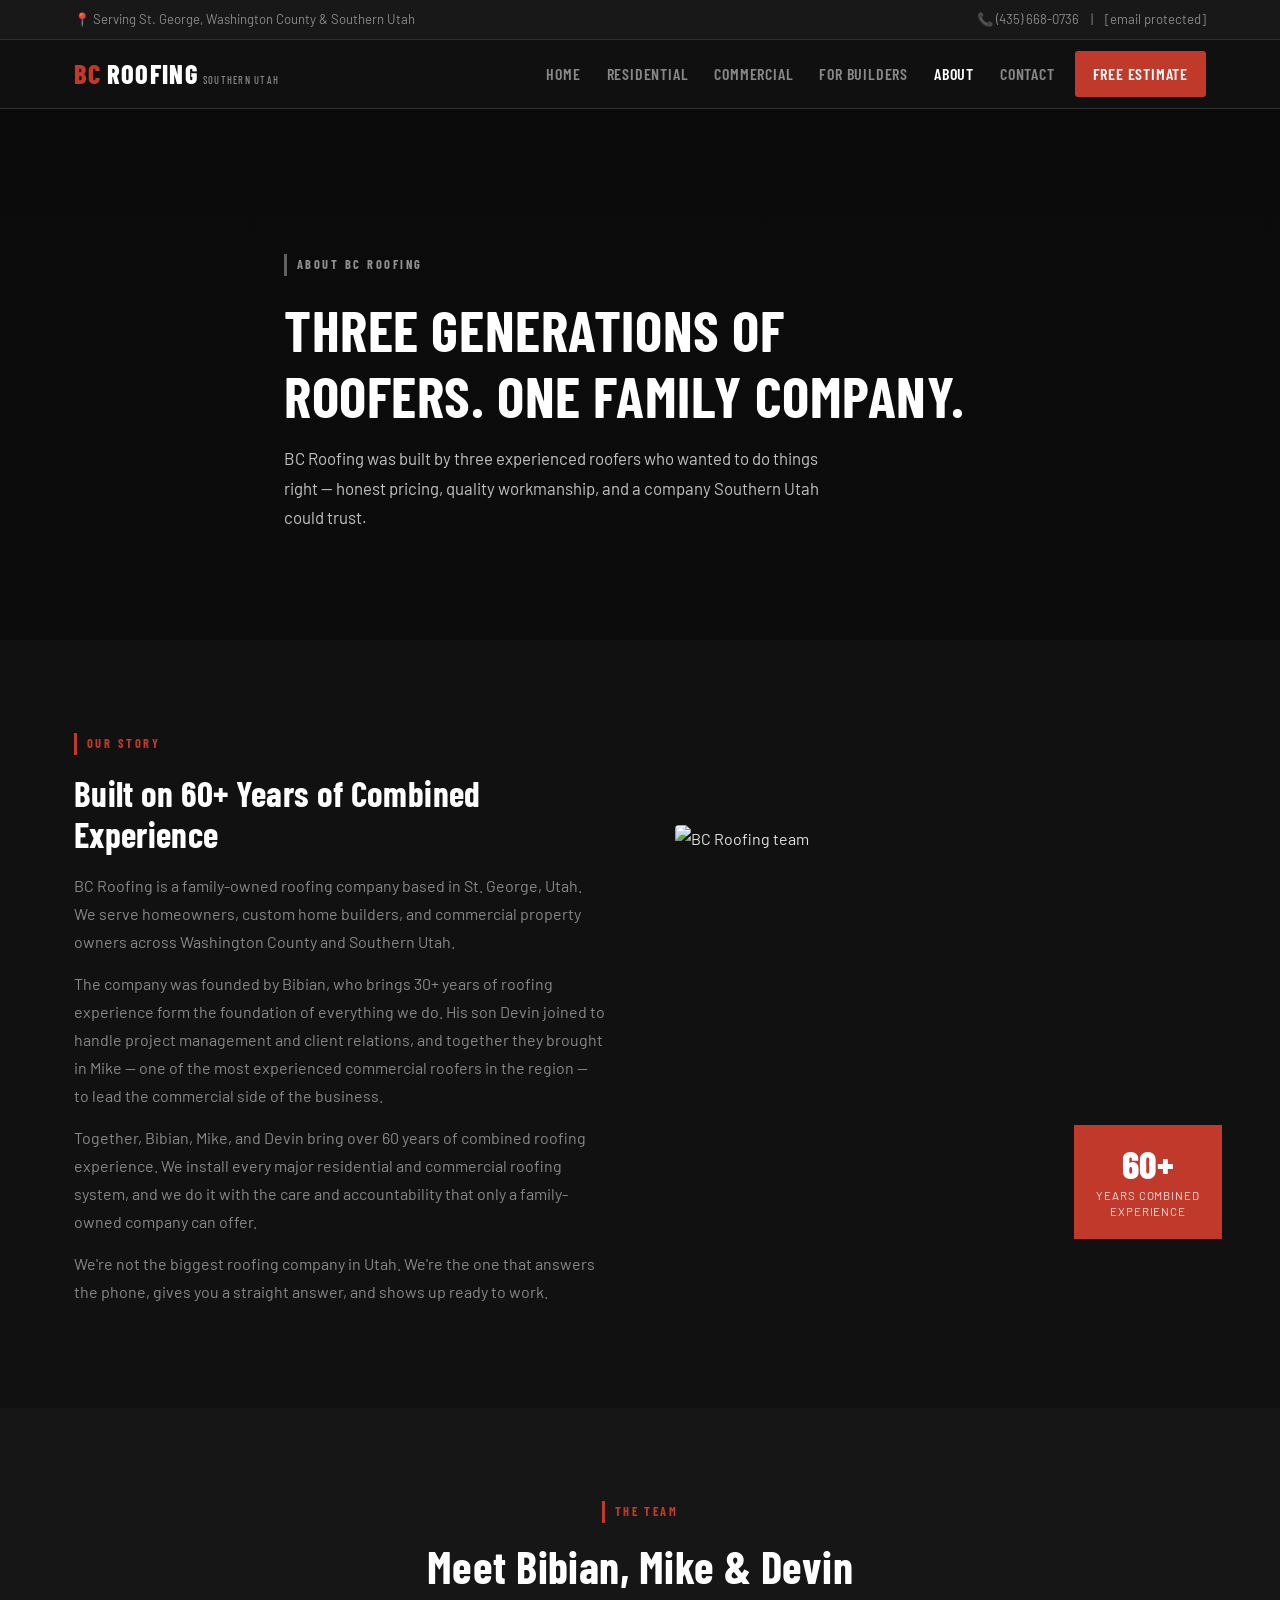
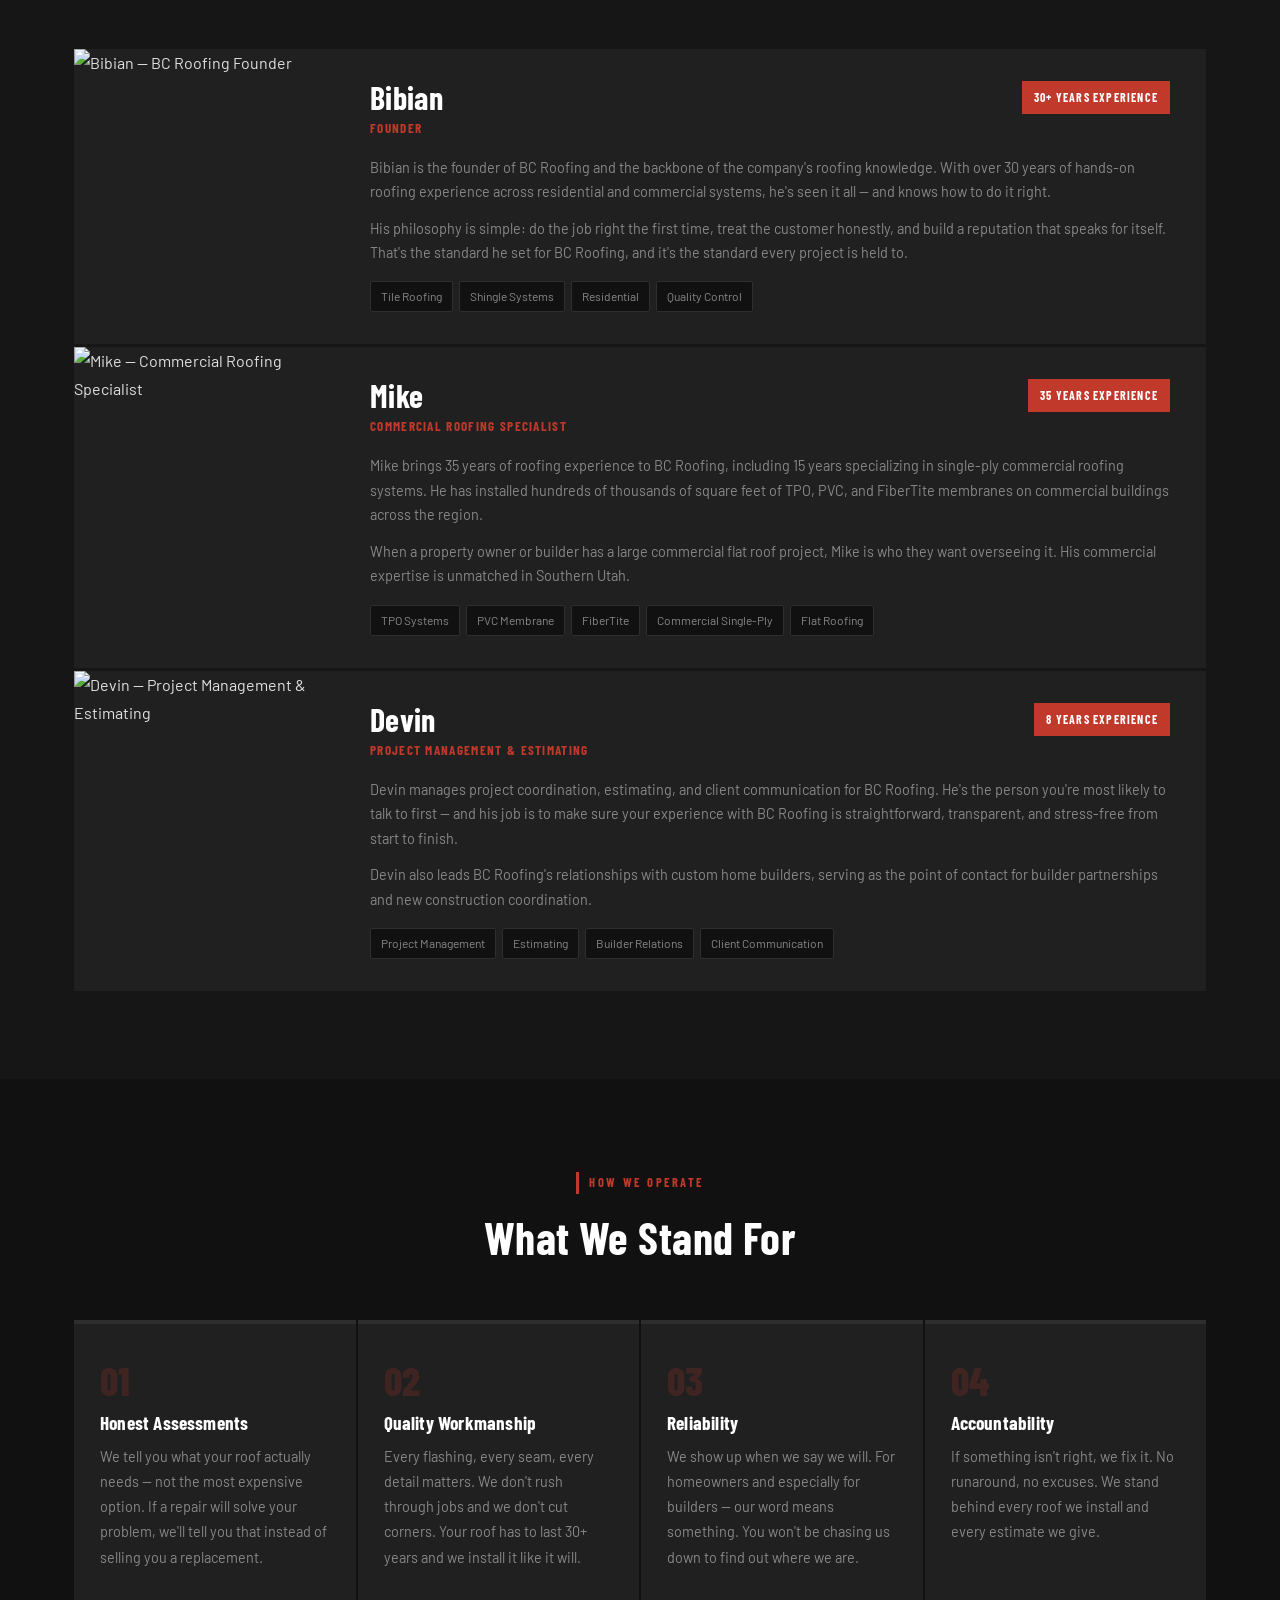
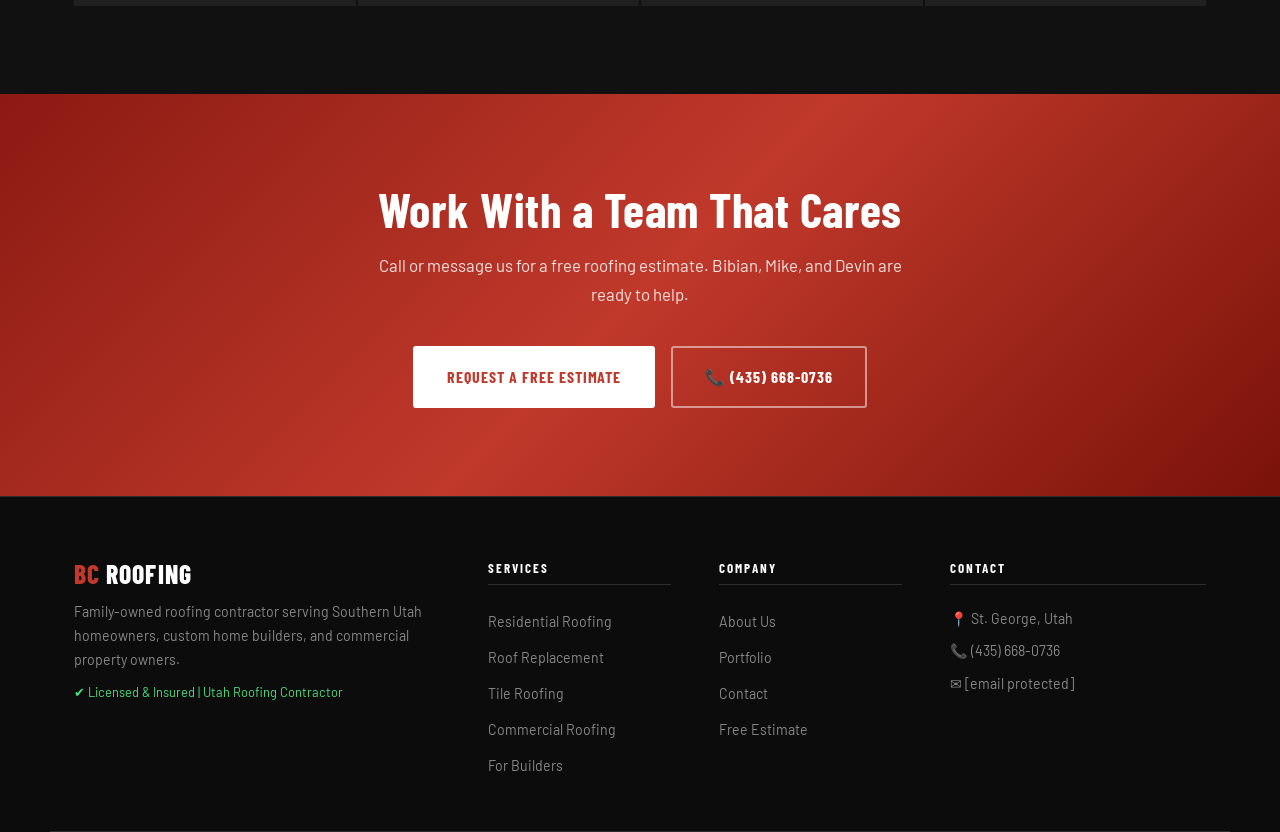
==== about.html @ 7a7248cd "Add files via upload" ====
<!DOCTYPE html>
<html lang="en">
<head>
  <meta charset="UTF-8"/>
  <meta name="viewport" content="width=device-width, initial-scale=1.0"/>
  <title>About BC Roofing | Family-Owned — Southern Utah</title>
  <meta name="description" content="Meet Bibian, Mike, and Devin — the family behind BC Roofing. 60+ years combined roofing experience in Southern Utah."/>
  <link rel="stylesheet" href="style.css"/>
  <link rel="preconnect" href="https://fonts.googleapis.com"/>
  <link href="https://fonts.googleapis.com/css2?family=Barlow+Condensed:wght@500;600;700;800&family=Barlow:wght@300;400;500;600&display=swap" rel="stylesheet"/>
</head>
<body>

<div class="topbar">
  <div class="topbar-inner">
    <span>📍 Serving St. George, Washington County & Southern Utah</span>
    <div class="topbar-right">
      <a href="tel:+14356680736">📞 (435) 668-0736</a>
      <span class="divider">|</span>
      <a href="/cdn-cgi/l/email-protection#fb92959d94bb99988994949d92959c8e8f9a93d5989496"><span class="__cf_email__" data-cfemail="d6bfb8b0b996b4b5a4b9b9b0bfb8b1a3a2b7bef8b5b9bb">[email&#160;protected]</span></a>
    </div>
  </div>
</div>

<nav class="navbar" id="navbar">
  <div class="nav-container">
    <a href="index.html" class="logo">
      <span class="logo-bc">BC</span><span class="logo-roofing">ROOFING</span>
      <span class="logo-sub">Southern Utah</span>
    </a>
    <button class="hamburger" id="hamburger" aria-label="Toggle menu">
      <span></span><span></span><span></span>
    </button>
    <ul class="nav-links" id="nav-links">
      <li><a href="index.html">Home</a></li>
      <li><a href="residential.html">Residential</a></li>
      <li><a href="commercial.html">Commercial</a></li>
      <li><a href="builders.html">For Builders</a></li>
      <li><a href="about.html" class="active">About</a></li>
      <li><a href="contact.html">Contact</a></li>
      <li><a href="contact.html" class="nav-cta">Free Estimate</a></li>
    </ul>
  </div>
</nav>

<section class="page-hero">
  <div class="page-hero-bg" style="background-image:url('https://images.unsplash.com/photo-1600585154340-be6161a56a0c?w=1600&q=80')"></div>
  <div class="page-hero-overlay"></div>
  <div class="container page-hero-content">
    <div class="section-tag light">About BC Roofing</div>
    <h1>Three Generations of Roofers. One Family Company.</h1>
    <p>BC Roofing was built by three experienced roofers who wanted to do things right — honest pricing, quality workmanship, and a company Southern Utah could trust.</p>
  </div>
</section>

<!-- STORY -->
<section class="section">
  <div class="container">
    <div class="about-story-inner">
      <div class="about-story-text">
        <div class="section-tag">Our Story</div>
        <h2>Built on 60+ Years of Combined Experience</h2>
        <p>BC Roofing is a family-owned roofing company based in St. George, Utah. We serve homeowners, custom home builders, and commercial property owners across Washington County and Southern Utah.</p>
        <p>The company was founded by Bibian, who brings 30+ years of roofing experience form the foundation of everything we do. His son Devin joined to handle project management and client relations, and together they brought in Mike — one of the most experienced commercial roofers in the region — to lead the commercial side of the business.</p>
        <p>Together, Bibian, Mike, and Devin bring over 60 years of combined roofing experience. We install every major residential and commercial roofing system, and we do it with the care and accountability that only a family-owned company can offer.</p>
        <p>We're not the biggest roofing company in Utah. We're the one that answers the phone, gives you a straight answer, and shows up ready to work.</p>
      </div>
      <div class="about-story-img">
        <img src="https://images.unsplash.com/photo-1504307651254-35680f356dfd?w=700&q=80" alt="BC Roofing team"/>
        <div class="story-badge">
          <span class="sb-num">60+</span>
          <span class="sb-label">Years Combined<br>Experience</span>
        </div>
      </div>
    </div>
  </div>
</section>

<!-- TEAM -->
<section class="section alt-bg">
  <div class="container">
    <div class="section-header">
      <div class="section-tag">The Team</div>
      <h2>Meet Bibian, Mike & Devin</h2>
    </div>
    <div class="team-cards">

      <div class="team-card-v2">
        <div class="tc2-img">
          <img src="https://images.unsplash.com/photo-1560250097-0b93528c311a?w=500&q=80" alt="Bibian — BC Roofing Founder"/>
        </div>
        <div class="tc2-text">
          <div class="tc2-name-row">
            <div>
              <h3>Bibian</h3>
              <span class="tc2-title">Founder</span>
            </div>
            <div class="tc2-exp-badge">30+ Years Experience</div>
          </div>
          <p>Bibian is the founder of BC Roofing and the backbone of the company's roofing knowledge. With over 30 years of hands-on roofing experience across residential and commercial systems, he's seen it all — and knows how to do it right.</p>
          <p>His philosophy is simple: do the job right the first time, treat the customer honestly, and build a reputation that speaks for itself. That's the standard he set for BC Roofing, and it's the standard every project is held to.</p>
          <div class="tc2-skills">
            <span>Tile Roofing</span>
            <span>Shingle Systems</span>
            <span>Residential</span>
            <span>Quality Control</span>
          </div>
        </div>
      </div>

      <div class="team-card-v2">
        <div class="tc2-img">
          <img src="https://images.unsplash.com/photo-1472099645785-5658abf4ff4e?w=500&q=80" alt="Mike — Commercial Roofing Specialist"/>
        </div>
        <div class="tc2-text">
          <div class="tc2-name-row">
            <div>
              <h3>Mike</h3>
              <span class="tc2-title">Commercial Roofing Specialist</span>
            </div>
            <div class="tc2-exp-badge">35 Years Experience</div>
          </div>
          <p>Mike brings 35 years of roofing experience to BC Roofing, including 15 years specializing in single-ply commercial roofing systems. He has installed hundreds of thousands of square feet of TPO, PVC, and FiberTite membranes on commercial buildings across the region.</p>
          <p>When a property owner or builder has a large commercial flat roof project, Mike is who they want overseeing it. His commercial expertise is unmatched in Southern Utah.</p>
          <div class="tc2-skills">
            <span>TPO Systems</span>
            <span>PVC Membrane</span>
            <span>FiberTite</span>
            <span>Commercial Single-Ply</span>
            <span>Flat Roofing</span>
          </div>
        </div>
      </div>

      <div class="team-card-v2">
        <div class="tc2-img">
          <img src="https://images.unsplash.com/photo-1507003211169-0a1dd7228f2d?w=500&q=80" alt="Devin — Project Management & Estimating"/>
        </div>
        <div class="tc2-text">
          <div class="tc2-name-row">
            <div>
              <h3>Devin</h3>
              <span class="tc2-title">Project Management & Estimating</span>
            </div>
            <div class="tc2-exp-badge">8 Years Experience</div>
          </div>
          <p>Devin manages project coordination, estimating, and client communication for BC Roofing. He's the person you're most likely to talk to first — and his job is to make sure your experience with BC Roofing is straightforward, transparent, and stress-free from start to finish.</p>
          <p>Devin also leads BC Roofing's relationships with custom home builders, serving as the point of contact for builder partnerships and new construction coordination.</p>
          <div class="tc2-skills">
            <span>Project Management</span>
            <span>Estimating</span>
            <span>Builder Relations</span>
            <span>Client Communication</span>
          </div>
        </div>
      </div>

    </div>
  </div>
</section>

<!-- VALUES -->
<section class="section">
  <div class="container">
    <div class="section-header">
      <div class="section-tag">How We Operate</div>
      <h2>What We Stand For</h2>
    </div>
    <div class="values-grid-v2">
      <div class="val-item">
        <div class="val-num">01</div>
        <h3>Honest Assessments</h3>
        <p>We tell you what your roof actually needs — not the most expensive option. If a repair will solve your problem, we'll tell you that instead of selling you a replacement.</p>
      </div>
      <div class="val-item">
        <div class="val-num">02</div>
        <h3>Quality Workmanship</h3>
        <p>Every flashing, every seam, every detail matters. We don't rush through jobs and we don't cut corners. Your roof has to last 30+ years and we install it like it will.</p>
      </div>
      <div class="val-item">
        <div class="val-num">03</div>
        <h3>Reliability</h3>
        <p>We show up when we say we will. For homeowners and especially for builders — our word means something. You won't be chasing us down to find out where we are.</p>
      </div>
      <div class="val-item">
        <div class="val-num">04</div>
        <h3>Accountability</h3>
        <p>If something isn't right, we fix it. No runaround, no excuses. We stand behind every roof we install and every estimate we give.</p>
      </div>
    </div>
  </div>
</section>

<section class="bottom-cta">
  <div class="bottom-cta-bg"></div>
  <div class="container bottom-cta-inner">
    <div class="bcta-text">
      <h2>Work With a Team That Cares</h2>
      <p>Call or message us for a free roofing estimate. Bibian, Mike, and Devin are ready to help.</p>
      <div class="bcta-actions">
        <a href="contact.html" class="cta-white">Request a Free Estimate</a>
        <a href="tel:+14356680736" class="cta-outline-white">📞 (435) 668-0736</a>
      </div>
    </div>
  </div>
</section>

<footer class="footer">
  <div class="container footer-inner">
    <div class="footer-brand">
      <div class="logo"><span class="logo-bc">BC</span><span class="logo-roofing">ROOFING</span></div>
      <p>Family-owned roofing contractor serving Southern Utah homeowners, custom home builders, and commercial property owners.</p>
      <p class="lic-tag">✔ Licensed &amp; Insured | Utah Roofing Contractor</p>
    </div>
    <div class="footer-col">
      <h4>Services</h4>
      <ul>
        <li><a href="residential.html">Residential Roofing</a></li>
        <li><a href="residential.html#replacement">Roof Replacement</a></li>
        <li><a href="residential.html#tile">Tile Roofing</a></li>
        <li><a href="commercial.html">Commercial Roofing</a></li>
        <li><a href="builders.html">For Builders</a></li>
      </ul>
    </div>
    <div class="footer-col">
      <h4>Company</h4>
      <ul>
        <li><a href="about.html">About Us</a></li>
        <li><a href="portfolio.html">Portfolio</a></li>
        <li><a href="contact.html">Contact</a></li>
        <li><a href="contact.html">Free Estimate</a></li>
      </ul>
    </div>
    <div class="footer-col footer-contact-col">
      <h4>Contact</h4>
      <p>📍 St. George, Utah</p>
      <p><a href="tel:+14356680736">📞 (435) 668-0736</a></p>
      <p><a href="/cdn-cgi/l/email-protection#ff96919990bf9d9c8d9090999691988a8b9e97d19c9092">✉ <span class="__cf_email__" data-cfemail="0e676068614e6c6d7c6161686760697b7a6f66206d6163">[email&#160;protected]</span></a></p>
      <a href="con
---- style.css ----
/* =========================================
   BC ROOFING — STYLE.CSS v2
   Lead-conversion focused contractor design
   ========================================= */

:root {
  --red: #C0392B;
  --red-dark: #a93226;
  --red-light: #e74c3c;
  --dark: #111111;
  --dark2: #181818;
  --dark3: #202020;
  --mid: #2a2a2a;
  --border: #2e2e2e;
  --text: #e0e0e0;
  --text-muted: #888;
  --white: #ffffff;
  --alt-bg: #161616;
}

* { margin: 0; padding: 0; box-sizing: border-box; }
html { scroll-behavior: smooth; }
body {
  font-family: 'Barlow', sans-serif;
  background: var(--dark);
  color: var(--text);
  font-size: 16px;
  line-height: 1.75;
}
h1, h2, h3, h4 {
  font-family: 'Barlow Condensed', sans-serif;
  font-weight: 700;
  line-height: 1.15;
  letter-spacing: 0.01em;
}
a { text-decoration: none; color: inherit; }
img { max-width: 100%; height: auto; display: block; }

.container { max-width: 1180px; margin: 0 auto; padding: 0 24px; }
.section { padding: 88px 0; }
.alt-bg { background: var(--alt-bg); }

/* =========================================
   TOPBAR
   ========================================= */
.topbar {
  background: var(--dark2);
  border-bottom: 1px solid var(--border);
  font-size: 0.82rem;
  padding: 8px 0;
}
.topbar-inner {
  max-width: 1180px;
  margin: 0 auto;
  padding: 0 24px;
  display: flex;
  justify-content: space-between;
  align-items: center;
  gap: 16px;
}
.topbar span, .topbar a { color: var(--text-muted); }
.topbar a:hover { color: var(--red); }
.topbar-right { display: flex; align-items: center; gap: 12px; }
.divider { color: var(--border); }

/* =========================================
   NAVBAR
   ========================================= */
.navbar {
  position: sticky;
  top: 0;
  z-index: 1000;
  background: rgba(17,17,17,0.97);
  backdrop-filter: blur(10px);
  border-bottom: 1px solid var(--border);
  transition: all 0.3s;
}
.navbar.scrolled { box-shadow: 0 4px 24px rgba(0,0,0,0.5); }
.nav-container {
  max-width: 1180px;
  margin: 0 auto;
  padding: 0 24px;
  display: flex;
  align-items: center;
  justify-content: space-between;
  height: 68px;
}
.logo {
  display: flex;
  align-items: baseline;
  gap: 5px;
  font-family: 'Barlow Condensed', sans-serif;
  font-weight: 800;
  font-size: 1.65rem;
  letter-spacing: 0.05em;
  line-height: 1;
}
.logo-bc { color: var(--red); }
.logo-roofing { color: var(--white); }
.logo-sub {
  font-size: 0.65rem;
  color: var(--text-muted);
  font-weight: 500;
  letter-spacing: 0.12em;
  text-transform: uppercase;
  align-self: flex-end;
  margin-bottom: 2px;
}
.nav-links {
  display: flex;
  align-items: center;
  gap: 2px;
  list-style: none;
}
.nav-links > li { position: relative; }
.nav-links a {
  font-family: 'Barlow Condensed', sans-serif;
  font-size: 1rem;
  font-weight: 600;
  letter-spacing: 0.05em;
  text-transform: uppercase;
  color: var(--text-muted);
  padding: 8px 12px;
  display: block;
  transition: color 0.2s;
}
.nav-links a:hover, .nav-links a.active { color: var(--white); }
.nav-cta {
  background: var(--red) !important;
  color: var(--white) !important;
  padding: 9px 18px !important;
  border-radius: 3px;
  margin-left: 6px;
  transition: background 0.2s !important;
}
.nav-cta:hover { background: var(--red-dark) !important; }

/* DROPDOWN */
.has-dropdown:hover .dropdown { display: block; }
.dropdown {
  display: none;
  position: absolute;
  top: 100%;
  left: 0;
  background: var(--dark2);
  border: 1px solid var(--border);
  min-width: 220px;
  z-index: 100;
  padding: 8px 0;
  box-shadow: 0 8px 32px rgba(0,0,0,0.5);
}
.dropdown li { list-style: none; }
.dropdown a {
  font-size: 0.9rem !important;
  text-transform: none !important;
  letter-spacing: 0 !important;
  padding: 9px 18px !important;
  color: var(--text-muted) !important;
  border-left: 3px solid transparent;
}
.dropdown a:hover {
  color: var(--white) !important;
  background: var(--dark3);
  border-left-color: var(--red);
}

/* HAMBURGER */
.hamburger {
  display: none;
  flex-direction: column;
  gap: 5px;
  background: none;
  border: none;
  cursor: pointer;
  padding: 6px;
}
.hamburger span {
  display: block;
  width: 22px;
  height: 2px;
  background: var(--white);
  transition: all 0.3s;
}

/* =========================================
   BUTTONS / CTAs
   ========================================= */
.cta-red {
  display: inline-block;
  background: var(--red);
  color: var(--white);
  font-family: 'Barlow Condensed', sans-serif;
  font-weight: 700;
  font-size: 1rem;
  letter-spacing: 0.06em;
  text-transform: uppercase;
  padding: 15px 32px;
  border-radius: 3px;
  transition: all 0.2s;
  border: 2px solid var(--red);
}
.cta-red:hover {
  background: var(--red-dark);
  border-color: var(--red-dark);
  transform: translateY(-2px);
  box-shadow: 0 8px 24px rgba(192,57,43,0.4);
}
.cta-outline {
  display: inline-block;
  background: transparent;
  color: var(--white);
  font-family: 'Barlow Condensed', sans-serif;
  font-weight: 700;
  font-size: 1rem;
  letter-spacing: 0.06em;
  text-transform: uppercase;
  padding: 15px 32px;
  border-radius: 3px;
  border: 2px solid rgba(255,255,255,0.35);
  transition: all 0.2s;
}
.cta-outline:hover {
  border-color: var(--white);
  background: rgba(255,255,255,0.08);
  transform: translateY(-2px);
}
.cta-white {
  display: inline-block;
  background: var(--white);
  color: var(--red);
  font-family: 'Barlow Condensed', sans-serif;
  font-weight: 700;
  font-size: 1rem;
  letter-spacing: 0.06em;
  text-transform: uppercase;
  padding: 15px 32px;
  border-radius: 3px;
  border: 2px solid var(--white);
  transition: all 0.2s;
}
.cta-white:hover {
  background: var(--dark);
  color: var(--white);
  border-color: var(--dark);
  transform: translateY(-2px);
}
.cta-outline-white {
  display: inline-block;
  background: transparent;
  color: var(--white);
  font-family: 'Barlow Condensed', sans-serif;
  font-weight: 700;
  font-size: 1rem;
  letter-spacing: 0.06em;
  text-transform: uppercase;
  padding: 15px 32px;
  border-radius: 3px;
  border: 2px solid rgba(255,255,255,0.5);
  transition: all 0.2s;
}
.cta-outline-white:hover {
  border-color: var(--white);
  background: rgba(255,255,255,0.1);
}
.btn-outline-red {
  display: inline-block;
  background: transparent;
  color: var(--red);
  font-family: 'Barlow Condensed', sans-serif;
  font-weight: 700;
  font-size: 1rem;
  letter-spacing: 0.06em;
  text-transform: uppercase;
  padding: 14px 30px;
  border-radius: 3px;
  border: 2px solid var(--red);
  transition: all 0.2s;
}
.btn-outline-red:hover {
  background: var(--red);
  color: var(--white);
  transform: translateY(-2px);
}
.btn-outline-dark {
  display: inline-block;
  background: transparent;
  color: var(--white);
  font-family: 'Barlow Condensed', sans-serif;
  font-weight: 700;
  font-size: 1rem;
  letter-spacing: 0.06em;
  text-transform: uppercase;
  padding: 14px 30px;
  border-radius: 3px;
  border: 2px solid var(--border);
  transition: all 0.2s;
}
.btn-outline-dark:hover {
  border-color: var(--white);
  transform: translateY(-2px);
}
.link-arrow {
  color: var(--red);
  font-family: 'Barlow Condensed', sans-serif;
  font-weight: 700;
  font-size: 1rem;
  letter-spacing: 0.06em;
  text-transform: uppercase;
  transition: letter-spacing 0.2s;
}
.link-arrow:hover { letter-spacing: 0.1em; }
.link-arrow.light { color: rgba(255,255,255,0.6); }
.link-arrow.light:hover { color: var(--white); }

/* =========================================
   SECTION LABELS
   ========================================= */
.section-tag {
  display: inline-block;
  font-family: 'Barlow Condensed', sans-serif;
  font-size: 0.78rem;
  font-weight: 700;
  letter-spacing: 0.2em;
  text-transform: uppercase;
  color: var(--red);
  border-left: 3px solid var(--red);
  padding-left: 10px;
  margin-bottom: 10px;
}
.section-tag.light { color: rgba(255,255,255,0.55); border-color: rgba(255,255,255,0.35); }
.section-header { text-align: center; margin-bottom: 56px; }
.section-header h2 {
  font-size: clamp(2rem, 4vw, 2.8rem);
  color: var(--white);
  margin: 8px 0 14px;
}
.section-header p { color: var(--text-muted); max-width: 560px; margin: 0 auto; }
.light-header .section-header h2 { color: var(--white); }

/* =========================================
   HERO
   ========================================= */
.hero {
  position: relative;
  min-height: 100vh;
  display: flex;
  align-items: center;
  overflow: hidden;
}
.hero-bg-img {
  position: absolute;
  inset: 0;
  background-image: url('https://images.unsplash.com/photo-1504307651254-35680f356dfd?w=1800&q=80');
  background-size: cover;
  background-position: center top;
  transform: scale(1.03);
}
.hero-overlay {
  position: absolute;
  inset: 0;
  background: linear-gradient(100deg, rgba(10,10,10,0.95) 45%, rgba(10,10,10,0.65) 100%);
}
.hero-content {
  position: relative;
  z-index: 2;
  max-width: 1180px;
  margin: 0 auto;
  padding: 100px 24px 80px;
  display: grid;
  grid-template-columns: 1fr 420px;
  gap: 60px;
  align-items: center;
  width: 100%;
}
.hero-eyebrow {
  display: inline-block;
  background: var(--red);
  color: var(--white);
  font-family: 'Barlow Condensed', sans-serif;
  font-size: 0.8rem;
  font-weight: 700;
  letter-spacing: 0.15em;
  text-transform: uppercase;
  padding: 6px 14px;
  margin-bottom: 20px;
}
.hero-h1 {
  font-size: clamp(3.5rem, 7vw, 6.5rem);
  font-weight: 800;
  color: var(--white);
  line-height: 0.95;
  text-transform: uppercase;
  margin-bottom: 22px;
  letter-spacing: -0.01em;
}
.hero-sub {
  font-size: 1.1rem;
  color: rgba(255,255,255,0.75);
  max-width: 520px;
  margin-bottom: 36px;
  font-weight: 300;
  line-height: 1.8;
}
.hero-ctas { display: flex; gap: 14px; flex-wrap: wrap; margin-bottom: 36px; }
.hero-trust-row { display: flex; flex-wrap: wrap; gap: 10px; }
.trust-pill {
  background: rgba(255,255,255,0.07);
  border: 1px solid rgba(255,255,255,0.12);
  color: rgba(255,255,255,0.65);
  font-size: 0.78rem;
  padding: 5px 12px;
  border-radius: 2px;
  font-family: 'Barlow Condensed', sans-serif;
  letter-spacing: 0.08em;
  text-transform: uppercase;
}

/* HERO FORM BOX */
.hero-form-box {
  background: rgba(20,20,20,0.95);
  border: 1px solid var(--border);
  border-top: 4px solid var(--red);
  padding: 0;
  border-radius: 4px;
  overflow: hidden;
}
.form-box-header {
  background: var(--red);
  padding: 16px 24px;
  display: flex;
  flex-direction: column;
}
.form-box-header strong {
  font-family: 'Barlow Condensed', sans-serif;
  font-size: 1.3rem;
  color: var(--white);
  font-weight: 700;
  letter-spacing: 0.05em;
}
.form-box-header span { color: rgba(255,255,255,0.8); font-size: 0.85rem; margin-top: 2px; }
.quick-form { padding: 20px 24px 24px; display: flex; flex-direction: column; gap: 10px; }
.quick-form input,
.quick-form select {
  background: var(--dark3);
  border: 1px solid var(--border);
  color: var(--text);
  font-family: 'Barlow', sans-serif;
  font-size: 0.95rem;
  padding: 11px 14px;
  border-radius: 3px;
  outline: none;
  transition: border-color 0.2s;
  -webkit-appearance: none;
  width: 100%;
}
.quick-form input:focus,
.quick-form select:focus { border-color: var(--red); }
.quick-form select option { background: var(--dark3); }
.form-submit-btn {
  background: var(--red);
  color: var(--white);
  font-family: 'Barlow Condensed', sans-serif;
  font-weight: 700;
  font-size: 1.05rem;
  letter-spacing: 0.08em;
  text-transform: uppercase;
  padding: 13px;
  border: none;
  border-radius: 3px;
  cursor: pointer;
  transition: background 0.2s;
  width: 100%;
}
.form-submit-btn:hover { background: var(--red-dark); }
.hf-success {
  background: rgba(39,174,96,0.15);
  border: 1px solid #27ae60;
  color: #2ecc71;
  text-align: center;
  padding: 12px;
  border-radius: 3px;
  font-size: 0.9rem;
}
.form-fine { color: var(--text-muted); font-size: 0.75rem; text-align: center; line-height: 1.5; }

/* =========================================
   STATS BAR
   ========================================= */
.stats-bar {
  background: var(--red);
  padding: 24px 0;
}
.stats-container {
  max-width: 1180px;
  margin: 0 auto;
  padding: 0 24px;
  display: flex;
  align-items: center;
  justify-content: center;
  gap: 0;
}
.stat-item {
  display: flex;
  flex-direction: column;
  align-items: center;
  padding: 0 48px;
}
.sn {
  font-family: 'Barlow Condensed', sans-serif;
  font-size: 2.4rem;
  font-weight: 800;
  color: var(--white);
  line-height: 1;
}
.sn-suffix {
  font-family: 'Barlow Condensed', sans-serif;
  font-size: 1.8rem;
  font-weight: 800;
  color: rgba(255,255,255,0.8);
}
.sl {
  font-size: 0.78rem;
  color: rgba(255,255,255,0.8);
  text-transform: uppercase;
  letter-spacing: 0.1em;
  margin-top: 4px;
  font-family: 'Barlow Condensed', sans-serif;
}
.stat-sep {
  width: 1px;
  height: 40px;
  background: rgba(255,255,255,0.25);
}

/* =========================================
   WHO WE ARE STRIP
   ========================================= */
.who-strip { background: var(--alt-bg); padding: 72px 0; }
.who-inner {
  display: grid;
  grid-template-columns: 1fr 1fr;
  gap: 70px;
  align-items: center;
}
.who-text h2 {
  font-size: 2.4rem;
  color: var(--white);
  margin: 8px 0 18px;
}
.who-text p { color: var(--text-muted); margin-bottom: 14px; }
.who-text .link-arrow { margin-top: 8px; display: inline-block; }
.who-cards { display: flex; flex-direction: column; gap: 12px; }
.who-card {
  background: var(--dark3);
  border: 1px solid var(--border);
  border-left: 4px solid var(--border);
  padding: 18px 20px;
  display: flex;
  align-items: center;
  gap: 16px;
  transition: border-left-color 0.3s;
}
.who-card:hover { border-left-color: var(--red); }
.featured-who { border-left-color: var(--red); }
.who-card-icon { font-size: 1.6rem; flex-shrink: 0; }
.who-card strong {
  display: block;
  font-family: 'Barlow Condensed', sans-serif;
  font-size: 1.2rem;
  color: var(--white);
  letter-spacing: 0.05em;
}
.who-card span { font-size: 0.85rem; color: var(--text-muted); line-height: 1.4; }

/* =========================================
   RESIDENTIAL SERVICES
   ========================================= */
.res-services-section { background: var(--dark); }
.services-grid-home {
  display: grid;
  grid-template-columns: repeat(3, 1fr);
  gap: 2px;
  margin-bottom: 40px;
}
.svc-card {
  background: var(--dark3);
  padding: 36px 28px;
  border-top: 4px solid var(--border);
  display: block;
  transition: all 0.25s;
}
.svc-card:hover {
  background: var(--mid);
  border-top-color: var(--red);
  transform: translateY(-3px);
}
.primary-svc { border-top-color: var(--red); background: var(--mid); }
.svc-number {
  font-family: 'Barlow Condensed', sans-serif;
  font-size: 2rem;
  font-weight: 800;
  color: rgba(192,57,43,0.25);
  line-height: 1;
  margin-bottom: 10px;
}
.svc-card h3 {
  font-size: 1.35rem;
  color: var(--white);
  margin-bottom: 10px;
}
.svc-card p { color: var(--text-muted); font-size: 0.9rem; margin-bottom: 18px; line-height: 1.7; }
.svc-link {
  color: var(--red);
  font-family: 'Barlow Condensed', sans-serif;
  font-size: 0.85rem;
  font-weight: 700;
  letter-spacing: 0.1em;
  text-transform: uppercase;
  transition: letter-spacing 0.2s;
}
.svc-card:hover .svc-link { letter-spacing: 0.15em; }
.section-cta-row {
  display: flex;
  gap: 16px;
  justify-content: center;
  flex-wrap: wrap;
}

/* =========================================
   GALLERY STRIP
   ========================================= */
.gallery-strip {
  background: var(--dark2);
  padding: 72px 0;
}
.gallery-label {
  max-width: 1180px;
  margin: 0 auto 32px;
  padding: 0 24px;
  display: flex;
  align-items: flex-end;
  justify-content: space-between;
  gap: 20px;
}
.gallery-label h2 {
  font-size: 2rem;
  color: var(--white);
  margin-top: 8px;
}
.gallery-scroll {
  display: flex;
  gap: 3px;
  overflow-x: auto;
  padding: 0 24px;
  scrollbar-width: none;
  max-width: 1180px;
  margin: 0 auto;
}
.gallery-scroll::-webkit-scrollbar { display: none; }
.g-item {
  position: relative;
  flex: 0 0 300px;
  height: 220px;
  overflow: hidden;
  border-radius: 2px;
}
.g-item img {
  width: 100%;
  height: 100%;
  object-fit: cover;
  transition: transform 0.5s;
}
.g-item:hover img { transform: scale(1.07); }
.g-caption {
  position: absolute;
  bottom: 0; left: 0; right: 0;
  background: linear-gradient(transparent, rgba(0,0,0,0.85));
  color: rgba(255,255,255,0.85);
  font-size: 0.78rem;
  font-family: 'Barlow Condensed', sans-serif;
  letter-spacing: 0.08em;
  text-transform: uppercase;
  padding: 20px 12px 10px;
}

/* =========================================
   BUILDER SECTION
   ========================================= */
.builder-section { background: var(--dark); }
.builder-inner {
  display: grid;
  grid-template-columns: 1fr 1.3fr;
  gap: 70px;
  align-items: center;
}
.builder-img-col { position: relative; }
.builder-img-col img {
  width: 100%;
  aspect-ratio: 4/3;
  object-fit: cover;
  border-radius: 4px;
}
.builder-badge {
  position: absolute;
  bottom: -16px;
  right: -16px;
  background: var(--red);
  padding: 16px 20px;
  text-align: center;
  color: var(--white);
}
.builder-badge span {
  display: block;
  font-size: 0.7rem;
  text-transform: uppercase;
  letter-spacing: 0.15em;
  opacity: 0.85;
  margin-bottom: 2px;
}
.builder-badge strong {
  display: block;
  font-family: 'Barlow Condensed', sans-serif;
  font-size: 1rem;
  font-weight: 700;
  letter-spacing: 0.08em;
}
.builder-text-col h2 {
  font-size: 2.2rem;
  color: var(--white);
  margin: 8px 0 16px;
}
.builder-text-col > p { color: var(--text-muted); margin-bottom: 28px; }
.builder-features { display: flex; flex-direction: column; gap: 16px; margin-bottom: 32px; }
.bf-item {
  display: flex;
  gap: 14px;
  align-items: flex-start;
  background: var(--dark3);
  padding: 16px;
  border-radius: 3px;
  border-left: 3px solid var(--border);
  transition: border-left-color 0.25s;
}
.bf-item:hover { border-left-color: var(--red); }
.bf-icon { font-size: 1.4rem; flex-shrink: 0; margin-top: 1px; }
.bf-item strong { display: block; color: var(--white); font-size: 1rem; margin-bottom: 3px; }
.bf-item p { color: var(--text-muted); font-size: 0.88rem; margin: 0; }
.builder-ctas { display: flex; gap: 14px; flex-wrap: wrap; }

/* =========================================
   COMMERCIAL SECTION
   ========================================= */
.commercial-section { background: var(--alt-bg); }
.commercial-inner {
  display: grid;
  grid-template-columns: 1.2fr 1fr;
  gap: 70px;
  align-items: center;
}
.commercial-text h2 {
  font-size: 2.2rem;
  color: var(--white);
  margin: 8px 0 16px;
}
.commercial-text > p { color: var(--text-muted); margin-bottom: 28px; }
.comm-systems {
  display: grid;
  grid-template-columns: 1fr 1fr;
  gap: 10px;
  margin-bottom: 32px;
}
.cs-item {
  display: flex;
  align-items: center;
  gap: 10px;
  font-size: 0.9rem;
  color: var(--text);
}
.cs-dot {
  width: 8px;
  height: 8px;
  background: var(--red);
  border-radius: 50%;
  flex-shrink: 0;
}
.comm-ctas { display: flex; gap: 14px; flex-wrap: wrap; }
.commercial-img-col { position: relative; }
.commercial-img-col img {
  width: 100%;
  aspect-ratio: 4/3;
  object-fit: cover;
  border-radius: 4px;
}
.comm-highlight {
  position: absolute;
  top: -16px;
  left: -16px;
  background: var(--dark);
  border: 2px solid var(--red);
  padding: 18px 20px;
  text-align: center;
}
.ch-num {
  display: block;
  font-family: 'Barlow Condensed', sans-serif;
  font-size: 2.4rem;
  font-weight: 800;
  color: var(--red);
  line-height: 1;
}
.ch-label {
  display: block;
  font-size: 0.72rem;
  color: var(--text-muted);
  text-transform: uppercase;
  letter-spacing: 0.08em;
  margin-top: 4px;
  line-height: 1.4;
}

/* =========================================
   TRUST SECTION
   ========================================= */
.trust-section { background: var(--dark); }
.trust-grid {
  display: grid;
  grid-template-columns: repeat(3, 1fr);
  gap: 2px;
}
.trust-card {
  background: var(--dark3);
  padding: 36px 26px;
  border-top: 4px solid var(--border);
  transition: all 0.25s;
}
.trust-card:hover { border-top-color: var(--red); background: var(--mid); }
.tc-icon { font-size: 2rem; margin-bottom: 14px; }
.trust-card h3 { font-size: 1.2rem; color: var(--white); margin-bottom: 10px; }
.trust-card p { color: var(--text-muted); font-size: 0.9rem; }

/* =========================================
   TESTIMONIALS
   ========================================= */
.testimonial-section { background: var(--alt-bg); padding: 88px 0; }
.testimonial-grid {
  display: grid;
  grid-template-columns: repeat(3, 1fr);
  gap: 20px;
}
.tcard {
  background: var(--dark3);
  padding: 32px 28px;
  border-radius: 4px;
  border-top: 4px solid var(--red);
}
.tcard-stars {
  color: #f39c12;
  font-size: 1rem;
  margin-bottom: 16px;
  letter-spacing: 2px;
}
.tcard p {
  color: var(--text);
  font-style: italic;
  font-size: 0.95rem;
  line-height: 1.8;
  margin-bottom: 24px;
}
.tcard-author { display: flex; align-items: center; gap: 14px; }
.tcard-initials {
  width: 44px;
  height: 44px;
  background: var(--red);
  border-radius: 50%;
  display: flex;
  align-items: center;
  justify-content: center;
  font-family: 'Barlow Condensed', sans-serif;
  font-weight: 800;
  font-size: 1rem;
  color: var(--white);
  flex-shrink: 0;
}
.tcard-author strong { display: block; color: var(--white); font-size: 0.95rem; }
.tcard-author span { display: block; color: var(--text-muted); font-size: 0.8rem; }

/* =========================================
   BOTTOM CTA
   ========================================= */
.bottom-cta { position: relative; padding: 88px 0; overflow: hidden; }
.bottom-cta-bg {
  position: absolute;
  inset: 0;
  background: linear-gradient(135deg, #8b1a12 0%, var(--red) 50%, #7a1209 100%);
}
.bottom-cta-inner {
  position: relative;
  z-index: 2;
  text-align: center;
}
.bcta-text h2 {
  font-size: clamp(2rem, 4vw, 3rem);
  color: var(--white);
  margin-bottom: 14px;
}
.bcta-text p {
  color: rgba(255,255,255,0.85);
  max-width: 540px;
  margin: 0 auto 36px;
  font-size: 1.05rem;
}
.bcta-actions { display: flex; gap: 16px; justify-content: center; flex-wrap: wrap; }

/* =========================================
   FOOTER
   ========================================= */
.footer {
  background: #0c0c0c;
  padding: 64px 0 0;
  border-top: 1px solid var(--border);
}
.footer-inner {
  display: grid;
  grid-template-columns: 2fr 1fr 1fr 1.4fr;
  gap: 48px;
  padding-bottom: 48px;
  border-bottom: 1px solid var(--border);
}
.footer-brand .logo { font-size: 1.6rem; margin-bottom: 14px; }
.footer-brand p { color: var(--text-muted); font-size: 0.88rem; line-height: 1.7; }
.lic-tag { color: #4ade80 !important; font-size: 0.8rem !important; margin-top: 10px; }
.footer-col h4 {
  font-family: 'Barlow Condensed', sans-serif;
  font-size: 0.82rem;
  letter-spacing: 0.15em;
  text-transform: uppercase;
  color: var(--white);
  margin-bottom: 18px;
  padding-bottom: 8px;
  border-bottom: 1px solid var(--border);
}
.footer-col ul { list-style: none; }
.footer-col li { padding: 4px 0; }
.footer-col a { color: var(--text-muted); font-size: 0.88rem; transition: color 0.2s; }
.footer-col a:hover { color: var(--white); }
.footer-contact-col p { color: var(--text-muted); font-size: 0.88rem; padding: 4px 0; }
.footer-contact-col a { color: var(--text-muted); transition: color 0.2s; }
.footer-contact-col a:hover { color: var(--red); }
.footer-cta-btn {
  display: inline-block;
  background: var(--red);
  color: var(--white);
  font-family: 'Barlow Condensed', sans-serif;
  font-weight: 700;
  font-size: 0.88rem;
  letter-spacing: 0.1em;
  text-transform: uppercase;
  padding: 10px 20px;
  border-radius: 3px;
  margin-top: 14px;
  transition: background 0.2s;
}
.footer-cta-btn:hover { background: var(--red-dark); }
.footer-bottom {
  padding: 18px 0;
  text-align: center;
}
.footer-bottom p { color: var(--text-muted); font-size: 0.8rem; }

/* =========================================
   PAGE HERO
   ========================================= */
.page-hero {
  position: relative;
  padding: 140px 0 80px;
  overflow: hidden;
}
.page-hero-bg {
  position: absolute;
  inset: 0;
  background-size: cover;
  background-position: center;
}
.page-hero-overlay {
  position: absolute;
  inset: 0;
  background: linear-gradient(rgba(10,10,10,0.86), rgba(10,10,10,0.72));
}
.page-hero-content {
  position: relative;
  z-index: 2;
  max-width: 760px;
}
.page-hero-content h1 {
  font-size: clamp(2.2rem, 5vw, 3.6rem);
  color: var(--white);
  margin: 10px 0 16px;
  text-transform: uppercase;
}
.page-hero-content p {
  color: rgba(255,255,255,0.75);
  font-size: 1.05rem;
  max-width: 560px;
  margin-bottom: 28px;
}
.page-hero-ctas { display: flex; gap: 14px; flex-wrap: wrap; }
.contact-page-hero .page-hero-content { max-width: 680px; }

/* =========================================
   JUMP NAV
   ========================================= */
.jump-nav {
  background: var(--dark2);
  border-bottom: 1px solid var(--border);
  position: sticky;
  top: 68px;
  z-index: 100;
}
.jump-nav .container {
  display: flex;
  gap: 0;
  overflow-x: auto;
  scrollbar-width: none;
}
.jump-nav .container::-webkit-scrollbar { display: none; }
.jump-nav a {
  font-family: 'Barlow Condensed', sans-serif;
  font-size: 0.82rem;
  font-weight: 700;
  letter-spacing: 0.1em;
  text-transform: uppercase;
  color: var(--text-muted);
  padding: 12px 18px;
  border-bottom: 3px solid transparent;
  white-space: nowrap;
  transition: all 0.2s;
  flex-shrink: 0;
}
.jump-nav a:hover { color: var(--white); border-bottom-color: var(--red); }

/* =========================================
   SERVICE SECTIONS (RESIDENTIAL / COMMERCIAL)
   ========================================= */
.service-section { background: var(--dark); }
.service-section.alt-bg { background: var(--alt-bg); }
.ss-inner {
  display: grid;
  grid-template-columns: 1fr 1fr;
  gap: 64px;
  align-items: center;
}
.ss-inner.reverse { direction: rtl; }
.ss-inner.reverse > * { direction: ltr; }
.ss-img {
  overflow: hidden;
  border-radius: 4px;
  aspect-ratio: 4/3;
}
.ss-img img {
  width: 100%;
  height: 100%;
  object-fit: cover;
  transition: transform 0.5s;
}
.ss-img:hover img { transform: scale(1.04); }
.ss-text h2 { font-size: 2.2rem; color: var(--white); margin: 8px 0 14px; }
.ss-lead {
  font-size: 1.05rem;
  color: var(--text);
  margin-bottom: 14px;
  font-weight: 400;
  line-height: 1.7;
}
.ss-text > p { color: var(--text-muted); margin-bottom: 16px; }
.ss-includes { margin-bottom: 28px; }
.ss-includes h4 {
  font-family: 'Barlow Condensed', sans-serif;
  font-size: 0.82rem;
  font-weight: 700;
  letter-spacing: 0.15em;
  text-transform: uppercase;
  color: var(--text-muted);
  margin-bottom: 12px;
}
.ss-includes ul { list-style: none; }
.ss-includes li {
  padding: 7px 0;
  border-bottom: 1px solid var(--border);
  font-size: 0.92rem;
  color: var(--text);
  display: flex;
  align-items: center;
  gap: 8px;
}
.ss-includes li::before {
  content: '';
  width: 6px;
  height: 6px;
  background: var(--red);
  border-radius: 50%;
  flex-shrink: 0;
}

/* =========================================
   EXPERT CALLOUT (COMMERCIAL PAGE)
   ========================================= */
.expert-callout {
  background: var(--mid);
  border-left: 5px solid var(--red);
  padding: 28px 0;
}
.expert-callout-inner {
  display: flex;
  align-items: center;
  gap: 24px;
  flex-wrap: wrap;
}
.ec-icon { font-size: 2.5rem; flex-shrink: 0; }
.ec-text { flex: 1; }
.ec-text strong {
  display: block;
  font-family: 'Barlow Condensed', sans-serif;
  font-size: 1.2rem;
  color: var(--white);
  letter-spacing: 0.04em;
  margin-bottom: 4px;
}
.ec-text p { color: var(--text-muted); font-size: 0.9rem; margin: 0; }

/* =========================================
   BUILDERS PAGE
   ========================================= */
.builder-vp-grid {
  display: grid;
  grid-template-columns: repeat(3, 1fr);
  gap: 2px;
}
.vp-card {
  background: var(--dark3);
  padding: 36px 28px;
  border-top: 4px solid var(--border);
  transition: all 0.25s;
}
.vp-card:hover { border-top-color: var(--red); background: var(--mid); }
.highlight-vp { border-top-color: var(--red); background: var(--mid); }
.vp-icon { font-size: 2rem; margin-bottom: 14px; }
.vp-card h3 { font-size: 1.2rem; color: var(--white); margin-bottom: 10px; }
.vp-card p { color: var(--text-muted); font-size: 0.9rem; }

.systems-builder-grid {
  display: grid;
  grid-template-columns: repeat(4, 1fr);
  gap: 3px;
}
.sbg-item {
  position: relative;
  aspect-ratio: 3/4;
  overflow: hidden;
}
.sbg-item img { width: 100%; height: 100%; object-fit: cover; transition: transform 0.5s; }
.sbg-item:hover img { transform: scale(1.07); }
.sbg-overlay {
  position: absolute;
  bottom: 0; left: 0; right: 0;
  background: linear-gradient(transparent, rgba(0,0,0,0.9));
  padding: 40px 16px 16px;
}
.sbg-overlay h4 { color: var(--white); font-size: 1.1rem; }
.sbg-overlay p { color: rgba(255,255,255,0.65); font-size: 0.8rem; margin-top: 4px; }

.builder-process-inner {
  display: grid;
  grid-template-columns: 1fr 1fr;
  gap: 64px;
  align-items: start;
}
.bp-text h2 { font-size: 2.2rem; color: var(--white); margin: 8px 0 28px; }
.bp-steps { display: flex; flex-direction: column; gap: 0; }
.bp-step {
  display: flex;
  gap: 20px;
  padding: 20px 0;
  border-bottom: 1px solid var(--border);
}
.bps-num {
  font-family: 'Barlow Condensed', sans-serif;
  font-size: 2rem;
  font-weight: 800;
  color: var(--red);
  line-height: 1;
  flex-shrink: 0;
  width: 40px;
}
.bp-step h4 { color: var(--white); font-size: 1.1rem; margin-bottom: 6px; }
.bp-step p { color: var(--text-muted); font-size: 0.9rem; }
.bp-img { position: relative; }
.bp-img img { width: 100%; border-radius: 4px; aspect-ratio: 3/4; object-fit: cover; }
.bp-quote {
  position: absolute;
  bottom: -20px;
  left: -20px;
  right: 40px;
  background: var(--dark);
  border-left: 4px solid var(--red);
  padding: 20px;
  box-shadow: 0 8px 32px rgba(0,0,0,0.5);
}
.bp-quote p {
  color: var(--text);
  font-style: italic;
  font-size: 0.9rem;
  line-height: 1.7;
  margin-bottom: 8px;
}
.bp-quote cite { color: var(--text-muted); font-size: 0.78rem; font-style: normal; }

/* =========================================
   ABOUT PAGE
   ========================================= */
.about-story-inner {
  display: grid;
  grid-template-columns: 1fr 1fr;
  gap: 70px;
  align-items: center;
}
.about-story-text h2 { font-size: 2.2rem; color: var(--white); margin: 8px 0 18px; }
.about-story-text p { color: var(--text-muted); margin-bottom: 14px; }
.about-story-img { position: relative; }
.about-story-img img { width: 100%; border-radius: 4px; aspect-ratio: 4/3; object-fit: cover; }
.story-badge {
  position: absolute;
  bottom: -16px;
  right: -16px;
  background: var(--red);
  padding: 20px 22px;
  text-align: center;
}
.sb-num {
  display: block;
  font-family: 'Barlow Condensed', sans-serif;
  font-size: 2.4rem;
  font-weight: 800;
  color: var(--white);
  line-height: 1;
}
.sb-label {
  display: block;
  font-size: 0.72rem;
  color: rgba(255,255,255,0.85);
  text-transform: uppercase;
  letter-spacing: 0.08em;
  margin-top: 4px;
  line-height: 1.4;
}

.team-cards { display: flex; flex-direction: column; gap: 3px; }
.team-card-v2 {
  display: grid;
  grid-template-columns: 260px 1fr;
  gap: 0;
  background: var(--dark3);
  overflow: hidden;
  transition: transform 0.3s;
}
.team-card-v2:hover { transform: translateY(-3px); }
.tc2-img { overflow: hidden; }
.tc2-img img { width: 100%; height: 100%; object-fit: cover; object-position: top; transition: transform 0.5s; }
.team-card-v2:hover .tc2-img img { transform: scale(1.04); }
.tc2-text { padding: 32px 36px; }
.tc2-name-row {
  display: flex;
  align-items: flex-start;
  justify-content: space-between;
  gap: 16px;
  margin-bottom: 16px;
  flex-wrap: wrap;
}
.tc2-text h3 { font-size: 2rem; color: var(--white); line-height: 1; }
.tc2-title { display: block; color: var(--red); font-size: 0.82rem; font-family: 'Barlow Condensed', sans-serif; font-weight: 700; letter-spacing: 0.1em; text-transform: uppercase; margin-top: 4px; }
.tc2-exp-badge {
  background: var(--red);
  color: var(--white);
  font-family: 'Barlow Condensed', sans-serif;
  font-size: 0.75rem;
  font-weight: 700;
  letter-spacing: 0.1em;
  text-transform: uppercase;
  padding: 6px 12px;
  white-space: nowrap;
  align-self: flex-start;
}
.tc2-text p { color: var(--text-muted); font-size: 0.9rem; margin-bottom: 12px; line-height: 1.7; }
.tc2-skills { display: flex; flex-wrap: wrap; gap: 6px; margin-top: 16px; }
.tc2-skills span {
  background: var(--dark);
  border: 1px solid var(--border);
  color: var(--text-muted);
  font-size: 0.75rem;
  padding: 4px 10px;
  border-radius: 2px;
}

.values-grid-v2 {
  display: grid;
  grid-template-columns: repeat(4, 1fr);
  gap: 2px;
}
.val-item {
  background: var(--dark3);
  padding: 36px 26px;
  border-top: 4px solid var(--border);
  transition: border-color 0.25s;
}
.val-item:hover { border-top-color: var(--red); }
.val-num {
  font-family: 'Barlow Condensed', sans-serif;
  font-size: 2.5rem;
  font-weight: 800;
  color: rgba(192,57,43,0.2);
  line-height: 1;
  margin-bottom: 12px;
}
.val-item h3 { font-size: 1.2rem; color: var(--white); margin-bottom: 10px; }
.val-item p { color: var(--text-muted); font-size: 0.9rem; }

/* =========================================
   CONTACT PAGE
   ========================================= */
.contact-section { background: var(--section-bg); }
.contact-inner {
  display: grid;
  grid-template-columns: 1.2fr 1fr;
  gap: 60px;
  align-items: start;
}
.contact-form-wrap {
  background: var(--dark2);
  border: 1px solid var(--border);
  border-top: 4px solid var(--red);
  padding: 40px;
  border-radius: 0 0 4px 4px;
}
.contact-form-wrap h2 { font-size: 2rem; color: var(--white); margin-bottom: 6px; }
.contact-form-wrap > p { color: var(--text-muted); font-size: 0.9rem; margin-bottom: 28px; }
.form-row { display: grid; grid-template-columns: 1fr 1fr; gap: 14px; }
.fg { margin-bottom: 16px; }
.fg label {
  display: block;
  font-family: 'Barlow Condensed', sans-serif;
  font-size: 0.78rem;
  font-weight: 700;
  letter-spacing: 0.15em;
  text-transform: uppercase;
  color: var(--text-muted);
  margin-bottom: 6px;
}
.fg input,
.fg select,
.fg textarea {
  width: 100%;
  background: var(--dark3);
  border: 1px solid var(--border);
  color: var(--text);
  font-family: 'Barlow', sans-serif;
  font-size: 0.95rem;
  padding: 11px 14px;
  border-radius: 3px;
  outline: none;
  transition: border-color 0.2s;
  -webkit-appearance: none;
}
.fg input:focus, .fg select:focus, .fg textarea:focus { border-color: var(--red); }
.fg textarea { resize: vertical; min-height: 100px; }
.form-disclaimer {
  font-size: 0.75rem;
  color: var(--text-muted);
  margin-bottom: 14px;
  line-height: 1.5;
}
.form-submit-full {
  width: 100%;
  background: var(--red);
  color: var(--white);
  font-family: 'Barlow Condensed', sans-serif;
  font-weight: 700;
  font-size: 1.1rem;
  letter-spacing: 0.08em;
  text-transform: uppercase;
  padding: 16px;
  border: none;
  border-radius: 3px;
  cursor: pointer;
  transition: background 0.2s;
}
.form-submit-full:hover { background: var(--red-dark); }
.form-success-msg {
  background: rgba(39,174,96,0.1);
  border: 1px solid #27ae60;
  padding: 32px;
  border-radius: 4px;
  text-align: center;
}
.fsm-icon { font-size: 2.5rem; margin-bottom: 12px; }
.form-success-msg h3 { color: #2ecc71; font-size: 1.6rem; margin-bottom: 10px; }
.form-success-msg p { color: var(--text-muted); font-size: 0.9rem; }
.form-success-msg a { color: var(--red); }

.contact-info-col { display: flex; flex-direction: column; gap: 28px; }
.ci-block {
  background: var(--dark2);
  border: 1px solid var(--border);
  padding: 28px;
  border-radius: 4px;
}
.ci-block h2 { font-size: 1.8rem; color: var(--white); margin: 8px 0 20px; }
.ci-block h3 {
  font-family: 'Barlow Condensed', sans-serif;
  font-size: 1rem;
  font-weight: 700;
  letter-spacing: 0.12em;
  text-transform: uppercase;
  color: var(--text-muted);
  margin-bottom: 14px;
}
.ci-items { display: flex; flex-direction: column; gap: 16px; }
.ci-item {
  display: flex;
  gap: 14px;
  align-items: flex-start;
}
.ci-icon { font-size: 1.3rem; flex-shrink: 0; margin-top: 2px; }
.ci-item strong { display: block; font-size: 0.8rem; text-transform: uppercase; letter-spacing: 0.1em; color: var(--text-muted); margin-bottom: 3px; }
.ci-item a, .ci-item span { color: var(--text); font-size: 0.95rem; display: block; }
.ci-item a:hover { color: var(--red); }
.service-area-block p { color: var(--text-muted); font-size: 0.88rem; margin-bottom: 12px; }
.area-chips { display: flex; flex-wrap: wrap; gap: 6px; }
.area-chips span {
  background: var(--dark3);
  border: 1px solid var(--border);
  color: var(--text-muted);
  font-size: 0.78rem;
  padding: 4px 10px;
  border-radius: 2px;
}
.wte-step {
  display: flex;
  gap: 14px;
  align-items: flex-start;
  padding: 12px 0;
  border-bottom: 1px solid var(--border);
}
.wte-num {
  width: 28px;
  height: 28px;
  background: var(--red);
  border-radius: 50%;
  display: flex;
  align-items: center;
  justify-content: center;
  font-family: 'Barlow Condensed', sans-serif;
  font-weight: 800;
  font-size: 0.9rem;
  color: var(--white);
  flex-shrink: 0;
}
.wte-step p { color: var(--text-muted); font-size: 0.88rem; margin: 0; line-height: 1.6; }

/* =========================================
   PORTFOLIO PAGE
   ========================================= */
.portfolio-page-section { background: var(--dark); }
.filter-tabs { display: flex; gap: 6px; flex-wrap: wrap; margin-bottom: 40px; }
.filter-btn {
  font-family: 'Barlow Condensed', sans-serif;
  font-weight: 700;
  font-size: 0.82rem;
  letter-spacing: 0.12em;
  text-transform: uppercase;
  padding: 9px 20px;
  background: var(--dark3);
  color: var(--text-muted);
  border: 1px solid var(--border);
  cursor: pointer;
  border-radius: 2px;
  transition: all 0.2s;
}
.filter-btn:hover, .filter-btn.active {
  background: var(--red);
  color: var(--white);
  border-color: var(--red);
}
.portfolio-masonry {
  display: grid;
  grid-template-columns: repeat(4, 1fr);
  gap: 3px;
}
.pm-item {
  position: relative;
  aspect-ratio: 4/3;
  overflow: hidden;
}
.pm-item img { width: 100%; height: 100%; object-fit: cover; transition: transform 0.5s; }
.pm-item:hover img { transform: scale(1.07); }
.pm-overlay {
  position: absolute;
  bottom: 0; left: 0; right: 0;
  background: linear-gradient(transparent, rgba(0,0,0,0.92));
  padding: 40px 14px 14px;
  opacity: 0;
  transition: opacity 0.3s;
}
.pm-item:hover .pm-overlay { opacity: 1; }
.pm-tag {
  font-family: 'Barlow Condensed', sans-serif;
  font-size: 0.7rem;
  font-weight: 700;
  letter-spacing: 0.1em;
  text-transform: uppercase;
  color: var(--red);
  border: 1px solid var(--red);
  background: rgba(192,57,43,0.15);
  padding: 2px 8px;
  display: inline-block;
  margin-bottom: 6px;
}
.pm-overlay h4 { color: var(--white); font-size: 1rem; }
.pm-overlay p { color: rgba(255,255,255,0.65); font-size: 0.78rem; margin-top: 3px; }

/* =========================================
   RESPONSIVE
   ========================================= */
@media (max-width: 1024px) {
  .hero-content { grid-template-columns: 1fr; }
  .hero-form-box { max-width: 480px; }
  .who-inner { grid-template-columns: 1fr; gap: 40px; }
  .services-grid-home { grid-template-columns: repeat(2, 1fr); }
  .trust-grid { grid-template-columns: repeat(2, 1fr); }
  .testimonial-grid { grid-template-columns: 1fr 1fr; }
  .builder-inner { grid-template-columns: 1fr; gap: 40px; }
  .builder-img-col { max-width: 480px; }
  .commercial-inner { grid-template-columns: 1fr; gap: 40px; }
  .footer-inner { grid-template-columns: 1fr 1fr; gap: 32px; }
  .values-grid-v2 { grid-template-columns: 1fr 1fr; }
  .portfolio-masonry { grid-template-columns: repeat(3, 1fr); }
  .systems-builder-grid { grid-template-columns: repeat(2, 1fr); }
  .builder-vp-grid { grid-template-columns: 1fr 1fr; }
  .team-card-v2 { grid-template-columns: 200px 1fr; }
}

@media (max-width: 768px) {
  .topbar { display: none; }
  .section { padding: 56px 0; }
  .hamburger { display: flex; }
  .nav-links {
    display: none;
    position: fixed;
    top: 68px; left: 0; right: 0; bottom: 0;
    background: rgba(10,10,10,0.98);
    flex-direction: column;
    justify-content: center;
    align-items: center;
    gap: 8px;
    z-index: 999;
    overflow-y: auto;
  }
  .nav-links.open { display: flex; }
  .nav-links a { font-size: 1.4rem; color: var(--white); text-align: center; }
  .has-dropdown .dropdown { display: none; }
  .nav-cta { background: var(--red) !important; padding: 12px 32px !important; border-radius: 3px; }

  .hero { min-height: auto; }
  .hero-content { padding: 80px 24px 60px; grid-template-columns: 1fr; gap: 40px; }
  .hero-h1 { font-size: 3.2rem; }
  .hero-ctas { flex-direction: column; }
  .hero-form-box { max-width: 100%; }

  .stats-container { flex-wrap: wrap; justify-content: center; gap: 20px; }
  .stat-sep { display: none; }
  .stat-item { padding: 0 20px; }

  .who-inner { grid-template-columns: 1fr; }
  .services-grid-home { grid-template-columns: 1fr; }
  .trust-grid { grid-template-columns: 1fr; }
  .testimonial-grid { grid-template-columns: 1fr; }
  .builder-inner { grid-template-columns: 1fr; }
  .commercial-inner { grid-template-columns: 1fr; }
  .footer-inner { grid-template-columns: 1fr; gap: 24px; }
  .values-grid-v2 { grid-template-columns: 1fr; }
  .portfolio-masonry { grid-template-columns: repeat(2, 1fr); }
  .systems-builder-grid { grid-template-columns: 1fr 1fr; }
  .builder-vp-grid { grid-template-columns: 1fr; }
  .team-card-v2 { grid-template-columns: 1fr; }
  .tc2-img { aspect-ratio: 3/2; }
  .tc2-text { padding: 24px; }
  .ss-inner, .ss-inner.reverse { grid-template-columns: 1fr; direction: ltr; gap: 32px; }
  .builder-process-inner { grid-template-columns: 1fr; }
  .bp-quote { position: static; margin-top: 16px; }
  .about-story-inner { grid-template-columns: 1fr; gap: 40px; }
  .contact-inner { grid-template-columns: 1fr; }
  .form-row { grid-template-columns: 1fr; }
  .page-hero { padding: 110px 0 56px; }
  .comm-highlight, .story-badge, .builder-badge { position: static; display: inline-block; margin-top: 16px; }
  .expert-callout-inner { flex-direction: column; }
  .section-cta-row { flex-direction: column; align-items: center; }
  .bcta-actions { flex-direction: column; align-items: center; }
  .jump-nav { top: 68px; }
}

@media (max-width: 480px) {
  .hero-h1 { font-size: 2.6rem; }
  .portfolio-masonry { grid-template-columns: 1fr; }
  .systems-builder-grid { grid-template-columns: 1fr; }
  .comm-systems { grid-template-columns: 1fr; }
  .hero-trust-row { gap: 6px; }
}
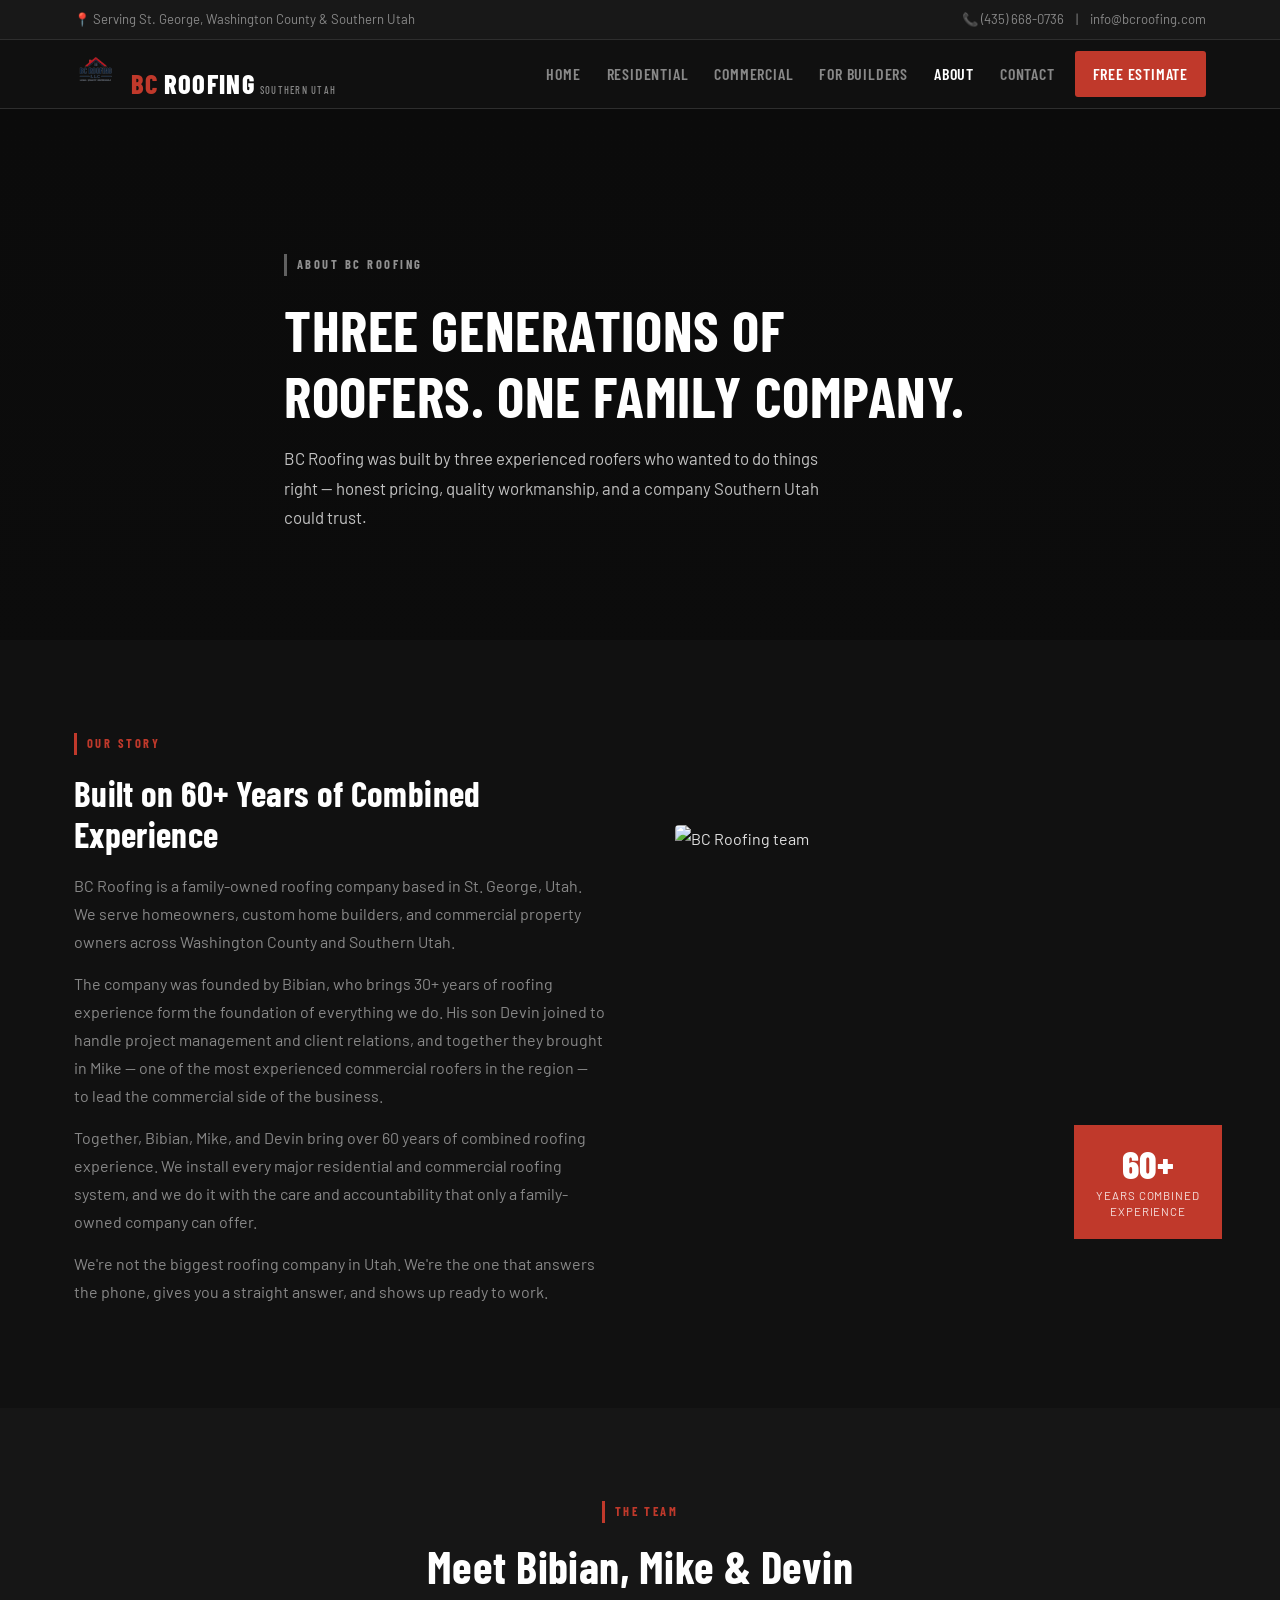
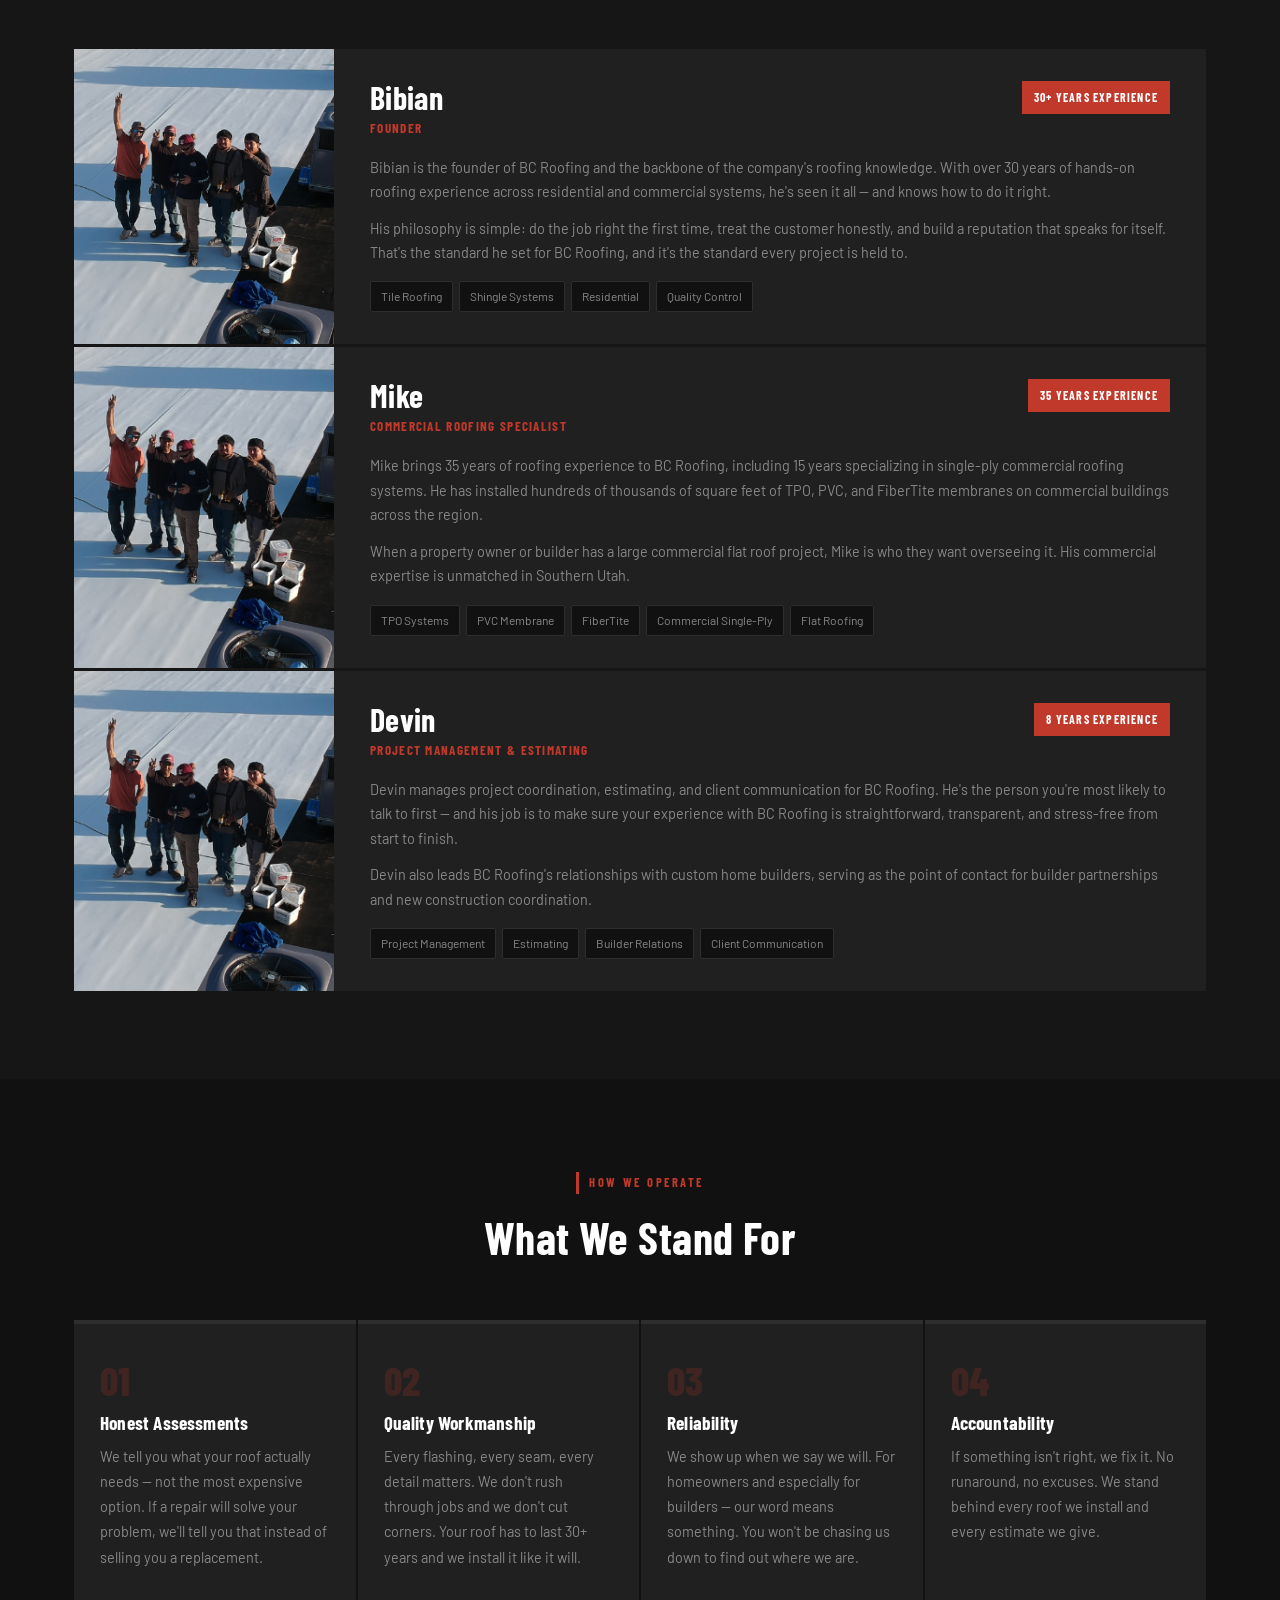
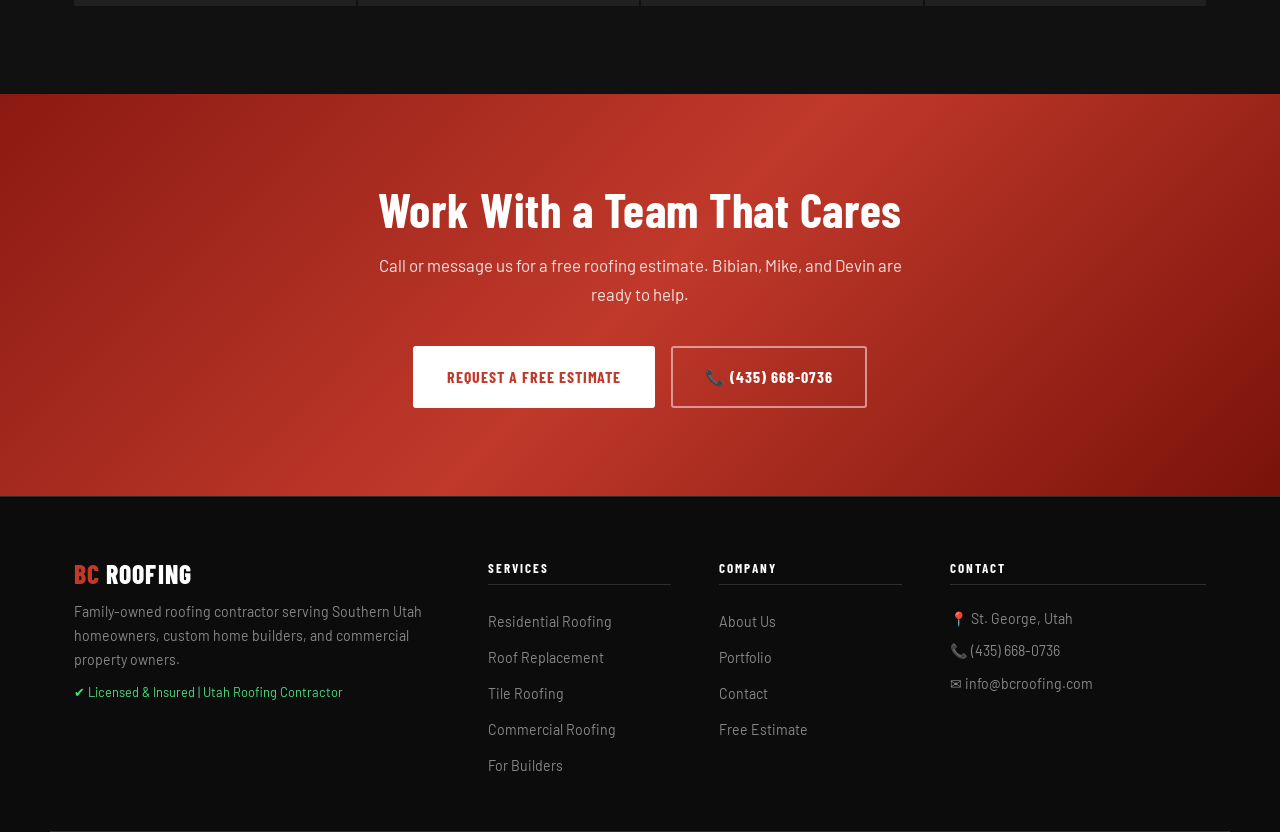
==== commit 01de4255: "Add files via upload" ====
--- a/about.html
+++ b/about.html
@@ -17,14 +17,14 @@
     <div class="topbar-right">
       <a href="tel:+14356680736">📞 (435) 668-0736</a>
       <span class="divider">|</span>
-      <a href="/cdn-cgi/l/email-protection#fb92959d94bb99988994949d92959c8e8f9a93d5989496"><span class="__cf_email__" data-cfemail="d6bfb8b0b996b4b5a4b9b9b0bfb8b1a3a2b7bef8b5b9bb">[email&#160;protected]</span></a>
+      <a href="mailto:info@bcroofing.com">info@bcroofing.com</a>
     </div>
   </div>
 </div>
 
 <nav class="navbar" id="navbar">
   <div class="nav-container">
-    <a href="index.html" class="logo">
+    <a href="index.html" class="logo"><img src="logo.png" alt="BC Roofing Logo" class="nav-logo">
       <span class="logo-bc">BC</span><span class="logo-roofing">ROOFING</span>
       <span class="logo-sub">Southern Utah</span>
     </a>
@@ -44,7 +44,7 @@
 </nav>
 
 <section class="page-hero">
-  <div class="page-hero-bg" style="background-image:url('https://images.unsplash.com/photo-1600585154340-be6161a56a0c?w=1600&q=80')"></div>
+  <div class="page-hero-bg" style="background-image:url('hero-bg.png')"></div>
   <div class="page-hero-overlay"></div>
   <div class="container page-hero-content">
     <div class="section-tag light">About BC Roofing</div>
@@ -66,7 +66,7 @@
         <p>We're not the biggest roofing company in Utah. We're the one that answers the phone, gives you a straight answer, and shows up ready to work.</p>
       </div>
       <div class="about-story-img">
-        <img src="https://images.unsplash.com/photo-1504307651254-35680f356dfd?w=700&q=80" alt="BC Roofing team"/>
+        <img src="project-1-after.jpg" alt="BC Roofing team"/>
         <div class="story-badge">
           <span class="sb-num">60+</span>
           <span class="sb-label">Years Combined<br>Experience</span>
@@ -87,7 +87,7 @@
 
       <div class="team-card-v2">
         <div class="tc2-img">
-          <img src="https://images.unsplash.com/photo-1560250097-0b93528c311a?w=500&q=80" alt="Bibian — BC Roofing Founder"/>
+          <img src="team.png" alt="Bibian — BC Roofing Founder"/>
         </div>
         <div class="tc2-text">
           <div class="tc2-name-row">
@@ -110,7 +110,7 @@
 
       <div class="team-card-v2">
         <div class="tc2-img">
-          <img src="https://images.unsplash.com/photo-1472099645785-5658abf4ff4e?w=500&q=80" alt="Mike — Commercial Roofing Specialist"/>
+          <img src="team.png" alt="Mike — Commercial Roofing Specialist"/>
         </div>
         <div class="tc2-text">
           <div class="tc2-name-row">
@@ -134,7 +134,7 @@
 
       <div class="team-card-v2">
         <div class="tc2-img">
-          <img src="https://images.unsplash.com/photo-1507003211169-0a1dd7228f2d?w=500&q=80" alt="Devin — Project Management & Estimating"/>
+          <img src="team.png" alt="Devin — Project Management & Estimating"/>
         </div>
         <div class="tc2-text">
           <div class="tc2-name-row">
@@ -235,5 +235,5 @@
       <h4>Contact</h4>
       <p>📍 St. George, Utah</p>
       <p><a href="tel:+14356680736">📞 (435) 668-0736</a></p>
-      <p><a href="/cdn-cgi/l/email-protection#ff96919990bf9d9c8d9090999691988a8b9e97d19c9092">✉ <span class="__cf_email__" data-cfemail="0e676068614e6c6d7c6161686760697b7a6f66206d6163">[email&#160;protected]</span></a></p>
+      <p><a href="mailto:info@bcroofing.com">✉ info@bcroofing.com</a></p>
       <a href="con
--- a/style.css
+++ b/style.css
@@ -1613,3 +1613,11 @@
   .comm-systems { grid-template-columns: 1fr; }
   .hero-trust-row { gap: 6px; }
 }
+
+/* LOGO IMAGE */
+.nav-logo {
+  height: 44px;
+  width: auto;
+  object-fit: contain;
+  margin-right: 8px;
+}
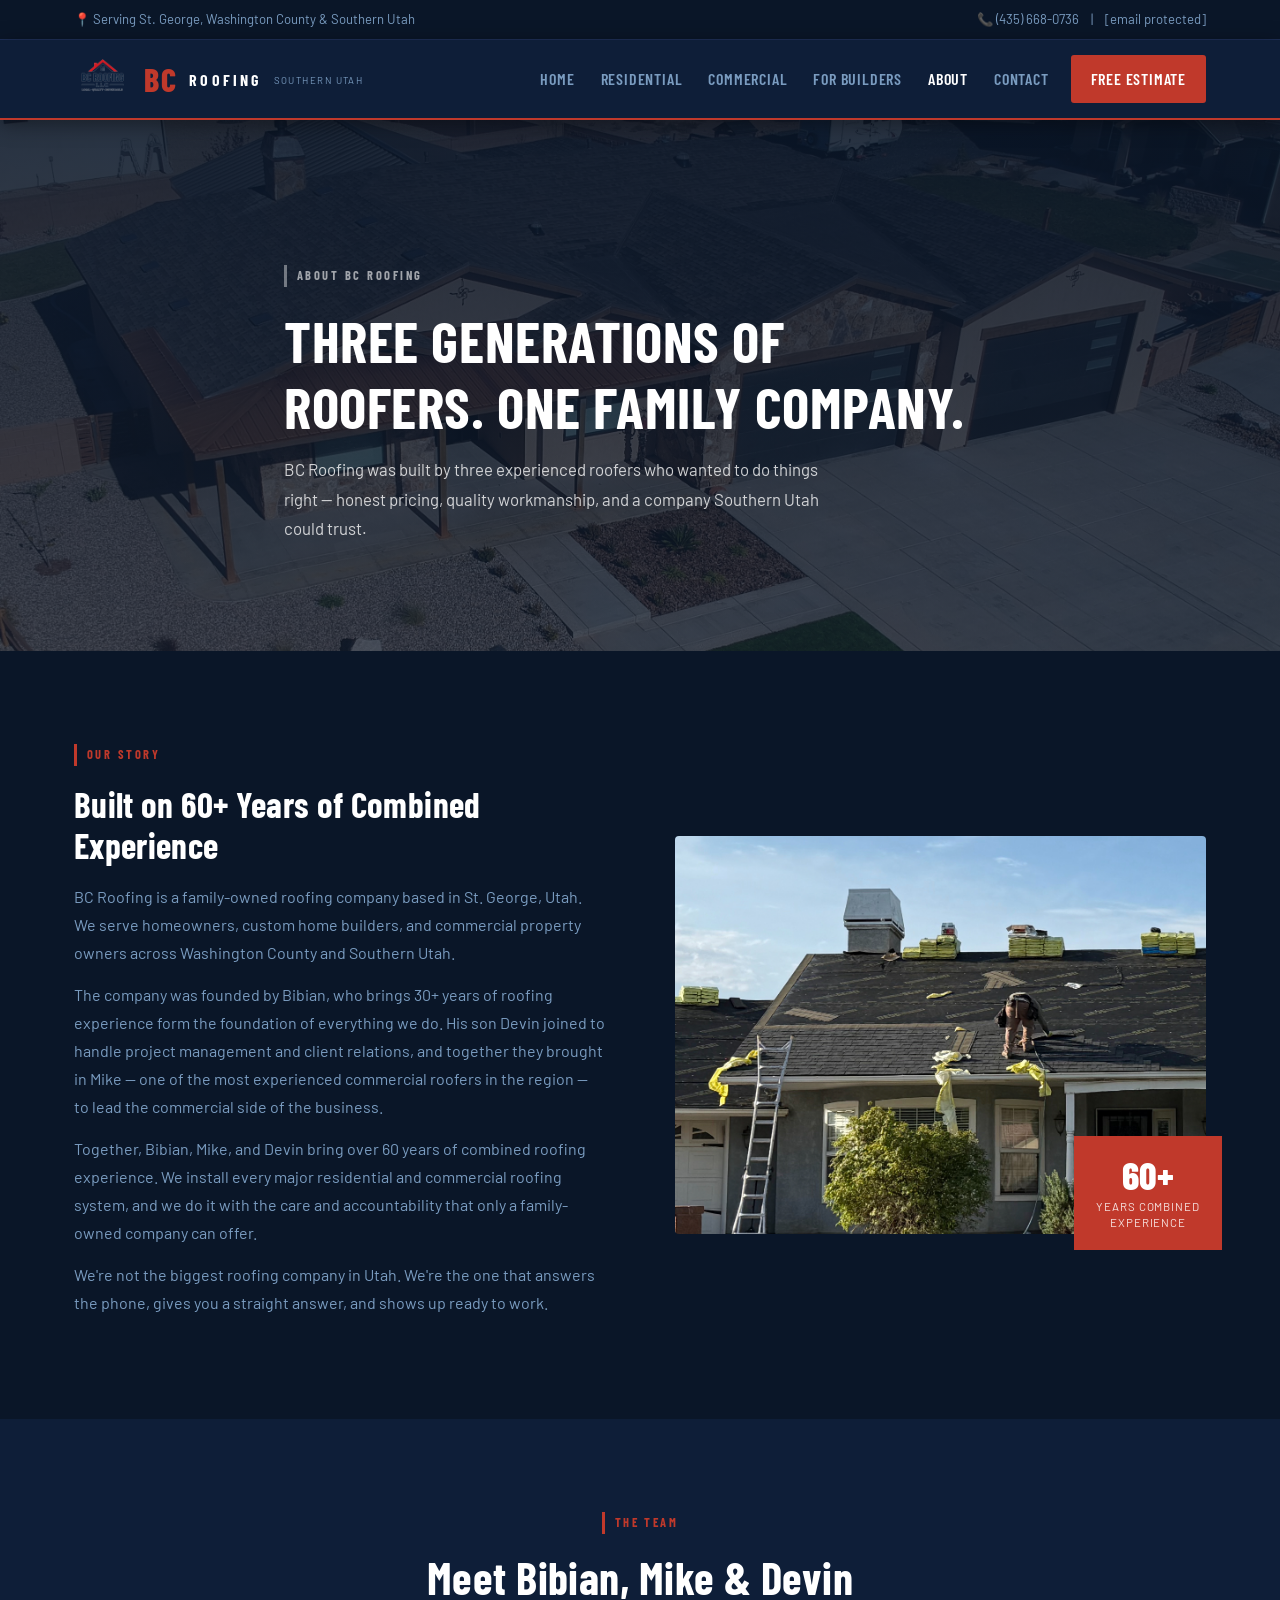
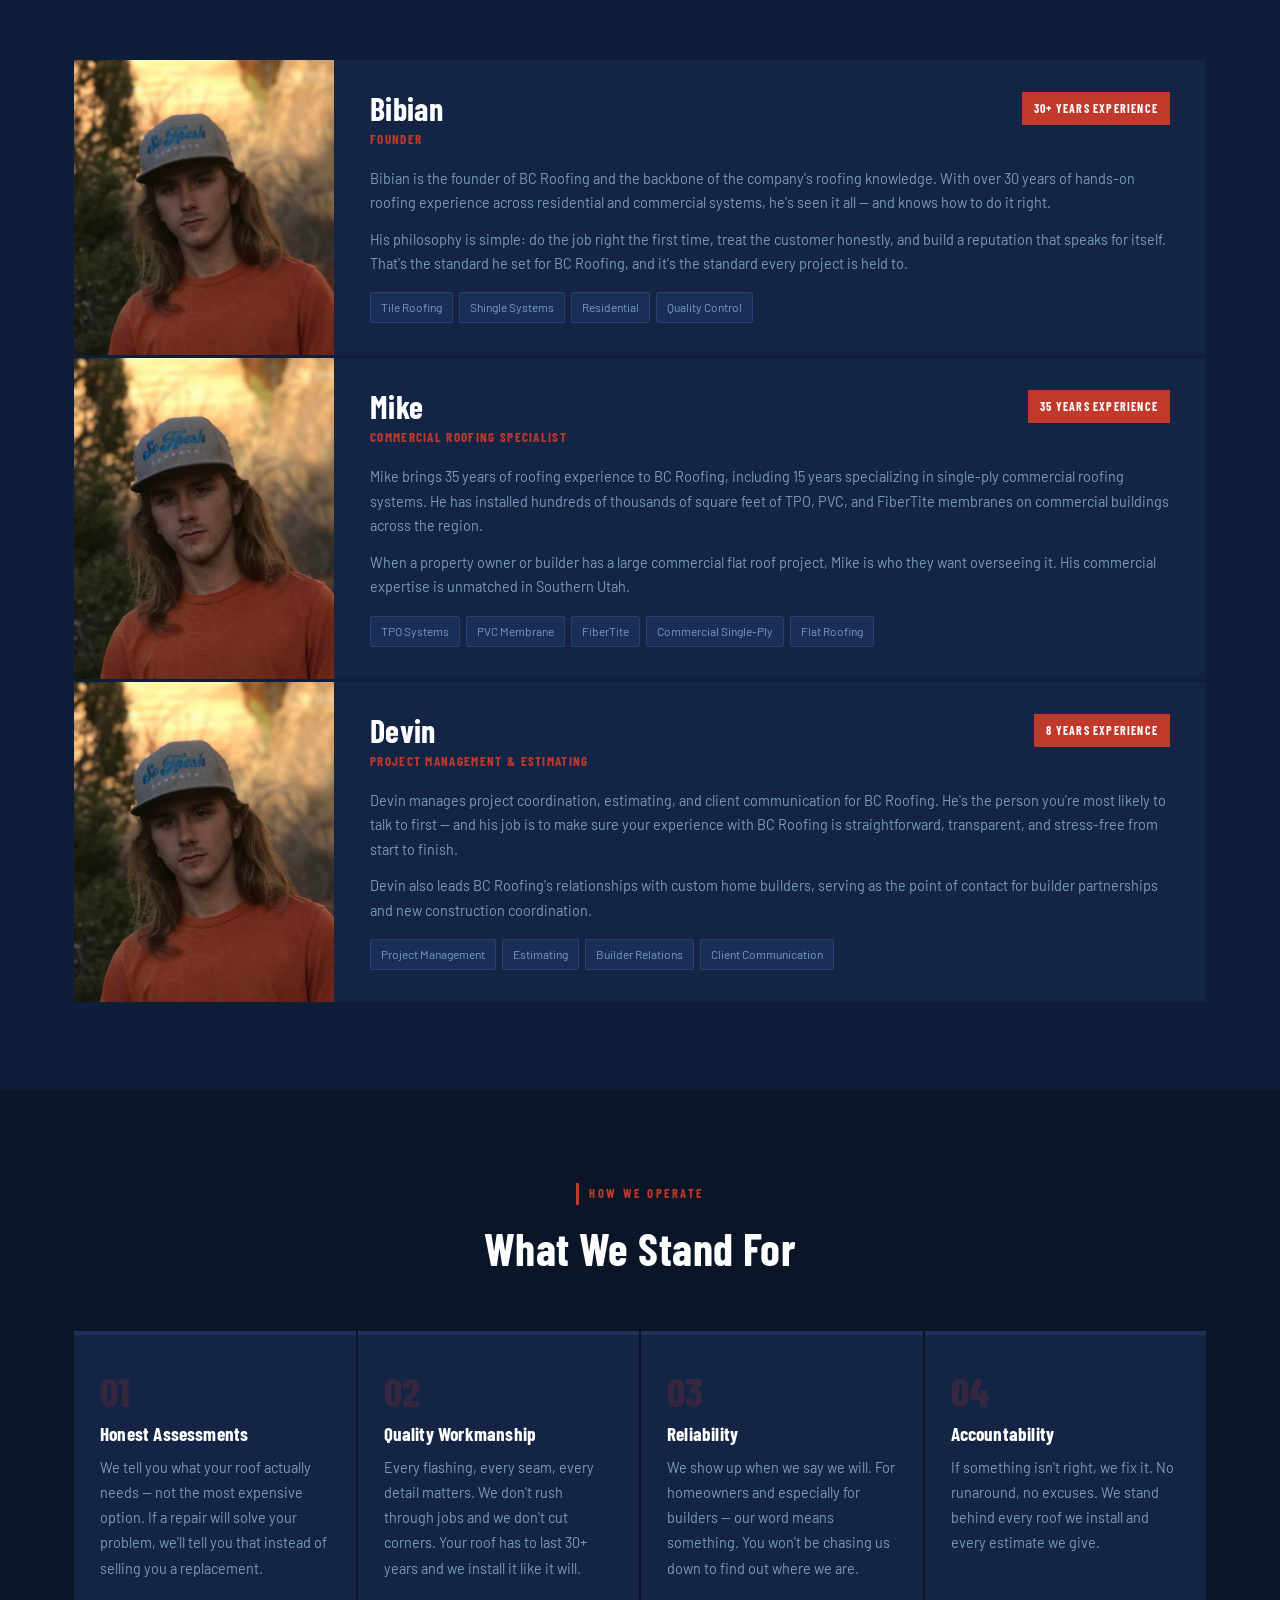
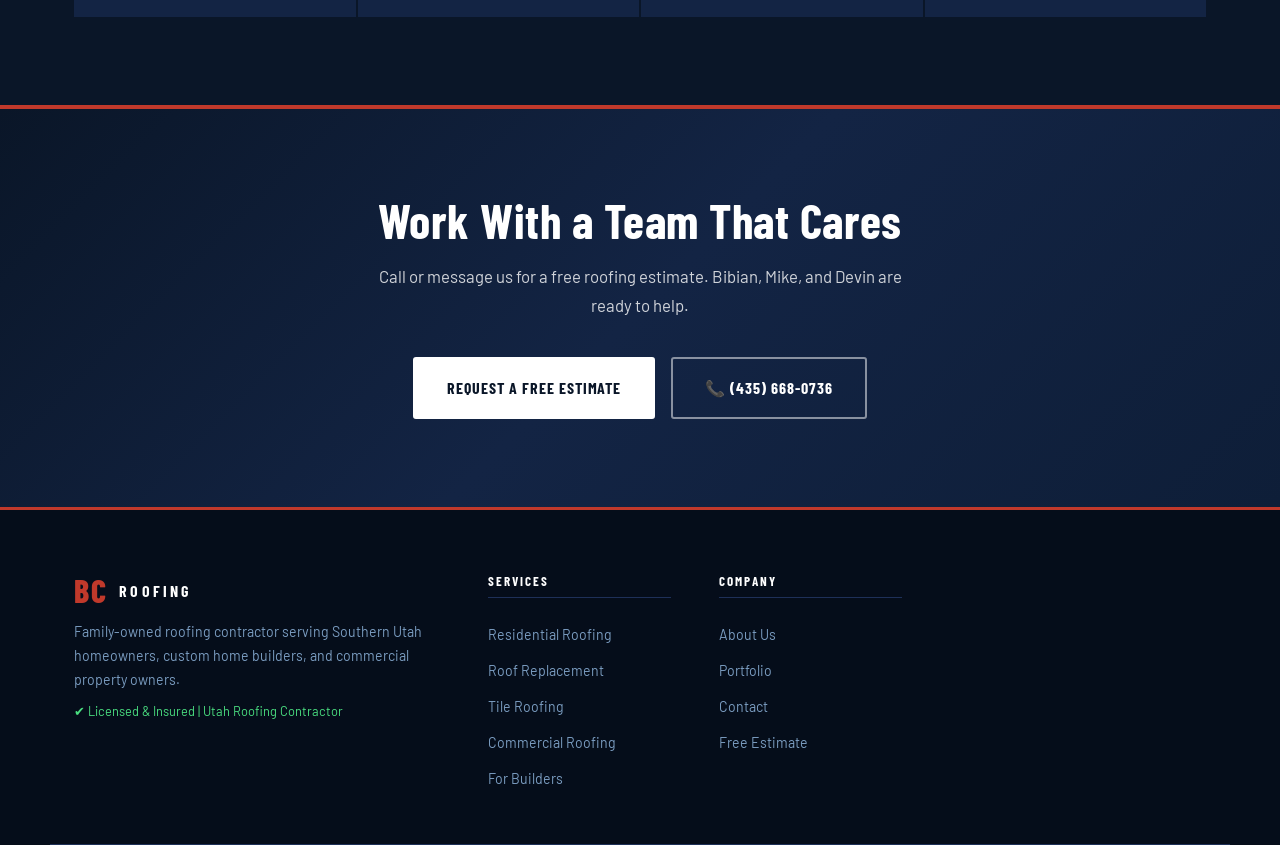
==== commit afa14c0a: "Add files via upload" ====
--- a/about.html
+++ b/about.html
@@ -17,7 +17,7 @@
     <div class="topbar-right">
       <a href="tel:+14356680736">📞 (435) 668-0736</a>
       <span class="divider">|</span>
-      <a href="mailto:info@bcroofing.com">info@bcroofing.com</a>
+      <a href="/cdn-cgi/l/email-protection#caa8a9b8a5a5aca3a4ada6a6a9e4b9aba6afb98aada7aba3a6e4a9a5a7"><span class="__cf_email__" data-cfemail="96f4f5e4f9f9f0fff8f1fafaf5b8e5f7faf3e5d6f1fbf7fffab8f5f9fb">[email&#160;protected]</span></a>
     </div>
   </div>
 </div>
@@ -44,7 +44,7 @@
 </nav>
 
 <section class="page-hero">
-  <div class="page-hero-bg" style="background-image:url('hero-bg.png')"></div>
+  <div class="page-hero-bg" style="background-image:url('hero-about.jpg')"></div>
   <div class="page-hero-overlay"></div>
   <div class="container page-hero-content">
     <div class="section-tag light">About BC Roofing</div>
@@ -66,7 +66,7 @@
         <p>We're not the biggest roofing company in Utah. We're the one that answers the phone, gives you a straight answer, and shows up ready to work.</p>
       </div>
       <div class="about-story-img">
-        <img src="project-1-after.jpg" alt="BC Roofing team"/>
+        <img src="about-story.png" alt="BC Roofing team"/>
         <div class="story-badge">
           <span class="sb-num">60+</span>
           <span class="sb-label">Years Combined<br>Experience</span>
@@ -87,7 +87,7 @@
 
       <div class="team-card-v2">
         <div class="tc2-img">
-          <img src="team.png" alt="Bibian — BC Roofing Founder"/>
+          <img src="devin.jpg" alt="Bibian — BC Roofing Founder"/>
         </div>
         <div class="tc2-text">
           <div class="tc2-name-row">
@@ -110,7 +110,7 @@
 
       <div class="team-card-v2">
         <div class="tc2-img">
-          <img src="team.png" alt="Mike — Commercial Roofing Specialist"/>
+          <img src="devin.jpg" alt="Mike — Commercial Roofing Specialist"/>
         </div>
         <div class="tc2-text">
           <div class="tc2-name-row">
@@ -134,7 +134,7 @@
 
       <div class="team-card-v2">
         <div class="tc2-img">
-          <img src="team.png" alt="Devin — Project Management & Estimating"/>
+          <img src="devin.jpg" alt="Devin — Project Management & Estimating"/>
         </div>
         <div class="tc2-text">
           <div class="tc2-name-row">
@@ -229,11 +229,4 @@
         <li><a href="portfolio.html">Portfolio</a></li>
         <li><a href="contact.html">Contact</a></li>
         <li><a href="contact.html">Free Estimate</a></li>
-      </ul>
-    </div>
-    <div class="footer-col footer-contact-col">
-      <h4>Contact</h4>
-      <p>📍 St. George, Utah</p>
-      <p><a href="tel:+14356680736">📞 (435) 668-0736</a></p>
-      <p><a href="mailto:info@bcroofing.com">✉ info@bcroofing.com</a></p>
-      <a href="con+ 
--- a/style.css
+++ b/style.css
@@ -1,28 +1,30 @@
 /* =========================================
-   BC ROOFING — STYLE.CSS v2
-   Lead-conversion focused contractor design
+   BC ROOFING — STYLE.CSS v3
+   Navy dominant, red accent, lead conversion
    ========================================= */
 
 :root {
+  --navy: #0a1628;
+  --navy2: #0e1e38;
+  --navy3: #132444;
+  --navy4: #1a2f55;
+  --navy5: #1e3560;
   --red: #C0392B;
   --red-dark: #a93226;
   --red-light: #e74c3c;
-  --dark: #111111;
-  --dark2: #181818;
-  --dark3: #202020;
-  --mid: #2a2a2a;
-  --border: #2e2e2e;
-  --text: #e0e0e0;
-  --text-muted: #888;
+  --border: #1e3058;
+  --border-light: #2a4070;
+  --text: #d8e4f0;
+  --text-muted: #7a9cc0;
   --white: #ffffff;
-  --alt-bg: #161616;
+  --gold: #f0a500;
 }
 
 * { margin: 0; padding: 0; box-sizing: border-box; }
 html { scroll-behavior: smooth; }
 body {
   font-family: 'Barlow', sans-serif;
-  background: var(--dark);
+  background: var(--navy);
   color: var(--text);
   font-size: 16px;
   line-height: 1.75;
@@ -35,16 +37,13 @@
 }
 a { text-decoration: none; color: inherit; }
 img { max-width: 100%; height: auto; display: block; }
-
 .container { max-width: 1180px; margin: 0 auto; padding: 0 24px; }
 .section { padding: 88px 0; }
-.alt-bg { background: var(--alt-bg); }
-
-/* =========================================
-   TOPBAR
-   ========================================= */
+.alt-bg { background: var(--navy2); }
+
+/* TOPBAR */
 .topbar {
-  background: var(--dark2);
+  background: var(--navy);
   border-bottom: 1px solid var(--border);
   font-size: 0.82rem;
   padding: 8px 0;
@@ -61,21 +60,19 @@
 .topbar span, .topbar a { color: var(--text-muted); }
 .topbar a:hover { color: var(--red); }
 .topbar-right { display: flex; align-items: center; gap: 12px; }
-.divider { color: var(--border); }
-
-/* =========================================
-   NAVBAR
-   ========================================= */
+.divider { color: var(--border-light); }
+
+/* NAVBAR */
 .navbar {
   position: sticky;
   top: 0;
   z-index: 1000;
-  background: rgba(17,17,17,0.97);
-  backdrop-filter: blur(10px);
-  border-bottom: 1px solid var(--border);
+  background: var(--navy2);
+  border-bottom: 2px solid var(--red);
   transition: all 0.3s;
-}
-.navbar.scrolled { box-shadow: 0 4px 24px rgba(0,0,0,0.5); }
+  box-shadow: 0 4px 20px rgba(0,0,0,0.4);
+}
+.navbar.scrolled { box-shadow: 0 4px 30px rgba(0,0,0,0.6); }
 .nav-container {
   max-width: 1180px;
   margin: 0 auto;
@@ -83,29 +80,53 @@
   display: flex;
   align-items: center;
   justify-content: space-between;
-  height: 68px;
-}
+  height: 78px;
+}
+
+/* LOGO */
 .logo {
   display: flex;
-  align-items: baseline;
-  gap: 5px;
+  align-items: center;
+  gap: 12px;
+  text-decoration: none;
+}
+.nav-logo {
+  height: 58px;
+  width: auto;
+  object-fit: contain;
+  filter: brightness(1.1);
+}
+.logo-text-wrap {
+  display: flex;
+  flex-direction: column;
+  line-height: 1;
+}
+.logo-bc {
   font-family: 'Barlow Condensed', sans-serif;
   font-weight: 800;
-  font-size: 1.65rem;
+  font-size: 2rem;
+  color: var(--red);
   letter-spacing: 0.05em;
   line-height: 1;
 }
-.logo-bc { color: var(--red); }
-.logo-roofing { color: var(--white); }
+.logo-roofing {
+  font-family: 'Barlow Condensed', sans-serif;
+  font-weight: 700;
+  font-size: 1rem;
+  color: var(--white);
+  letter-spacing: 0.2em;
+  text-transform: uppercase;
+  line-height: 1;
+  margin-top: 2px;
+}
 .logo-sub {
-  font-size: 0.65rem;
+  font-size: 0.6rem;
   color: var(--text-muted);
-  font-weight: 500;
-  letter-spacing: 0.12em;
-  text-transform: uppercase;
-  align-self: flex-end;
-  margin-bottom: 2px;
-}
+  letter-spacing: 0.15em;
+  text-transform: uppercase;
+  margin-top: 3px;
+}
+
 .nav-links {
   display: flex;
   align-items: center;
@@ -128,9 +149,9 @@
 .nav-cta {
   background: var(--red) !important;
   color: var(--white) !important;
-  padding: 9px 18px !important;
-  border-radius: 3px;
-  margin-left: 6px;
+  padding: 10px 20px !important;
+  border-radius: 3px;
+  margin-left: 8px;
   transition: background 0.2s !important;
 }
 .nav-cta:hover { background: var(--red-dark) !important; }
@@ -142,8 +163,9 @@
   position: absolute;
   top: 100%;
   left: 0;
-  background: var(--dark2);
+  background: var(--navy3);
   border: 1px solid var(--border);
+  border-top: 2px solid var(--red);
   min-width: 220px;
   z-index: 100;
   padding: 8px 0;
@@ -160,7 +182,7 @@
 }
 .dropdown a:hover {
   color: var(--white) !important;
-  background: var(--dark3);
+  background: var(--navy4);
   border-left-color: var(--red);
 }
 
@@ -176,15 +198,13 @@
 }
 .hamburger span {
   display: block;
-  width: 22px;
+  width: 24px;
   height: 2px;
   background: var(--white);
   transition: all 0.3s;
 }
 
-/* =========================================
-   BUTTONS / CTAs
-   ========================================= */
+/* BUTTONS */
 .cta-red {
   display: inline-block;
   background: var(--red);
@@ -216,7 +236,7 @@
   text-transform: uppercase;
   padding: 15px 32px;
   border-radius: 3px;
-  border: 2px solid rgba(255,255,255,0.35);
+  border: 2px solid rgba(255,255,255,0.4);
   transition: all 0.2s;
 }
 .cta-outline:hover {
@@ -227,7 +247,7 @@
 .cta-white {
   display: inline-block;
   background: var(--white);
-  color: var(--red);
+  color: var(--navy);
   font-family: 'Barlow Condensed', sans-serif;
   font-weight: 700;
   font-size: 1rem;
@@ -239,9 +259,8 @@
   transition: all 0.2s;
 }
 .cta-white:hover {
-  background: var(--dark);
-  color: var(--white);
-  border-color: var(--dark);
+  background: var(--navy);
+  color: var(--white);
   transform: translateY(-2px);
 }
 .cta-outline-white {
@@ -258,10 +277,7 @@
   border: 2px solid rgba(255,255,255,0.5);
   transition: all 0.2s;
 }
-.cta-outline-white:hover {
-  border-color: var(--white);
-  background: rgba(255,255,255,0.1);
-}
+.cta-outline-white:hover { border-color: var(--white); background: rgba(255,255,255,0.1); }
 .btn-outline-red {
   display: inline-block;
   background: transparent;
@@ -276,11 +292,7 @@
   border: 2px solid var(--red);
   transition: all 0.2s;
 }
-.btn-outline-red:hover {
-  background: var(--red);
-  color: var(--white);
-  transform: translateY(-2px);
-}
+.btn-outline-red:hover { background: var(--red); color: var(--white); transform: translateY(-2px); }
 .btn-outline-dark {
   display: inline-block;
   background: transparent;
@@ -292,13 +304,10 @@
   text-transform: uppercase;
   padding: 14px 30px;
   border-radius: 3px;
-  border: 2px solid var(--border);
+  border: 2px solid var(--border-light);
   transition: all 0.2s;
 }
-.btn-outline-dark:hover {
-  border-color: var(--white);
-  transform: translateY(-2px);
-}
+.btn-outline-dark:hover { border-color: var(--white); transform: translateY(-2px); }
 .link-arrow {
   color: var(--red);
   font-family: 'Barlow Condensed', sans-serif;
@@ -312,9 +321,7 @@
 .link-arrow.light { color: rgba(255,255,255,0.6); }
 .link-arrow.light:hover { color: var(--white); }
 
-/* =========================================
-   SECTION LABELS
-   ========================================= */
+/* SECTION LABELS */
 .section-tag {
   display: inline-block;
   font-family: 'Barlow Condensed', sans-serif;
@@ -327,7 +334,7 @@
   padding-left: 10px;
   margin-bottom: 10px;
 }
-.section-tag.light { color: rgba(255,255,255,0.55); border-color: rgba(255,255,255,0.35); }
+.section-tag.light { color: rgba(255,255,255,0.6); border-color: rgba(255,255,255,0.4); }
 .section-header { text-align: center; margin-bottom: 56px; }
 .section-header h2 {
   font-size: clamp(2rem, 4vw, 2.8rem);
@@ -335,11 +342,8 @@
   margin: 8px 0 14px;
 }
 .section-header p { color: var(--text-muted); max-width: 560px; margin: 0 auto; }
-.light-header .section-header h2 { color: var(--white); }
-
-/* =========================================
-   HERO
-   ========================================= */
+
+/* HERO */
 .hero {
   position: relative;
   min-height: 100vh;
@@ -350,7 +354,7 @@
 .hero-bg-img {
   position: absolute;
   inset: 0;
-  background-image: url('https://images.unsplash.com/photo-1504307651254-35680f356dfd?w=1800&q=80');
+  background-image: url('hero-bg.png');
   background-size: cover;
   background-position: center top;
   transform: scale(1.03);
@@ -358,7 +362,7 @@
 .hero-overlay {
   position: absolute;
   inset: 0;
-  background: linear-gradient(100deg, rgba(10,10,10,0.95) 45%, rgba(10,10,10,0.65) 100%);
+  background: linear-gradient(100deg, rgba(10,22,40,0.96) 45%, rgba(10,22,40,0.75) 100%);
 }
 .hero-content {
   position: relative;
@@ -391,11 +395,10 @@
   line-height: 0.95;
   text-transform: uppercase;
   margin-bottom: 22px;
-  letter-spacing: -0.01em;
 }
 .hero-sub {
   font-size: 1.1rem;
-  color: rgba(255,255,255,0.75);
+  color: rgba(255,255,255,0.78);
   max-width: 520px;
   margin-bottom: 36px;
   font-weight: 300;
@@ -405,8 +408,8 @@
 .hero-trust-row { display: flex; flex-wrap: wrap; gap: 10px; }
 .trust-pill {
   background: rgba(255,255,255,0.07);
-  border: 1px solid rgba(255,255,255,0.12);
-  color: rgba(255,255,255,0.65);
+  border: 1px solid rgba(255,255,255,0.15);
+  color: rgba(255,255,255,0.7);
   font-size: 0.78rem;
   padding: 5px 12px;
   border-radius: 2px;
@@ -417,10 +420,9 @@
 
 /* HERO FORM BOX */
 .hero-form-box {
-  background: rgba(20,20,20,0.95);
-  border: 1px solid var(--border);
+  background: var(--navy2);
+  border: 1px solid var(--border-light);
   border-top: 4px solid var(--red);
-  padding: 0;
   border-radius: 4px;
   overflow: hidden;
 }
@@ -437,12 +439,12 @@
   font-weight: 700;
   letter-spacing: 0.05em;
 }
-.form-box-header span { color: rgba(255,255,255,0.8); font-size: 0.85rem; margin-top: 2px; }
+.form-box-header span { color: rgba(255,255,255,0.85); font-size: 0.85rem; margin-top: 2px; }
 .quick-form { padding: 20px 24px 24px; display: flex; flex-direction: column; gap: 10px; }
 .quick-form input,
 .quick-form select {
-  background: var(--dark3);
-  border: 1px solid var(--border);
+  background: var(--navy3);
+  border: 1px solid var(--border-light);
   color: var(--text);
   font-family: 'Barlow', sans-serif;
   font-size: 0.95rem;
@@ -455,7 +457,7 @@
 }
 .quick-form input:focus,
 .quick-form select:focus { border-color: var(--red); }
-.quick-form select option { background: var(--dark3); }
+.quick-form select option { background: var(--navy3); }
 .form-submit-btn {
   background: var(--red);
   color: var(--white);
@@ -483,13 +485,8 @@
 }
 .form-fine { color: var(--text-muted); font-size: 0.75rem; text-align: center; line-height: 1.5; }
 
-/* =========================================
-   STATS BAR
-   ========================================= */
-.stats-bar {
-  background: var(--red);
-  padding: 24px 0;
-}
+/* STATS BAR */
+.stats-bar { background: var(--navy3); border-top: 3px solid var(--red); border-bottom: 1px solid var(--border); padding: 24px 0; }
 .stats-container {
   max-width: 1180px;
   margin: 0 auto;
@@ -497,61 +494,39 @@
   display: flex;
   align-items: center;
   justify-content: center;
-  gap: 0;
-}
-.stat-item {
-  display: flex;
-  flex-direction: column;
-  align-items: center;
-  padding: 0 48px;
-}
+}
+.stat-item { display: flex; flex-direction: column; align-items: center; padding: 0 48px; }
 .sn {
   font-family: 'Barlow Condensed', sans-serif;
   font-size: 2.4rem;
   font-weight: 800;
-  color: var(--white);
+  color: var(--red);
   line-height: 1;
 }
 .sn-suffix {
   font-family: 'Barlow Condensed', sans-serif;
   font-size: 1.8rem;
   font-weight: 800;
-  color: rgba(255,255,255,0.8);
+  color: var(--red);
 }
 .sl {
   font-size: 0.78rem;
-  color: rgba(255,255,255,0.8);
+  color: var(--text-muted);
   text-transform: uppercase;
   letter-spacing: 0.1em;
   margin-top: 4px;
   font-family: 'Barlow Condensed', sans-serif;
 }
-.stat-sep {
-  width: 1px;
-  height: 40px;
-  background: rgba(255,255,255,0.25);
-}
-
-/* =========================================
-   WHO WE ARE STRIP
-   ========================================= */
-.who-strip { background: var(--alt-bg); padding: 72px 0; }
-.who-inner {
-  display: grid;
-  grid-template-columns: 1fr 1fr;
-  gap: 70px;
-  align-items: center;
-}
-.who-text h2 {
-  font-size: 2.4rem;
-  color: var(--white);
-  margin: 8px 0 18px;
-}
+.stat-sep { width: 1px; height: 40px; background: var(--border-light); }
+
+/* WHO STRIP */
+.who-strip { background: var(--navy2); padding: 72px 0; }
+.who-inner { display: grid; grid-template-columns: 1fr 1fr; gap: 70px; align-items: center; }
+.who-text h2 { font-size: 2.4rem; color: var(--white); margin: 8px 0 18px; }
 .who-text p { color: var(--text-muted); margin-bottom: 14px; }
-.who-text .link-arrow { margin-top: 8px; display: inline-block; }
 .who-cards { display: flex; flex-direction: column; gap: 12px; }
 .who-card {
-  background: var(--dark3);
+  background: var(--navy3);
   border: 1px solid var(--border);
   border-left: 4px solid var(--border);
   padding: 18px 20px;
@@ -563,38 +538,21 @@
 .who-card:hover { border-left-color: var(--red); }
 .featured-who { border-left-color: var(--red); }
 .who-card-icon { font-size: 1.6rem; flex-shrink: 0; }
-.who-card strong {
-  display: block;
-  font-family: 'Barlow Condensed', sans-serif;
-  font-size: 1.2rem;
-  color: var(--white);
-  letter-spacing: 0.05em;
-}
+.who-card strong { display: block; font-family: 'Barlow Condensed', sans-serif; font-size: 1.2rem; color: var(--white); }
 .who-card span { font-size: 0.85rem; color: var(--text-muted); line-height: 1.4; }
 
-/* =========================================
-   RESIDENTIAL SERVICES
-   ========================================= */
-.res-services-section { background: var(--dark); }
-.services-grid-home {
-  display: grid;
-  grid-template-columns: repeat(3, 1fr);
-  gap: 2px;
-  margin-bottom: 40px;
-}
+/* SERVICES GRID */
+.res-services-section { background: var(--navy); }
+.services-grid-home { display: grid; grid-template-columns: repeat(3, 1fr); gap: 2px; margin-bottom: 40px; }
 .svc-card {
-  background: var(--dark3);
+  background: var(--navy3);
   padding: 36px 28px;
   border-top: 4px solid var(--border);
   display: block;
   transition: all 0.25s;
 }
-.svc-card:hover {
-  background: var(--mid);
-  border-top-color: var(--red);
-  transform: translateY(-3px);
-}
-.primary-svc { border-top-color: var(--red); background: var(--mid); }
+.svc-card:hover { background: var(--navy4); border-top-color: var(--red); transform: translateY(-3px); }
+.primary-svc { border-top-color: var(--red); background: var(--navy4); }
 .svc-number {
   font-family: 'Barlow Condensed', sans-serif;
   font-size: 2rem;
@@ -603,342 +561,90 @@
   line-height: 1;
   margin-bottom: 10px;
 }
-.svc-card h3 {
-  font-size: 1.35rem;
-  color: var(--white);
-  margin-bottom: 10px;
-}
+.svc-card h3 { font-size: 1.35rem; color: var(--white); margin-bottom: 10px; }
 .svc-card p { color: var(--text-muted); font-size: 0.9rem; margin-bottom: 18px; line-height: 1.7; }
-.svc-link {
-  color: var(--red);
-  font-family: 'Barlow Condensed', sans-serif;
-  font-size: 0.85rem;
-  font-weight: 700;
-  letter-spacing: 0.1em;
-  text-transform: uppercase;
-  transition: letter-spacing 0.2s;
-}
-.svc-card:hover .svc-link { letter-spacing: 0.15em; }
-.section-cta-row {
-  display: flex;
-  gap: 16px;
-  justify-content: center;
-  flex-wrap: wrap;
-}
-
-/* =========================================
-   GALLERY STRIP
-   ========================================= */
-.gallery-strip {
-  background: var(--dark2);
-  padding: 72px 0;
-}
-.gallery-label {
-  max-width: 1180px;
-  margin: 0 auto 32px;
-  padding: 0 24px;
-  display: flex;
-  align-items: flex-end;
-  justify-content: space-between;
-  gap: 20px;
-}
-.gallery-label h2 {
-  font-size: 2rem;
-  color: var(--white);
-  margin-top: 8px;
-}
-.gallery-scroll {
-  display: flex;
-  gap: 3px;
-  overflow-x: auto;
-  padding: 0 24px;
-  scrollbar-width: none;
-  max-width: 1180px;
-  margin: 0 auto;
-}
+.svc-link { color: var(--red); font-family: 'Barlow Condensed', sans-serif; font-size: 0.85rem; font-weight: 700; letter-spacing: 0.1em; text-transform: uppercase; }
+.section-cta-row { display: flex; gap: 16px; justify-content: center; flex-wrap: wrap; }
+
+/* GALLERY */
+.gallery-strip { background: var(--navy2); padding: 72px 0; }
+.gallery-label { max-width: 1180px; margin: 0 auto 32px; padding: 0 24px; display: flex; align-items: flex-end; justify-content: space-between; gap: 20px; }
+.gallery-label h2 { font-size: 2rem; color: var(--white); margin-top: 8px; }
+.gallery-scroll { display: flex; gap: 3px; overflow-x: auto; padding: 0 24px; scrollbar-width: none; max-width: 1180px; margin: 0 auto; }
 .gallery-scroll::-webkit-scrollbar { display: none; }
-.g-item {
-  position: relative;
-  flex: 0 0 300px;
-  height: 220px;
-  overflow: hidden;
-  border-radius: 2px;
-}
-.g-item img {
-  width: 100%;
-  height: 100%;
-  object-fit: cover;
-  transition: transform 0.5s;
-}
+.g-item { position: relative; flex: 0 0 300px; height: 220px; overflow: hidden; border-radius: 2px; }
+.g-item img { width: 100%; height: 100%; object-fit: cover; transition: transform 0.5s; }
 .g-item:hover img { transform: scale(1.07); }
-.g-caption {
-  position: absolute;
-  bottom: 0; left: 0; right: 0;
-  background: linear-gradient(transparent, rgba(0,0,0,0.85));
-  color: rgba(255,255,255,0.85);
-  font-size: 0.78rem;
-  font-family: 'Barlow Condensed', sans-serif;
-  letter-spacing: 0.08em;
-  text-transform: uppercase;
-  padding: 20px 12px 10px;
-}
-
-/* =========================================
-   BUILDER SECTION
-   ========================================= */
-.builder-section { background: var(--dark); }
-.builder-inner {
-  display: grid;
-  grid-template-columns: 1fr 1.3fr;
-  gap: 70px;
-  align-items: center;
-}
+.g-caption { position: absolute; bottom: 0; left: 0; right: 0; background: linear-gradient(transparent, rgba(10,22,40,0.9)); color: rgba(255,255,255,0.9); font-size: 0.78rem; font-family: 'Barlow Condensed', sans-serif; letter-spacing: 0.08em; text-transform: uppercase; padding: 20px 12px 10px; }
+
+/* BUILDER SECTION */
+.builder-section { background: var(--navy); }
+.builder-inner { display: grid; grid-template-columns: 1fr 1.3fr; gap: 70px; align-items: center; }
 .builder-img-col { position: relative; }
-.builder-img-col img {
-  width: 100%;
-  aspect-ratio: 4/3;
-  object-fit: cover;
-  border-radius: 4px;
-}
-.builder-badge {
-  position: absolute;
-  bottom: -16px;
-  right: -16px;
-  background: var(--red);
-  padding: 16px 20px;
-  text-align: center;
-  color: var(--white);
-}
-.builder-badge span {
-  display: block;
-  font-size: 0.7rem;
-  text-transform: uppercase;
-  letter-spacing: 0.15em;
-  opacity: 0.85;
-  margin-bottom: 2px;
-}
-.builder-badge strong {
-  display: block;
-  font-family: 'Barlow Condensed', sans-serif;
-  font-size: 1rem;
-  font-weight: 700;
-  letter-spacing: 0.08em;
-}
-.builder-text-col h2 {
-  font-size: 2.2rem;
-  color: var(--white);
-  margin: 8px 0 16px;
-}
+.builder-img-col img { width: 100%; aspect-ratio: 4/3; object-fit: cover; border-radius: 4px; }
+.builder-badge { position: absolute; bottom: -16px; right: -16px; background: var(--red); padding: 16px 20px; text-align: center; color: var(--white); }
+.builder-badge span { display: block; font-size: 0.7rem; text-transform: uppercase; letter-spacing: 0.15em; opacity: 0.85; margin-bottom: 2px; }
+.builder-badge strong { display: block; font-family: 'Barlow Condensed', sans-serif; font-size: 1rem; font-weight: 700; }
+.builder-text-col h2 { font-size: 2.2rem; color: var(--white); margin: 8px 0 16px; }
 .builder-text-col > p { color: var(--text-muted); margin-bottom: 28px; }
 .builder-features { display: flex; flex-direction: column; gap: 16px; margin-bottom: 32px; }
-.bf-item {
-  display: flex;
-  gap: 14px;
-  align-items: flex-start;
-  background: var(--dark3);
-  padding: 16px;
-  border-radius: 3px;
-  border-left: 3px solid var(--border);
-  transition: border-left-color 0.25s;
-}
+.bf-item { display: flex; gap: 14px; align-items: flex-start; background: var(--navy3); padding: 16px; border-radius: 3px; border-left: 3px solid var(--border); transition: border-left-color 0.25s; }
 .bf-item:hover { border-left-color: var(--red); }
-.bf-icon { font-size: 1.4rem; flex-shrink: 0; margin-top: 1px; }
+.bf-icon { font-size: 1.4rem; flex-shrink: 0; }
 .bf-item strong { display: block; color: var(--white); font-size: 1rem; margin-bottom: 3px; }
 .bf-item p { color: var(--text-muted); font-size: 0.88rem; margin: 0; }
 .builder-ctas { display: flex; gap: 14px; flex-wrap: wrap; }
 
-/* =========================================
-   COMMERCIAL SECTION
-   ========================================= */
-.commercial-section { background: var(--alt-bg); }
-.commercial-inner {
-  display: grid;
-  grid-template-columns: 1.2fr 1fr;
-  gap: 70px;
-  align-items: center;
-}
-.commercial-text h2 {
-  font-size: 2.2rem;
-  color: var(--white);
-  margin: 8px 0 16px;
-}
+/* COMMERCIAL SECTION */
+.commercial-section { background: var(--navy2); }
+.commercial-inner { display: grid; grid-template-columns: 1.2fr 1fr; gap: 70px; align-items: center; }
+.commercial-text h2 { font-size: 2.2rem; color: var(--white); margin: 8px 0 16px; }
 .commercial-text > p { color: var(--text-muted); margin-bottom: 28px; }
-.comm-systems {
-  display: grid;
-  grid-template-columns: 1fr 1fr;
-  gap: 10px;
-  margin-bottom: 32px;
-}
-.cs-item {
-  display: flex;
-  align-items: center;
-  gap: 10px;
-  font-size: 0.9rem;
-  color: var(--text);
-}
-.cs-dot {
-  width: 8px;
-  height: 8px;
-  background: var(--red);
-  border-radius: 50%;
-  flex-shrink: 0;
-}
+.comm-systems { display: grid; grid-template-columns: 1fr 1fr; gap: 10px; margin-bottom: 32px; }
+.cs-item { display: flex; align-items: center; gap: 10px; font-size: 0.9rem; color: var(--text); }
+.cs-dot { width: 8px; height: 8px; background: var(--red); border-radius: 50%; flex-shrink: 0; }
 .comm-ctas { display: flex; gap: 14px; flex-wrap: wrap; }
 .commercial-img-col { position: relative; }
-.commercial-img-col img {
-  width: 100%;
-  aspect-ratio: 4/3;
-  object-fit: cover;
-  border-radius: 4px;
-}
-.comm-highlight {
-  position: absolute;
-  top: -16px;
-  left: -16px;
-  background: var(--dark);
-  border: 2px solid var(--red);
-  padding: 18px 20px;
-  text-align: center;
-}
-.ch-num {
-  display: block;
-  font-family: 'Barlow Condensed', sans-serif;
-  font-size: 2.4rem;
-  font-weight: 800;
-  color: var(--red);
-  line-height: 1;
-}
-.ch-label {
-  display: block;
-  font-size: 0.72rem;
-  color: var(--text-muted);
-  text-transform: uppercase;
-  letter-spacing: 0.08em;
-  margin-top: 4px;
-  line-height: 1.4;
-}
-
-/* =========================================
-   TRUST SECTION
-   ========================================= */
-.trust-section { background: var(--dark); }
-.trust-grid {
-  display: grid;
-  grid-template-columns: repeat(3, 1fr);
-  gap: 2px;
-}
-.trust-card {
-  background: var(--dark3);
-  padding: 36px 26px;
-  border-top: 4px solid var(--border);
-  transition: all 0.25s;
-}
-.trust-card:hover { border-top-color: var(--red); background: var(--mid); }
+.commercial-img-col img { width: 100%; aspect-ratio: 4/3; object-fit: cover; border-radius: 4px; }
+.comm-highlight { position: absolute; top: -16px; left: -16px; background: var(--navy); border: 2px solid var(--red); padding: 18px 20px; text-align: center; }
+.ch-num { display: block; font-family: 'Barlow Condensed', sans-serif; font-size: 2.4rem; font-weight: 800; color: var(--red); line-height: 1; }
+.ch-label { display: block; font-size: 0.72rem; color: var(--text-muted); text-transform: uppercase; letter-spacing: 0.08em; margin-top: 4px; line-height: 1.4; }
+
+/* TRUST SECTION */
+.trust-section { background: var(--navy); }
+.trust-grid { display: grid; grid-template-columns: repeat(3, 1fr); gap: 2px; }
+.trust-card { background: var(--navy3); padding: 36px 26px; border-top: 4px solid var(--border); transition: all 0.25s; }
+.trust-card:hover { border-top-color: var(--red); background: var(--navy4); }
 .tc-icon { font-size: 2rem; margin-bottom: 14px; }
 .trust-card h3 { font-size: 1.2rem; color: var(--white); margin-bottom: 10px; }
 .trust-card p { color: var(--text-muted); font-size: 0.9rem; }
 
-/* =========================================
-   TESTIMONIALS
-   ========================================= */
-.testimonial-section { background: var(--alt-bg); padding: 88px 0; }
-.testimonial-grid {
-  display: grid;
-  grid-template-columns: repeat(3, 1fr);
-  gap: 20px;
-}
-.tcard {
-  background: var(--dark3);
-  padding: 32px 28px;
-  border-radius: 4px;
-  border-top: 4px solid var(--red);
-}
-.tcard-stars {
-  color: #f39c12;
-  font-size: 1rem;
-  margin-bottom: 16px;
-  letter-spacing: 2px;
-}
-.tcard p {
-  color: var(--text);
-  font-style: italic;
-  font-size: 0.95rem;
-  line-height: 1.8;
-  margin-bottom: 24px;
-}
+/* TESTIMONIALS */
+.testimonial-section { background: var(--navy2); padding: 88px 0; }
+.testimonial-grid { display: grid; grid-template-columns: repeat(3, 1fr); gap: 20px; }
+.tcard { background: var(--navy3); padding: 32px 28px; border-radius: 4px; border-top: 4px solid var(--red); }
+.tcard-stars { color: var(--gold); font-size: 1rem; margin-bottom: 16px; letter-spacing: 2px; }
+.tcard p { color: var(--text); font-style: italic; font-size: 0.95rem; line-height: 1.8; margin-bottom: 24px; }
 .tcard-author { display: flex; align-items: center; gap: 14px; }
-.tcard-initials {
-  width: 44px;
-  height: 44px;
-  background: var(--red);
-  border-radius: 50%;
-  display: flex;
-  align-items: center;
-  justify-content: center;
-  font-family: 'Barlow Condensed', sans-serif;
-  font-weight: 800;
-  font-size: 1rem;
-  color: var(--white);
-  flex-shrink: 0;
-}
+.tcard-initials { width: 44px; height: 44px; background: var(--red); border-radius: 50%; display: flex; align-items: center; justify-content: center; font-family: 'Barlow Condensed', sans-serif; font-weight: 800; font-size: 1rem; color: var(--white); flex-shrink: 0; }
 .tcard-author strong { display: block; color: var(--white); font-size: 0.95rem; }
 .tcard-author span { display: block; color: var(--text-muted); font-size: 0.8rem; }
 
-/* =========================================
-   BOTTOM CTA
-   ========================================= */
+/* BOTTOM CTA */
 .bottom-cta { position: relative; padding: 88px 0; overflow: hidden; }
-.bottom-cta-bg {
-  position: absolute;
-  inset: 0;
-  background: linear-gradient(135deg, #8b1a12 0%, var(--red) 50%, #7a1209 100%);
-}
-.bottom-cta-inner {
-  position: relative;
-  z-index: 2;
-  text-align: center;
-}
-.bcta-text h2 {
-  font-size: clamp(2rem, 4vw, 3rem);
-  color: var(--white);
-  margin-bottom: 14px;
-}
-.bcta-text p {
-  color: rgba(255,255,255,0.85);
-  max-width: 540px;
-  margin: 0 auto 36px;
-  font-size: 1.05rem;
-}
+.bottom-cta-bg { position: absolute; inset: 0; background: linear-gradient(135deg, #0a1628 0%, #132444 50%, #0e1e38 100%); border-top: 4px solid var(--red); }
+.bottom-cta-inner { position: relative; z-index: 2; text-align: center; }
+.bcta-text h2 { font-size: clamp(2rem, 4vw, 3rem); color: var(--white); margin-bottom: 14px; }
+.bcta-text p { color: rgba(255,255,255,0.8); max-width: 540px; margin: 0 auto 36px; font-size: 1.05rem; }
 .bcta-actions { display: flex; gap: 16px; justify-content: center; flex-wrap: wrap; }
 
-/* =========================================
-   FOOTER
-   ========================================= */
-.footer {
-  background: #0c0c0c;
-  padding: 64px 0 0;
-  border-top: 1px solid var(--border);
-}
-.footer-inner {
-  display: grid;
-  grid-template-columns: 2fr 1fr 1fr 1.4fr;
-  gap: 48px;
-  padding-bottom: 48px;
-  border-bottom: 1px solid var(--border);
-}
-.footer-brand .logo { font-size: 1.6rem; margin-bottom: 14px; }
+/* FOOTER */
+.footer { background: #050d1a; padding: 64px 0 0; border-top: 3px solid var(--red); }
+.footer-inner { display: grid; grid-template-columns: 2fr 1fr 1fr 1.4fr; gap: 48px; padding-bottom: 48px; border-bottom: 1px solid var(--border); }
+.footer-brand .logo { margin-bottom: 14px; }
 .footer-brand p { color: var(--text-muted); font-size: 0.88rem; line-height: 1.7; }
 .lic-tag { color: #4ade80 !important; font-size: 0.8rem !important; margin-top: 10px; }
-.footer-col h4 {
-  font-family: 'Barlow Condensed', sans-serif;
-  font-size: 0.82rem;
-  letter-spacing: 0.15em;
-  text-transform: uppercase;
-  color: var(--white);
-  margin-bottom: 18px;
-  padding-bottom: 8px;
-  border-bottom: 1px solid var(--border);
-}
+.footer-col h4 { font-family: 'Barlow Condensed', sans-serif; font-size: 0.82rem; letter-spacing: 0.15em; text-transform: uppercase; color: var(--white); margin-bottom: 18px; padding-bottom: 8px; border-bottom: 1px solid var(--border); }
 .footer-col ul { list-style: none; }
 .footer-col li { padding: 4px 0; }
 .footer-col a { color: var(--text-muted); font-size: 0.88rem; transition: color 0.2s; }
@@ -946,589 +652,167 @@
 .footer-contact-col p { color: var(--text-muted); font-size: 0.88rem; padding: 4px 0; }
 .footer-contact-col a { color: var(--text-muted); transition: color 0.2s; }
 .footer-contact-col a:hover { color: var(--red); }
-.footer-cta-btn {
-  display: inline-block;
-  background: var(--red);
-  color: var(--white);
-  font-family: 'Barlow Condensed', sans-serif;
-  font-weight: 700;
-  font-size: 0.88rem;
-  letter-spacing: 0.1em;
-  text-transform: uppercase;
-  padding: 10px 20px;
-  border-radius: 3px;
-  margin-top: 14px;
-  transition: background 0.2s;
-}
+.footer-cta-btn { display: inline-block; background: var(--red); color: var(--white); font-family: 'Barlow Condensed', sans-serif; font-weight: 700; font-size: 0.88rem; letter-spacing: 0.1em; text-transform: uppercase; padding: 10px 20px; border-radius: 3px; margin-top: 14px; transition: background 0.2s; }
 .footer-cta-btn:hover { background: var(--red-dark); }
-.footer-bottom {
-  padding: 18px 0;
-  text-align: center;
-}
+.footer-bottom { padding: 18px 0; text-align: center; }
 .footer-bottom p { color: var(--text-muted); font-size: 0.8rem; }
 
-/* =========================================
-   PAGE HERO
-   ========================================= */
-.page-hero {
-  position: relative;
-  padding: 140px 0 80px;
-  overflow: hidden;
-}
-.page-hero-bg {
-  position: absolute;
-  inset: 0;
-  background-size: cover;
-  background-position: center;
-}
-.page-hero-overlay {
-  position: absolute;
-  inset: 0;
-  background: linear-gradient(rgba(10,10,10,0.86), rgba(10,10,10,0.72));
-}
-.page-hero-content {
-  position: relative;
-  z-index: 2;
-  max-width: 760px;
-}
-.page-hero-content h1 {
-  font-size: clamp(2.2rem, 5vw, 3.6rem);
-  color: var(--white);
-  margin: 10px 0 16px;
-  text-transform: uppercase;
-}
-.page-hero-content p {
-  color: rgba(255,255,255,0.75);
-  font-size: 1.05rem;
-  max-width: 560px;
-  margin-bottom: 28px;
-}
+/* PAGE HERO */
+.page-hero { position: relative; padding: 140px 0 80px; overflow: hidden; }
+.page-hero-bg { position: absolute; inset: 0; background-size: cover; background-position: center; }
+.page-hero-overlay { position: absolute; inset: 0; background: linear-gradient(rgba(10,22,40,0.88), rgba(10,22,40,0.72)); }
+.page-hero-content { position: relative; z-index: 2; max-width: 760px; }
+.page-hero-content h1 { font-size: clamp(2.2rem, 5vw, 3.6rem); color: var(--white); margin: 10px 0 16px; text-transform: uppercase; }
+.page-hero-content p { color: rgba(255,255,255,0.78); font-size: 1.05rem; max-width: 560px; margin-bottom: 28px; }
 .page-hero-ctas { display: flex; gap: 14px; flex-wrap: wrap; }
-.contact-page-hero .page-hero-content { max-width: 680px; }
-
-/* =========================================
-   JUMP NAV
-   ========================================= */
-.jump-nav {
-  background: var(--dark2);
-  border-bottom: 1px solid var(--border);
-  position: sticky;
-  top: 68px;
-  z-index: 100;
-}
-.jump-nav .container {
-  display: flex;
-  gap: 0;
-  overflow-x: auto;
-  scrollbar-width: none;
-}
+
+/* JUMP NAV */
+.jump-nav { background: var(--navy2); border-bottom: 1px solid var(--border); position: sticky; top: 78px; z-index: 100; }
+.jump-nav .container { display: flex; overflow-x: auto; scrollbar-width: none; }
 .jump-nav .container::-webkit-scrollbar { display: none; }
-.jump-nav a {
-  font-family: 'Barlow Condensed', sans-serif;
-  font-size: 0.82rem;
-  font-weight: 700;
-  letter-spacing: 0.1em;
-  text-transform: uppercase;
-  color: var(--text-muted);
-  padding: 12px 18px;
-  border-bottom: 3px solid transparent;
-  white-space: nowrap;
-  transition: all 0.2s;
-  flex-shrink: 0;
-}
+.jump-nav a { font-family: 'Barlow Condensed', sans-serif; font-size: 0.82rem; font-weight: 700; letter-spacing: 0.1em; text-transform: uppercase; color: var(--text-muted); padding: 12px 18px; border-bottom: 3px solid transparent; white-space: nowrap; transition: all 0.2s; flex-shrink: 0; }
 .jump-nav a:hover { color: var(--white); border-bottom-color: var(--red); }
 
-/* =========================================
-   SERVICE SECTIONS (RESIDENTIAL / COMMERCIAL)
-   ========================================= */
-.service-section { background: var(--dark); }
-.service-section.alt-bg { background: var(--alt-bg); }
-.ss-inner {
-  display: grid;
-  grid-template-columns: 1fr 1fr;
-  gap: 64px;
-  align-items: center;
-}
+/* SERVICE SECTIONS */
+.service-section { background: var(--navy); }
+.service-section.alt-bg { background: var(--navy2); }
+.ss-inner { display: grid; grid-template-columns: 1fr 1fr; gap: 64px; align-items: center; }
 .ss-inner.reverse { direction: rtl; }
 .ss-inner.reverse > * { direction: ltr; }
-.ss-img {
-  overflow: hidden;
-  border-radius: 4px;
-  aspect-ratio: 4/3;
-}
-.ss-img img {
-  width: 100%;
-  height: 100%;
-  object-fit: cover;
-  transition: transform 0.5s;
-}
+.ss-img { overflow: hidden; border-radius: 4px; aspect-ratio: 4/3; }
+.ss-img img { width: 100%; height: 100%; object-fit: cover; transition: transform 0.5s; }
 .ss-img:hover img { transform: scale(1.04); }
 .ss-text h2 { font-size: 2.2rem; color: var(--white); margin: 8px 0 14px; }
-.ss-lead {
-  font-size: 1.05rem;
-  color: var(--text);
-  margin-bottom: 14px;
-  font-weight: 400;
-  line-height: 1.7;
-}
+.ss-lead { font-size: 1.05rem; color: var(--text); margin-bottom: 14px; line-height: 1.7; }
 .ss-text > p { color: var(--text-muted); margin-bottom: 16px; }
 .ss-includes { margin-bottom: 28px; }
-.ss-includes h4 {
-  font-family: 'Barlow Condensed', sans-serif;
-  font-size: 0.82rem;
-  font-weight: 700;
-  letter-spacing: 0.15em;
-  text-transform: uppercase;
-  color: var(--text-muted);
-  margin-bottom: 12px;
-}
+.ss-includes h4 { font-family: 'Barlow Condensed', sans-serif; font-size: 0.82rem; font-weight: 700; letter-spacing: 0.15em; text-transform: uppercase; color: var(--text-muted); margin-bottom: 12px; }
 .ss-includes ul { list-style: none; }
-.ss-includes li {
-  padding: 7px 0;
-  border-bottom: 1px solid var(--border);
-  font-size: 0.92rem;
-  color: var(--text);
-  display: flex;
-  align-items: center;
-  gap: 8px;
-}
-.ss-includes li::before {
-  content: '';
-  width: 6px;
-  height: 6px;
-  background: var(--red);
-  border-radius: 50%;
-  flex-shrink: 0;
-}
-
-/* =========================================
-   EXPERT CALLOUT (COMMERCIAL PAGE)
-   ========================================= */
-.expert-callout {
-  background: var(--mid);
-  border-left: 5px solid var(--red);
-  padding: 28px 0;
-}
-.expert-callout-inner {
-  display: flex;
-  align-items: center;
-  gap: 24px;
-  flex-wrap: wrap;
-}
+.ss-includes li { padding: 7px 0; border-bottom: 1px solid var(--border); font-size: 0.92rem; color: var(--text); display: flex; align-items: center; gap: 8px; }
+.ss-includes li::before { content: ''; width: 6px; height: 6px; background: var(--red); border-radius: 50%; flex-shrink: 0; }
+
+/* EXPERT CALLOUT */
+.expert-callout { background: var(--navy3); border-left: 5px solid var(--red); padding: 28px 0; }
+.expert-callout-inner { display: flex; align-items: center; gap: 24px; flex-wrap: wrap; }
 .ec-icon { font-size: 2.5rem; flex-shrink: 0; }
 .ec-text { flex: 1; }
-.ec-text strong {
-  display: block;
-  font-family: 'Barlow Condensed', sans-serif;
-  font-size: 1.2rem;
-  color: var(--white);
-  letter-spacing: 0.04em;
-  margin-bottom: 4px;
-}
+.ec-text strong { display: block; font-family: 'Barlow Condensed', sans-serif; font-size: 1.2rem; color: var(--white); margin-bottom: 4px; }
 .ec-text p { color: var(--text-muted); font-size: 0.9rem; margin: 0; }
 
-/* =========================================
-   BUILDERS PAGE
-   ========================================= */
-.builder-vp-grid {
-  display: grid;
-  grid-template-columns: repeat(3, 1fr);
-  gap: 2px;
-}
-.vp-card {
-  background: var(--dark3);
-  padding: 36px 28px;
-  border-top: 4px solid var(--border);
-  transition: all 0.25s;
-}
-.vp-card:hover { border-top-color: var(--red); background: var(--mid); }
-.highlight-vp { border-top-color: var(--red); background: var(--mid); }
+/* BUILDERS PAGE */
+.builder-vp-grid { display: grid; grid-template-columns: repeat(3, 1fr); gap: 2px; }
+.vp-card { background: var(--navy3); padding: 36px 28px; border-top: 4px solid var(--border); transition: all 0.25s; }
+.vp-card:hover { border-top-color: var(--red); background: var(--navy4); }
+.highlight-vp { border-top-color: var(--red); background: var(--navy4); }
 .vp-icon { font-size: 2rem; margin-bottom: 14px; }
 .vp-card h3 { font-size: 1.2rem; color: var(--white); margin-bottom: 10px; }
 .vp-card p { color: var(--text-muted); font-size: 0.9rem; }
-
-.systems-builder-grid {
-  display: grid;
-  grid-template-columns: repeat(4, 1fr);
-  gap: 3px;
-}
-.sbg-item {
-  position: relative;
-  aspect-ratio: 3/4;
-  overflow: hidden;
-}
+.systems-builder-grid { display: grid; grid-template-columns: repeat(4, 1fr); gap: 3px; }
+.sbg-item { position: relative; aspect-ratio: 3/4; overflow: hidden; }
 .sbg-item img { width: 100%; height: 100%; object-fit: cover; transition: transform 0.5s; }
 .sbg-item:hover img { transform: scale(1.07); }
-.sbg-overlay {
-  position: absolute;
-  bottom: 0; left: 0; right: 0;
-  background: linear-gradient(transparent, rgba(0,0,0,0.9));
-  padding: 40px 16px 16px;
-}
+.sbg-overlay { position: absolute; bottom: 0; left: 0; right: 0; background: linear-gradient(transparent, rgba(10,22,40,0.92)); padding: 40px 16px 16px; }
 .sbg-overlay h4 { color: var(--white); font-size: 1.1rem; }
 .sbg-overlay p { color: rgba(255,255,255,0.65); font-size: 0.8rem; margin-top: 4px; }
-
-.builder-process-inner {
-  display: grid;
-  grid-template-columns: 1fr 1fr;
-  gap: 64px;
-  align-items: start;
-}
+.builder-process-inner { display: grid; grid-template-columns: 1fr 1fr; gap: 64px; align-items: start; }
 .bp-text h2 { font-size: 2.2rem; color: var(--white); margin: 8px 0 28px; }
-.bp-steps { display: flex; flex-direction: column; gap: 0; }
-.bp-step {
-  display: flex;
-  gap: 20px;
-  padding: 20px 0;
-  border-bottom: 1px solid var(--border);
-}
-.bps-num {
-  font-family: 'Barlow Condensed', sans-serif;
-  font-size: 2rem;
-  font-weight: 800;
-  color: var(--red);
-  line-height: 1;
-  flex-shrink: 0;
-  width: 40px;
-}
+.bp-steps { display: flex; flex-direction: column; }
+.bp-step { display: flex; gap: 20px; padding: 20px 0; border-bottom: 1px solid var(--border); }
+.bps-num { font-family: 'Barlow Condensed', sans-serif; font-size: 2rem; font-weight: 800; color: var(--red); line-height: 1; flex-shrink: 0; width: 40px; }
 .bp-step h4 { color: var(--white); font-size: 1.1rem; margin-bottom: 6px; }
 .bp-step p { color: var(--text-muted); font-size: 0.9rem; }
 .bp-img { position: relative; }
 .bp-img img { width: 100%; border-radius: 4px; aspect-ratio: 3/4; object-fit: cover; }
-.bp-quote {
-  position: absolute;
-  bottom: -20px;
-  left: -20px;
-  right: 40px;
-  background: var(--dark);
-  border-left: 4px solid var(--red);
-  padding: 20px;
-  box-shadow: 0 8px 32px rgba(0,0,0,0.5);
-}
-.bp-quote p {
-  color: var(--text);
-  font-style: italic;
-  font-size: 0.9rem;
-  line-height: 1.7;
-  margin-bottom: 8px;
-}
+.bp-quote { position: absolute; bottom: -20px; left: -20px; right: 40px; background: var(--navy); border-left: 4px solid var(--red); padding: 20px; box-shadow: 0 8px 32px rgba(0,0,0,0.5); }
+.bp-quote p { color: var(--text); font-style: italic; font-size: 0.9rem; line-height: 1.7; margin-bottom: 8px; }
 .bp-quote cite { color: var(--text-muted); font-size: 0.78rem; font-style: normal; }
 
-/* =========================================
-   ABOUT PAGE
-   ========================================= */
-.about-story-inner {
-  display: grid;
-  grid-template-columns: 1fr 1fr;
-  gap: 70px;
-  align-items: center;
-}
+/* ABOUT PAGE */
+.about-story-inner { display: grid; grid-template-columns: 1fr 1fr; gap: 70px; align-items: center; }
 .about-story-text h2 { font-size: 2.2rem; color: var(--white); margin: 8px 0 18px; }
 .about-story-text p { color: var(--text-muted); margin-bottom: 14px; }
 .about-story-img { position: relative; }
 .about-story-img img { width: 100%; border-radius: 4px; aspect-ratio: 4/3; object-fit: cover; }
-.story-badge {
-  position: absolute;
-  bottom: -16px;
-  right: -16px;
-  background: var(--red);
-  padding: 20px 22px;
-  text-align: center;
-}
-.sb-num {
-  display: block;
-  font-family: 'Barlow Condensed', sans-serif;
-  font-size: 2.4rem;
-  font-weight: 800;
-  color: var(--white);
-  line-height: 1;
-}
-.sb-label {
-  display: block;
-  font-size: 0.72rem;
-  color: rgba(255,255,255,0.85);
-  text-transform: uppercase;
-  letter-spacing: 0.08em;
-  margin-top: 4px;
-  line-height: 1.4;
-}
-
+.story-badge { position: absolute; bottom: -16px; right: -16px; background: var(--red); padding: 20px 22px; text-align: center; }
+.sb-num { display: block; font-family: 'Barlow Condensed', sans-serif; font-size: 2.4rem; font-weight: 800; color: var(--white); line-height: 1; }
+.sb-label { display: block; font-size: 0.72rem; color: rgba(255,255,255,0.85); text-transform: uppercase; letter-spacing: 0.08em; margin-top: 4px; line-height: 1.4; }
 .team-cards { display: flex; flex-direction: column; gap: 3px; }
-.team-card-v2 {
-  display: grid;
-  grid-template-columns: 260px 1fr;
-  gap: 0;
-  background: var(--dark3);
-  overflow: hidden;
-  transition: transform 0.3s;
-}
+.team-card-v2 { display: grid; grid-template-columns: 260px 1fr; background: var(--navy3); overflow: hidden; transition: transform 0.3s; }
 .team-card-v2:hover { transform: translateY(-3px); }
 .tc2-img { overflow: hidden; }
 .tc2-img img { width: 100%; height: 100%; object-fit: cover; object-position: top; transition: transform 0.5s; }
 .team-card-v2:hover .tc2-img img { transform: scale(1.04); }
 .tc2-text { padding: 32px 36px; }
-.tc2-name-row {
-  display: flex;
-  align-items: flex-start;
-  justify-content: space-between;
-  gap: 16px;
-  margin-bottom: 16px;
-  flex-wrap: wrap;
-}
+.tc2-name-row { display: flex; align-items: flex-start; justify-content: space-between; gap: 16px; margin-bottom: 16px; flex-wrap: wrap; }
 .tc2-text h3 { font-size: 2rem; color: var(--white); line-height: 1; }
 .tc2-title { display: block; color: var(--red); font-size: 0.82rem; font-family: 'Barlow Condensed', sans-serif; font-weight: 700; letter-spacing: 0.1em; text-transform: uppercase; margin-top: 4px; }
-.tc2-exp-badge {
-  background: var(--red);
-  color: var(--white);
-  font-family: 'Barlow Condensed', sans-serif;
-  font-size: 0.75rem;
-  font-weight: 700;
-  letter-spacing: 0.1em;
-  text-transform: uppercase;
-  padding: 6px 12px;
-  white-space: nowrap;
-  align-self: flex-start;
-}
+.tc2-exp-badge { background: var(--red); color: var(--white); font-family: 'Barlow Condensed', sans-serif; font-size: 0.75rem; font-weight: 700; letter-spacing: 0.1em; text-transform: uppercase; padding: 6px 12px; white-space: nowrap; align-self: flex-start; }
 .tc2-text p { color: var(--text-muted); font-size: 0.9rem; margin-bottom: 12px; line-height: 1.7; }
 .tc2-skills { display: flex; flex-wrap: wrap; gap: 6px; margin-top: 16px; }
-.tc2-skills span {
-  background: var(--dark);
-  border: 1px solid var(--border);
-  color: var(--text-muted);
-  font-size: 0.75rem;
-  padding: 4px 10px;
-  border-radius: 2px;
-}
-
-.values-grid-v2 {
-  display: grid;
-  grid-template-columns: repeat(4, 1fr);
-  gap: 2px;
-}
-.val-item {
-  background: var(--dark3);
-  padding: 36px 26px;
-  border-top: 4px solid var(--border);
-  transition: border-color 0.25s;
-}
+.tc2-skills span { background: var(--navy4); border: 1px solid var(--border-light); color: var(--text-muted); font-size: 0.75rem; padding: 4px 10px; border-radius: 2px; }
+.values-grid-v2 { display: grid; grid-template-columns: repeat(4, 1fr); gap: 2px; }
+.val-item { background: var(--navy3); padding: 36px 26px; border-top: 4px solid var(--border); transition: border-color 0.25s; }
 .val-item:hover { border-top-color: var(--red); }
-.val-num {
-  font-family: 'Barlow Condensed', sans-serif;
-  font-size: 2.5rem;
-  font-weight: 800;
-  color: rgba(192,57,43,0.2);
-  line-height: 1;
-  margin-bottom: 12px;
-}
+.val-num { font-family: 'Barlow Condensed', sans-serif; font-size: 2.5rem; font-weight: 800; color: rgba(192,57,43,0.2); line-height: 1; margin-bottom: 12px; }
 .val-item h3 { font-size: 1.2rem; color: var(--white); margin-bottom: 10px; }
 .val-item p { color: var(--text-muted); font-size: 0.9rem; }
 
-/* =========================================
-   CONTACT PAGE
-   ========================================= */
-.contact-section { background: var(--section-bg); }
-.contact-inner {
-  display: grid;
-  grid-template-columns: 1.2fr 1fr;
-  gap: 60px;
-  align-items: start;
-}
-.contact-form-wrap {
-  background: var(--dark2);
-  border: 1px solid var(--border);
-  border-top: 4px solid var(--red);
-  padding: 40px;
-  border-radius: 0 0 4px 4px;
-}
+/* CONTACT PAGE */
+.contact-section { background: var(--navy); }
+.contact-inner { display: grid; grid-template-columns: 1.2fr 1fr; gap: 60px; align-items: start; }
+.contact-form-wrap { background: var(--navy2); border: 1px solid var(--border-light); border-top: 4px solid var(--red); padding: 40px; border-radius: 0 0 4px 4px; }
 .contact-form-wrap h2 { font-size: 2rem; color: var(--white); margin-bottom: 6px; }
 .contact-form-wrap > p { color: var(--text-muted); font-size: 0.9rem; margin-bottom: 28px; }
 .form-row { display: grid; grid-template-columns: 1fr 1fr; gap: 14px; }
 .fg { margin-bottom: 16px; }
-.fg label {
-  display: block;
-  font-family: 'Barlow Condensed', sans-serif;
-  font-size: 0.78rem;
-  font-weight: 700;
-  letter-spacing: 0.15em;
-  text-transform: uppercase;
-  color: var(--text-muted);
-  margin-bottom: 6px;
-}
-.fg input,
-.fg select,
-.fg textarea {
-  width: 100%;
-  background: var(--dark3);
-  border: 1px solid var(--border);
-  color: var(--text);
-  font-family: 'Barlow', sans-serif;
-  font-size: 0.95rem;
-  padding: 11px 14px;
-  border-radius: 3px;
-  outline: none;
-  transition: border-color 0.2s;
-  -webkit-appearance: none;
-}
+.fg label { display: block; font-family: 'Barlow Condensed', sans-serif; font-size: 0.78rem; font-weight: 700; letter-spacing: 0.15em; text-transform: uppercase; color: var(--text-muted); margin-bottom: 6px; }
+.fg input, .fg select, .fg textarea { width: 100%; background: var(--navy3); border: 1px solid var(--border-light); color: var(--text); font-family: 'Barlow', sans-serif; font-size: 0.95rem; padding: 11px 14px; border-radius: 3px; outline: none; transition: border-color 0.2s; -webkit-appearance: none; }
 .fg input:focus, .fg select:focus, .fg textarea:focus { border-color: var(--red); }
 .fg textarea { resize: vertical; min-height: 100px; }
-.form-disclaimer {
-  font-size: 0.75rem;
-  color: var(--text-muted);
-  margin-bottom: 14px;
-  line-height: 1.5;
-}
-.form-submit-full {
-  width: 100%;
-  background: var(--red);
-  color: var(--white);
-  font-family: 'Barlow Condensed', sans-serif;
-  font-weight: 700;
-  font-size: 1.1rem;
-  letter-spacing: 0.08em;
-  text-transform: uppercase;
-  padding: 16px;
-  border: none;
-  border-radius: 3px;
-  cursor: pointer;
-  transition: background 0.2s;
-}
+.form-disclaimer { font-size: 0.75rem; color: var(--text-muted); margin-bottom: 14px; line-height: 1.5; }
+.form-submit-full { width: 100%; background: var(--red); color: var(--white); font-family: 'Barlow Condensed', sans-serif; font-weight: 700; font-size: 1.1rem; letter-spacing: 0.08em; text-transform: uppercase; padding: 16px; border: none; border-radius: 3px; cursor: pointer; transition: background 0.2s; }
 .form-submit-full:hover { background: var(--red-dark); }
-.form-success-msg {
-  background: rgba(39,174,96,0.1);
-  border: 1px solid #27ae60;
-  padding: 32px;
-  border-radius: 4px;
-  text-align: center;
-}
+.form-success-msg { background: rgba(39,174,96,0.1); border: 1px solid #27ae60; padding: 32px; border-radius: 4px; text-align: center; }
 .fsm-icon { font-size: 2.5rem; margin-bottom: 12px; }
 .form-success-msg h3 { color: #2ecc71; font-size: 1.6rem; margin-bottom: 10px; }
 .form-success-msg p { color: var(--text-muted); font-size: 0.9rem; }
 .form-success-msg a { color: var(--red); }
-
 .contact-info-col { display: flex; flex-direction: column; gap: 28px; }
-.ci-block {
-  background: var(--dark2);
-  border: 1px solid var(--border);
-  padding: 28px;
-  border-radius: 4px;
-}
+.ci-block { background: var(--navy2); border: 1px solid var(--border); padding: 28px; border-radius: 4px; }
 .ci-block h2 { font-size: 1.8rem; color: var(--white); margin: 8px 0 20px; }
-.ci-block h3 {
-  font-family: 'Barlow Condensed', sans-serif;
-  font-size: 1rem;
-  font-weight: 700;
-  letter-spacing: 0.12em;
-  text-transform: uppercase;
-  color: var(--text-muted);
-  margin-bottom: 14px;
-}
+.ci-block h3 { font-family: 'Barlow Condensed', sans-serif; font-size: 1rem; font-weight: 700; letter-spacing: 0.12em; text-transform: uppercase; color: var(--text-muted); margin-bottom: 14px; }
 .ci-items { display: flex; flex-direction: column; gap: 16px; }
-.ci-item {
-  display: flex;
-  gap: 14px;
-  align-items: flex-start;
-}
+.ci-item { display: flex; gap: 14px; align-items: flex-start; }
 .ci-icon { font-size: 1.3rem; flex-shrink: 0; margin-top: 2px; }
 .ci-item strong { display: block; font-size: 0.8rem; text-transform: uppercase; letter-spacing: 0.1em; color: var(--text-muted); margin-bottom: 3px; }
 .ci-item a, .ci-item span { color: var(--text); font-size: 0.95rem; display: block; }
 .ci-item a:hover { color: var(--red); }
 .service-area-block p { color: var(--text-muted); font-size: 0.88rem; margin-bottom: 12px; }
 .area-chips { display: flex; flex-wrap: wrap; gap: 6px; }
-.area-chips span {
-  background: var(--dark3);
-  border: 1px solid var(--border);
-  color: var(--text-muted);
-  font-size: 0.78rem;
-  padding: 4px 10px;
-  border-radius: 2px;
-}
-.wte-step {
-  display: flex;
-  gap: 14px;
-  align-items: flex-start;
-  padding: 12px 0;
-  border-bottom: 1px solid var(--border);
-}
-.wte-num {
-  width: 28px;
-  height: 28px;
-  background: var(--red);
-  border-radius: 50%;
-  display: flex;
-  align-items: center;
-  justify-content: center;
-  font-family: 'Barlow Condensed', sans-serif;
-  font-weight: 800;
-  font-size: 0.9rem;
-  color: var(--white);
-  flex-shrink: 0;
-}
+.area-chips span { background: var(--navy3); border: 1px solid var(--border); color: var(--text-muted); font-size: 0.78rem; padding: 4px 10px; border-radius: 2px; }
+.wte-step { display: flex; gap: 14px; align-items: flex-start; padding: 12px 0; border-bottom: 1px solid var(--border); }
+.wte-num { width: 28px; height: 28px; background: var(--red); border-radius: 50%; display: flex; align-items: center; justify-content: center; font-family: 'Barlow Condensed', sans-serif; font-weight: 800; font-size: 0.9rem; color: var(--white); flex-shrink: 0; }
 .wte-step p { color: var(--text-muted); font-size: 0.88rem; margin: 0; line-height: 1.6; }
 
-/* =========================================
-   PORTFOLIO PAGE
-   ========================================= */
-.portfolio-page-section { background: var(--dark); }
+/* PORTFOLIO PAGE */
+.portfolio-page-section { background: var(--navy); }
 .filter-tabs { display: flex; gap: 6px; flex-wrap: wrap; margin-bottom: 40px; }
-.filter-btn {
-  font-family: 'Barlow Condensed', sans-serif;
-  font-weight: 700;
-  font-size: 0.82rem;
-  letter-spacing: 0.12em;
-  text-transform: uppercase;
-  padding: 9px 20px;
-  background: var(--dark3);
-  color: var(--text-muted);
-  border: 1px solid var(--border);
-  cursor: pointer;
-  border-radius: 2px;
-  transition: all 0.2s;
-}
-.filter-btn:hover, .filter-btn.active {
-  background: var(--red);
-  color: var(--white);
-  border-color: var(--red);
-}
-.portfolio-masonry {
-  display: grid;
-  grid-template-columns: repeat(4, 1fr);
-  gap: 3px;
-}
-.pm-item {
-  position: relative;
-  aspect-ratio: 4/3;
-  overflow: hidden;
-}
+.filter-btn { font-family: 'Barlow Condensed', sans-serif; font-weight: 700; font-size: 0.82rem; letter-spacing: 0.12em; text-transform: uppercase; padding: 9px 20px; background: var(--navy3); color: var(--text-muted); border: 1px solid var(--border); cursor: pointer; border-radius: 2px; transition: all 0.2s; }
+.filter-btn:hover, .filter-btn.active { background: var(--red); color: var(--white); border-color: var(--red); }
+.portfolio-masonry { display: grid; grid-template-columns: repeat(4, 1fr); gap: 3px; }
+.pm-item { position: relative; aspect-ratio: 4/3; overflow: hidden; }
 .pm-item img { width: 100%; height: 100%; object-fit: cover; transition: transform 0.5s; }
 .pm-item:hover img { transform: scale(1.07); }
-.pm-overlay {
-  position: absolute;
-  bottom: 0; left: 0; right: 0;
-  background: linear-gradient(transparent, rgba(0,0,0,0.92));
-  padding: 40px 14px 14px;
-  opacity: 0;
-  transition: opacity 0.3s;
-}
+.pm-overlay { position: absolute; bottom: 0; left: 0; right: 0; background: linear-gradient(transparent, rgba(10,22,40,0.95)); padding: 40px 14px 14px; opacity: 0; transition: opacity 0.3s; }
 .pm-item:hover .pm-overlay { opacity: 1; }
-.pm-tag {
-  font-family: 'Barlow Condensed', sans-serif;
-  font-size: 0.7rem;
-  font-weight: 700;
-  letter-spacing: 0.1em;
-  text-transform: uppercase;
-  color: var(--red);
-  border: 1px solid var(--red);
-  background: rgba(192,57,43,0.15);
-  padding: 2px 8px;
-  display: inline-block;
-  margin-bottom: 6px;
-}
+.pm-tag { font-family: 'Barlow Condensed', sans-serif; font-size: 0.7rem; font-weight: 700; letter-spacing: 0.1em; text-transform: uppercase; color: var(--red); border: 1px solid var(--red); background: rgba(192,57,43,0.15); padding: 2px 8px; display: inline-block; margin-bottom: 6px; }
 .pm-overlay h4 { color: var(--white); font-size: 1rem; }
 .pm-overlay p { color: rgba(255,255,255,0.65); font-size: 0.78rem; margin-top: 3px; }
 
-/* =========================================
-   RESPONSIVE
-   ========================================= */
+/* REVEAL ANIMATION */
+.revealed { opacity: 1 !important; transform: none !important; }
+
+/* RESPONSIVE */
 @media (max-width: 1024px) {
   .hero-content { grid-template-columns: 1fr; }
   .hero-form-box { max-width: 480px; }
@@ -1537,7 +821,6 @@
   .trust-grid { grid-template-columns: repeat(2, 1fr); }
   .testimonial-grid { grid-template-columns: 1fr 1fr; }
   .builder-inner { grid-template-columns: 1fr; gap: 40px; }
-  .builder-img-col { max-width: 480px; }
   .commercial-inner { grid-template-columns: 1fr; gap: 40px; }
   .footer-inner { grid-template-columns: 1fr 1fr; gap: 32px; }
   .values-grid-v2 { grid-template-columns: 1fr 1fr; }
@@ -1551,33 +834,20 @@
   .topbar { display: none; }
   .section { padding: 56px 0; }
   .hamburger { display: flex; }
-  .nav-links {
-    display: none;
-    position: fixed;
-    top: 68px; left: 0; right: 0; bottom: 0;
-    background: rgba(10,10,10,0.98);
-    flex-direction: column;
-    justify-content: center;
-    align-items: center;
-    gap: 8px;
-    z-index: 999;
-    overflow-y: auto;
-  }
+  .nav-links { display: none; position: fixed; top: 78px; left: 0; right: 0; bottom: 0; background: rgba(10,22,40,0.99); flex-direction: column; justify-content: center; align-items: center; gap: 8px; z-index: 999; overflow-y: auto; }
   .nav-links.open { display: flex; }
   .nav-links a { font-size: 1.4rem; color: var(--white); text-align: center; }
   .has-dropdown .dropdown { display: none; }
   .nav-cta { background: var(--red) !important; padding: 12px 32px !important; border-radius: 3px; }
-
+  .nav-logo { height: 44px; }
   .hero { min-height: auto; }
   .hero-content { padding: 80px 24px 60px; grid-template-columns: 1fr; gap: 40px; }
   .hero-h1 { font-size: 3.2rem; }
   .hero-ctas { flex-direction: column; }
   .hero-form-box { max-width: 100%; }
-
   .stats-container { flex-wrap: wrap; justify-content: center; gap: 20px; }
   .stat-sep { display: none; }
   .stat-item { padding: 0 20px; }
-
   .who-inner { grid-template-columns: 1fr; }
   .services-grid-home { grid-template-columns: 1fr; }
   .trust-grid { grid-template-columns: 1fr; }
@@ -1603,7 +873,7 @@
   .expert-callout-inner { flex-direction: column; }
   .section-cta-row { flex-direction: column; align-items: center; }
   .bcta-actions { flex-direction: column; align-items: center; }
-  .jump-nav { top: 68px; }
+  .jump-nav { top: 78px; }
 }
 
 @media (max-width: 480px) {
@@ -1611,13 +881,4 @@
   .portfolio-masonry { grid-template-columns: 1fr; }
   .systems-builder-grid { grid-template-columns: 1fr; }
   .comm-systems { grid-template-columns: 1fr; }
-  .hero-trust-row { gap: 6px; }
-}
-
-/* LOGO IMAGE */
-.nav-logo {
-  height: 44px;
-  width: auto;
-  object-fit: contain;
-  margin-right: 8px;
-}
+}
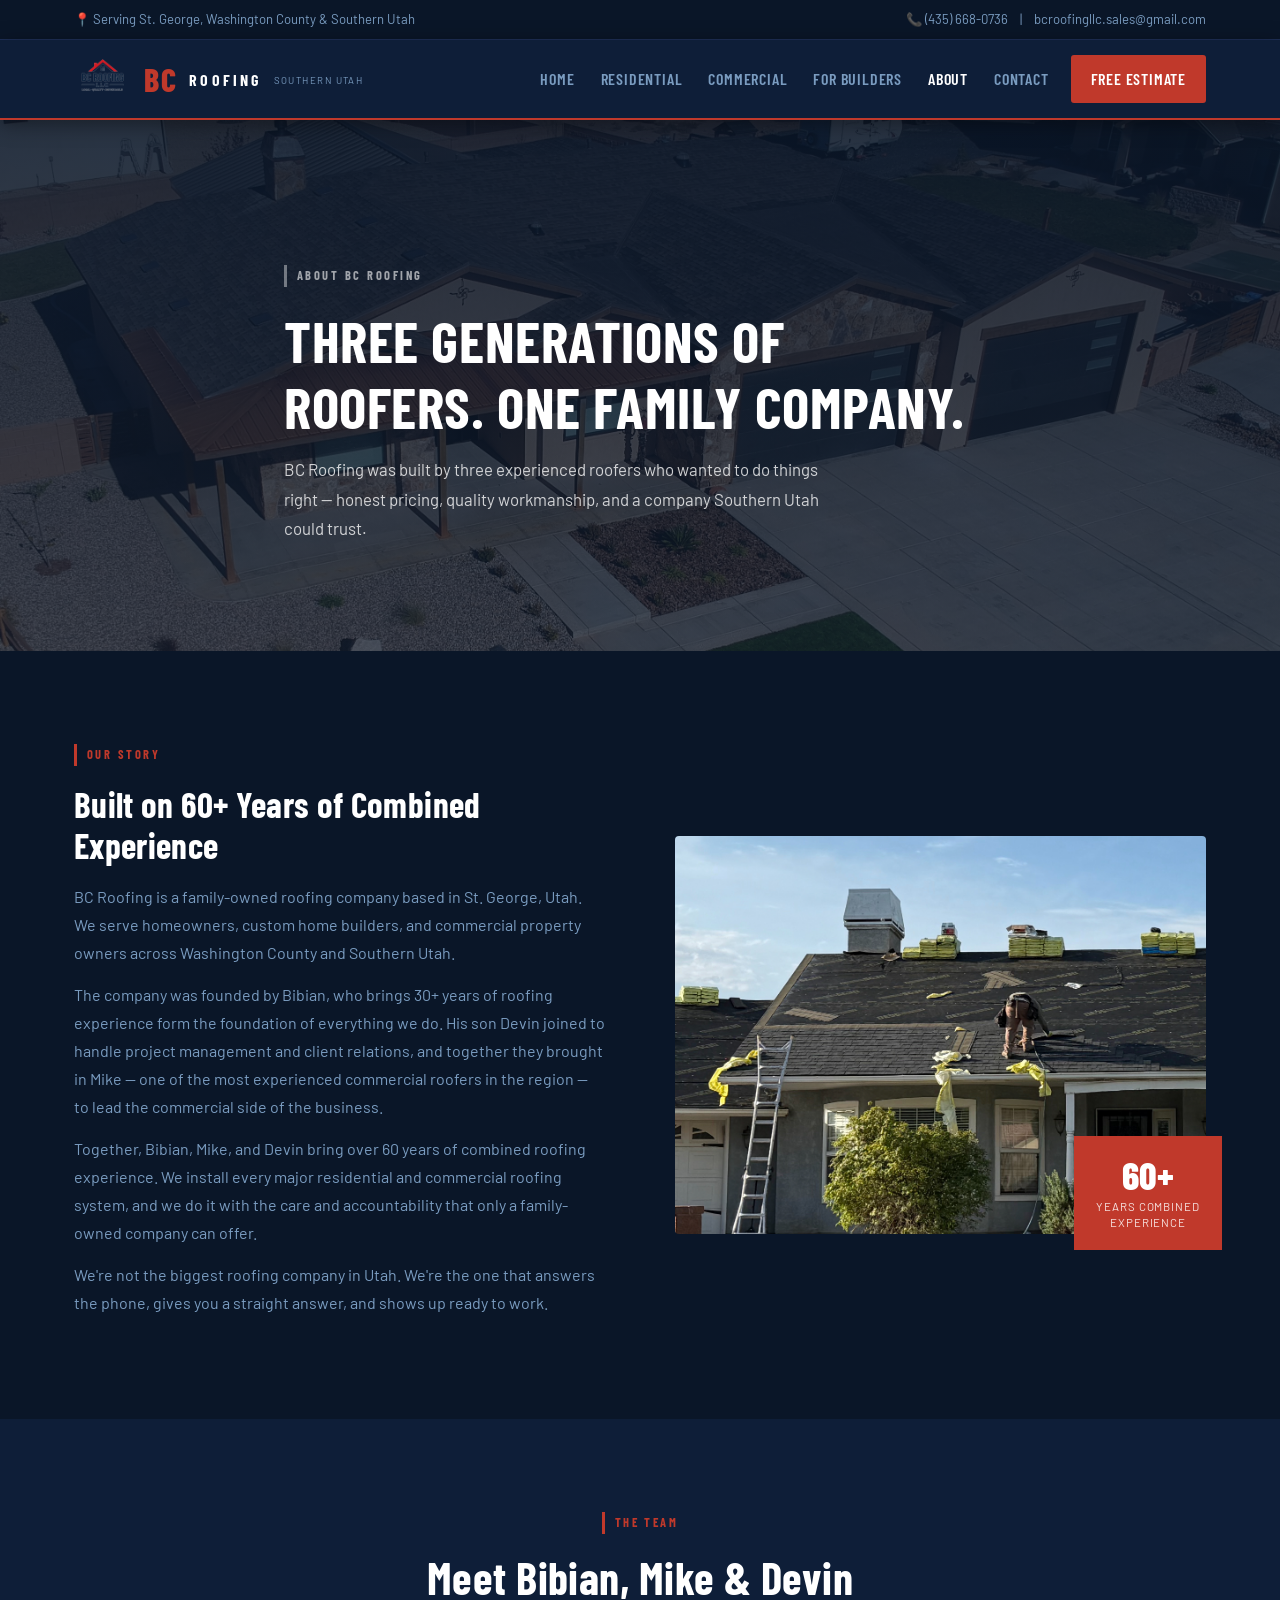
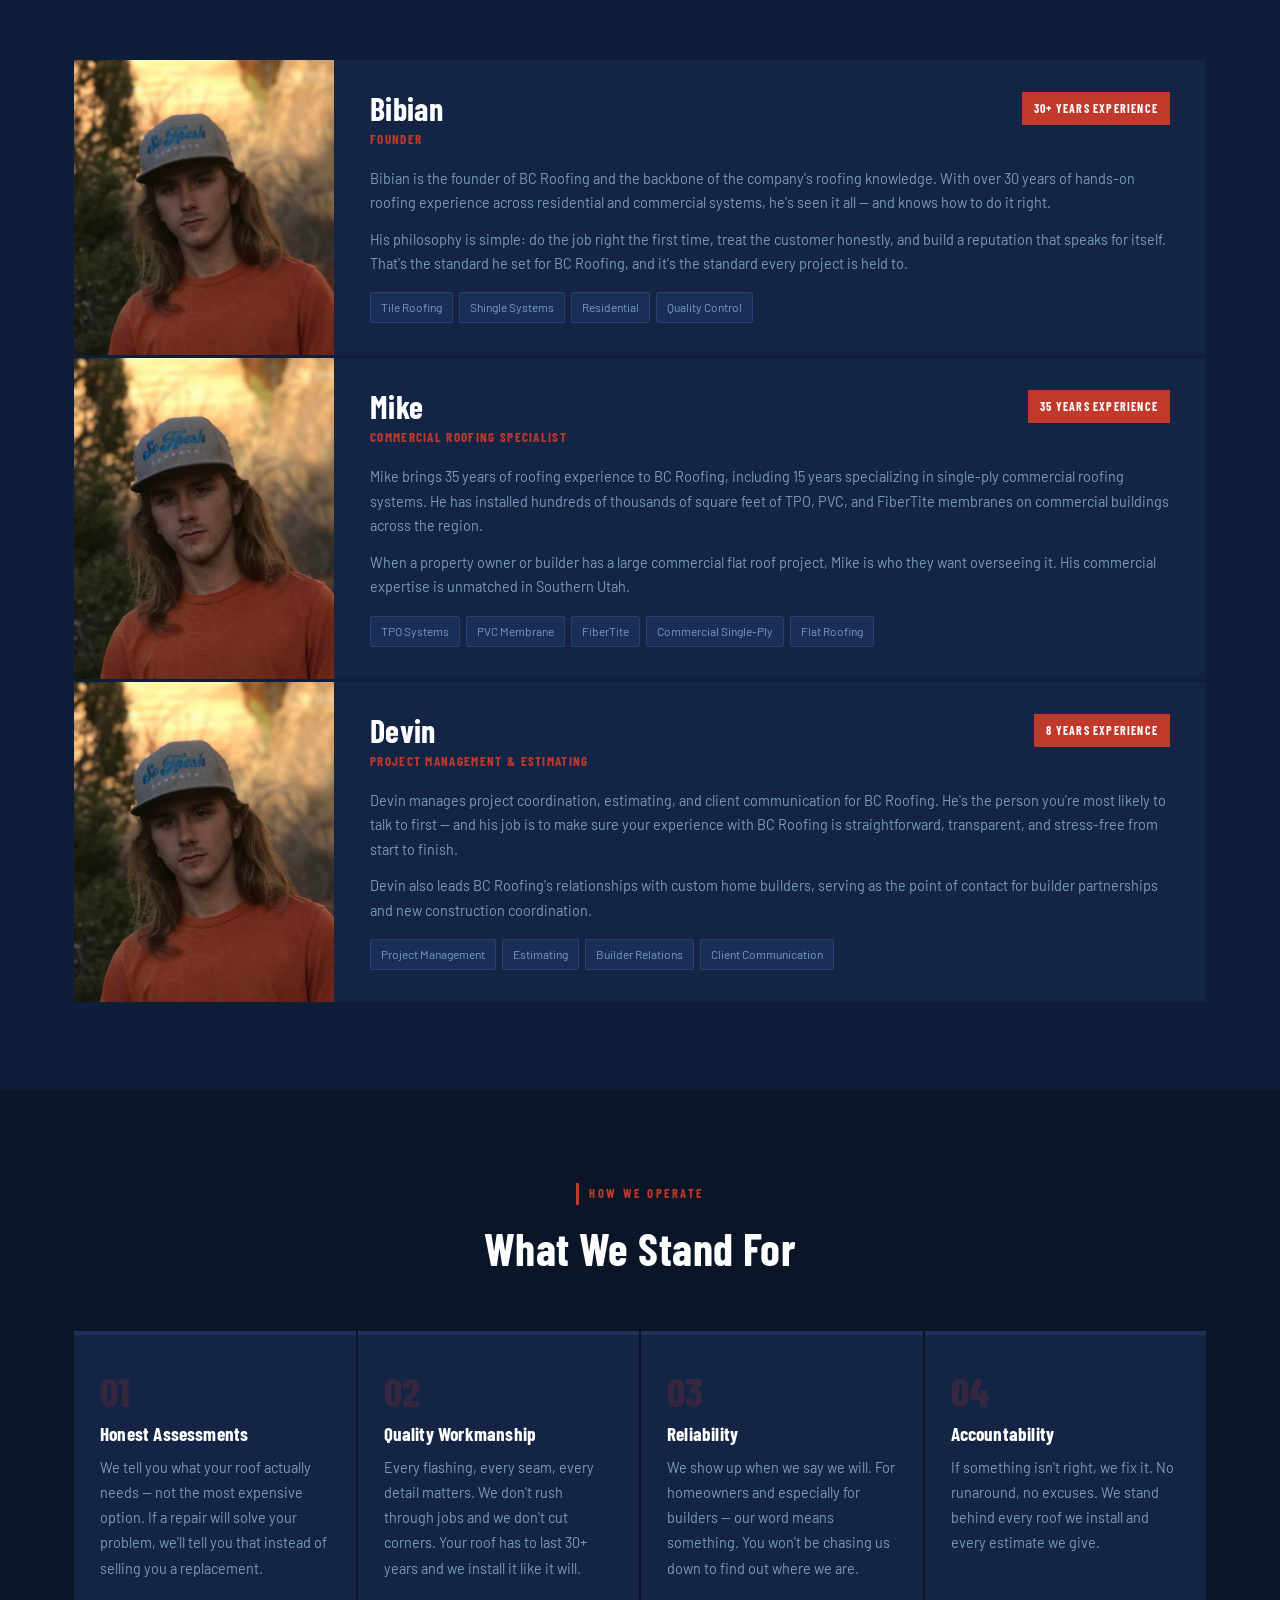
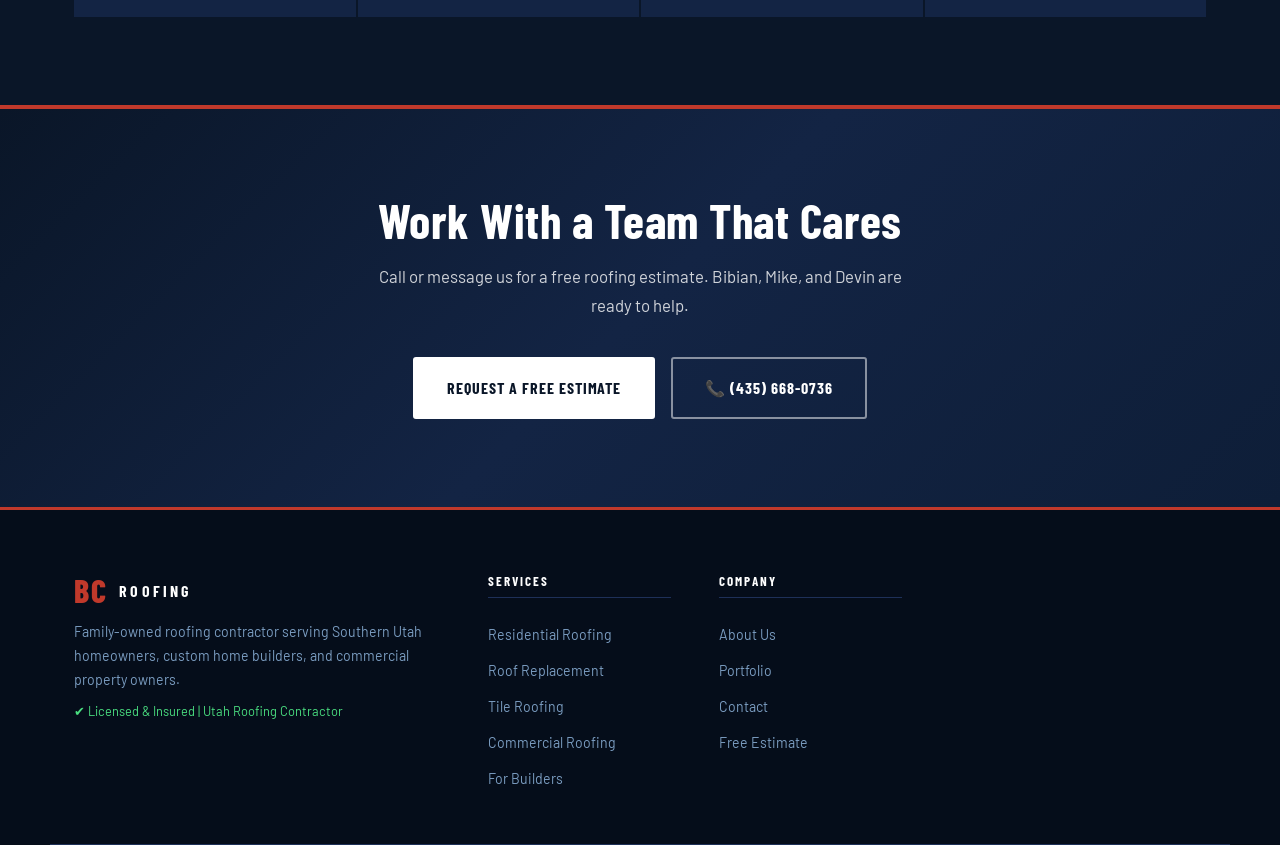
==== commit 910ac891: "Add files via upload" ====
--- a/about.html
+++ b/about.html
@@ -17,7 +17,7 @@
     <div class="topbar-right">
       <a href="tel:+14356680736">📞 (435) 668-0736</a>
       <span class="divider">|</span>
-      <a href="/cdn-cgi/l/email-protection#caa8a9b8a5a5aca3a4ada6a6a9e4b9aba6afb98aada7aba3a6e4a9a5a7"><span class="__cf_email__" data-cfemail="96f4f5e4f9f9f0fff8f1fafaf5b8e5f7faf3e5d6f1fbf7fffab8f5f9fb">[email&#160;protected]</span></a>
+      <a href="mailto:bcroofingllc.sales@gmail.com">bcroofingllc.sales@gmail.com</a>
     </div>
   </div>
 </div>
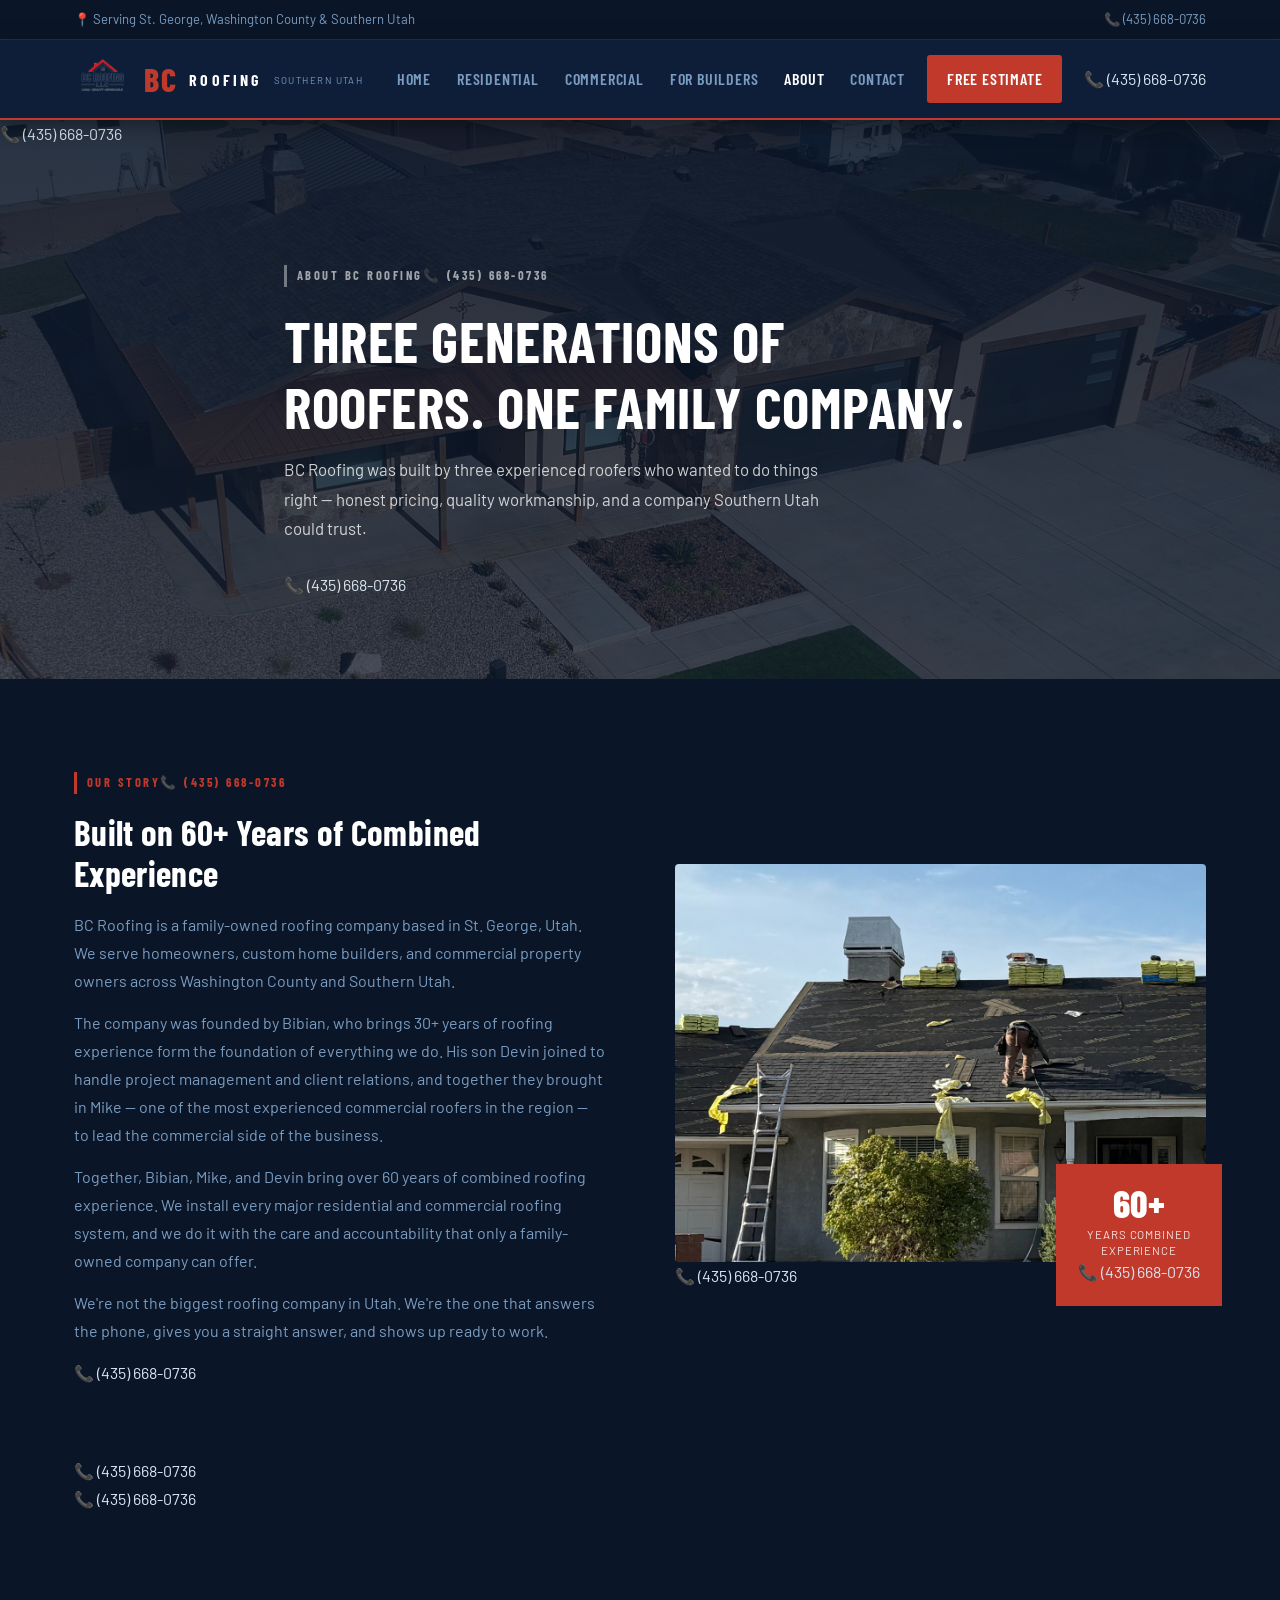
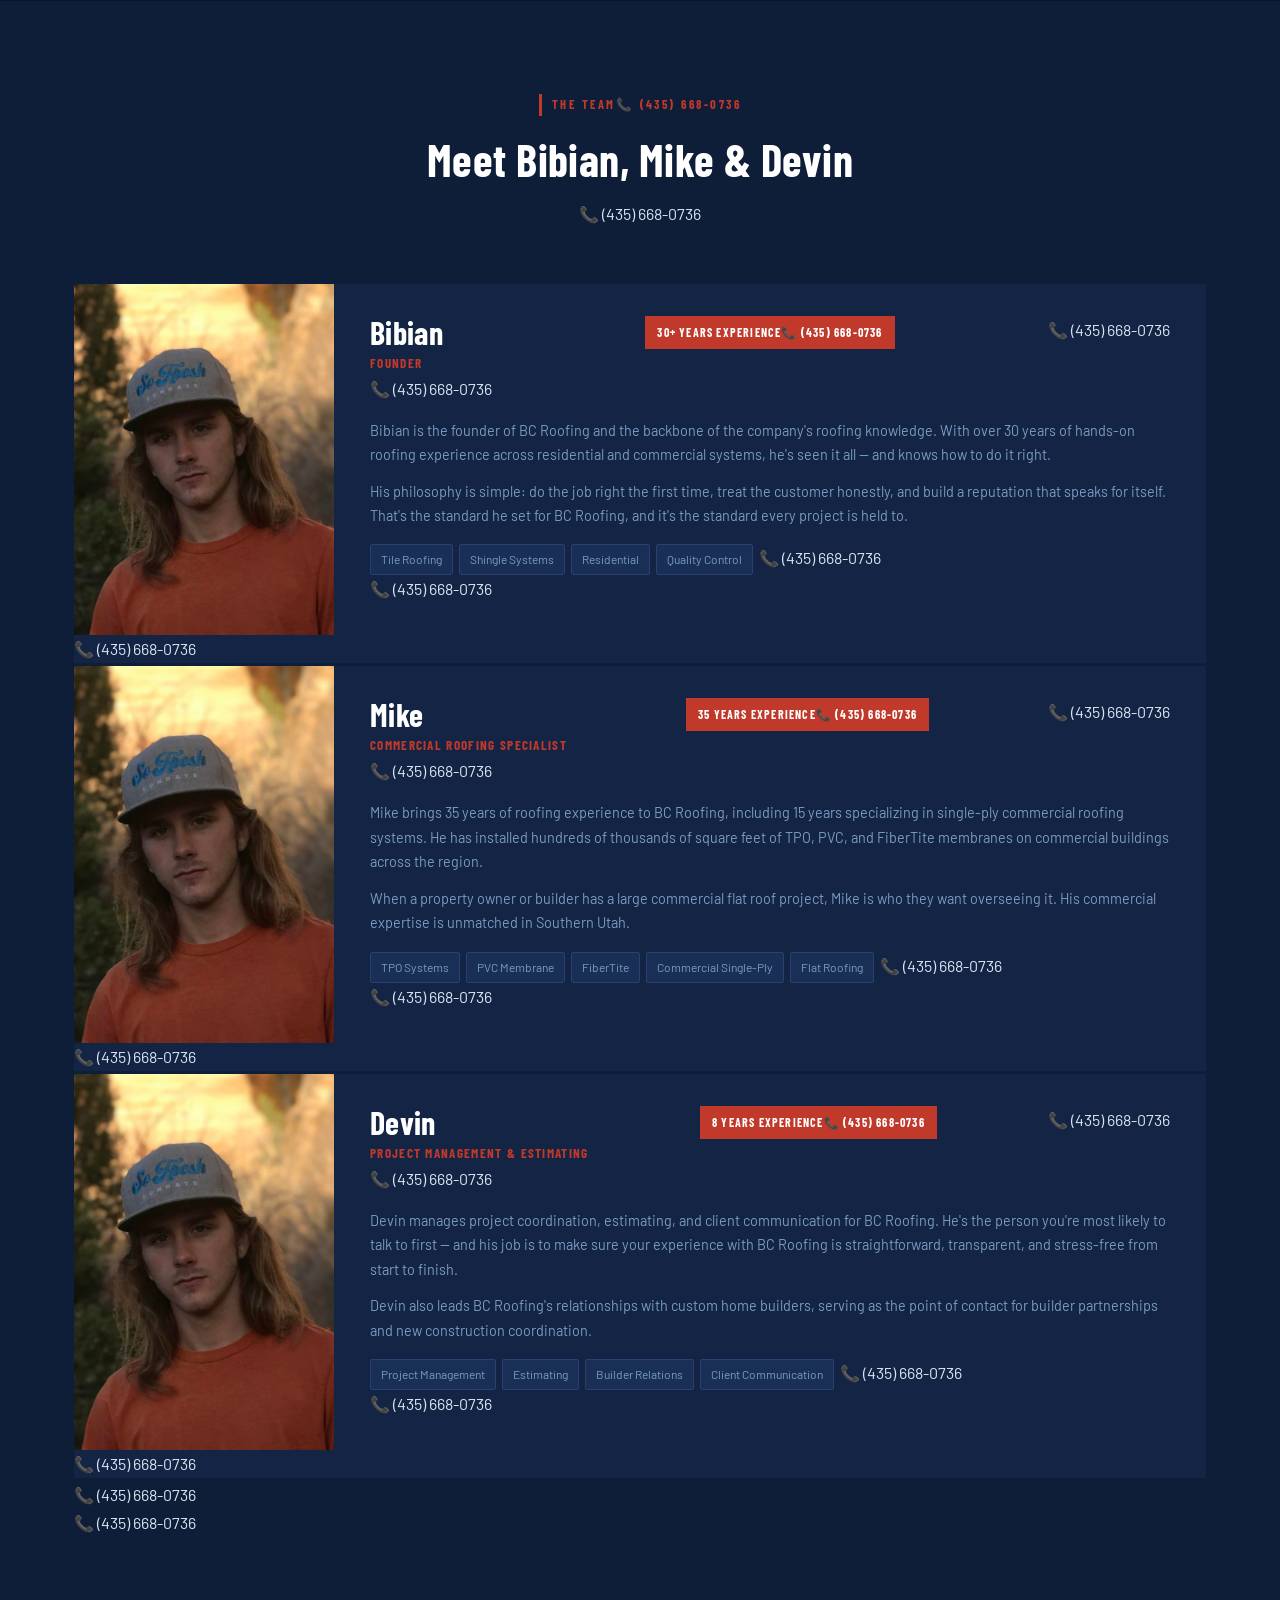
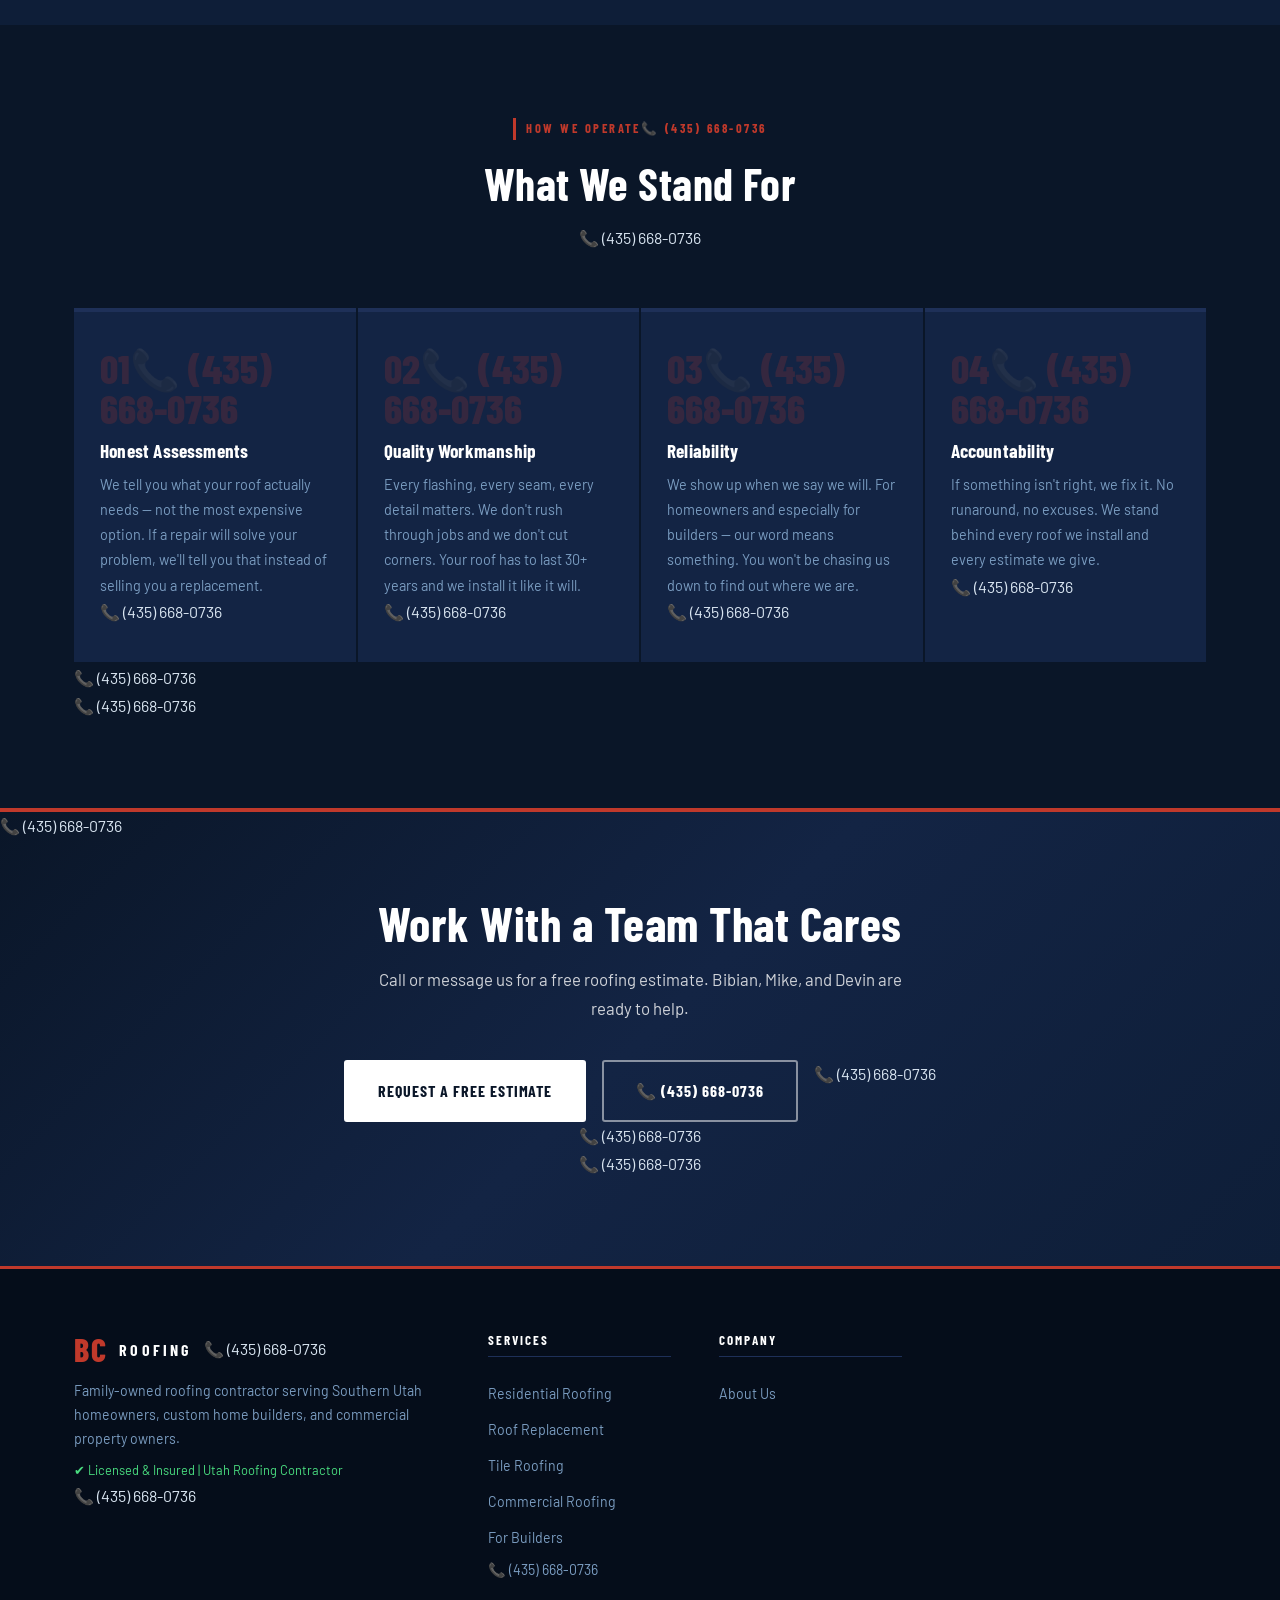
==== commit 92d08b2f: "Add files via upload" ====
--- a/about.html
+++ b/about.html
@@ -13,11 +13,9 @@
 
 <div class="topbar">
   <div class="topbar-inner">
-    <span>📍 Serving St. George, Washington County & Southern Utah</span>
+    <span>📍 Serving St. George, Washington County &amp; Southern Utah</span>
     <div class="topbar-right">
       <a href="tel:+14356680736">📞 (435) 668-0736</a>
-      <span class="divider">|</span>
-      <a href="mailto:bcroofingllc.sales@gmail.com">bcroofingllc.sales@gmail.com</a>
     </div>
   </div>
 </div>
@@ -39,18 +37,21 @@
       <li><a href="about.html" class="active">About</a></li>
       <li><a href="contact.html">Contact</a></li>
       <li><a href="contact.html" class="nav-cta">Free Estimate</a></li>
-    </ul>
-  </div>
+    </ul><a href="tel:+14356680736">📞 (435) 668-0736</a>
+    </div>
 </nav>
 
 <section class="page-hero">
-  <div class="page-hero-bg" style="background-image:url('hero-about.jpg')"></div>
-  <div class="page-hero-overlay"></div>
+  <div class="page-hero-bg" style="background-image:url('hero-about.jpg')"><a href="tel:+14356680736">📞 (435) 668-0736</a>
+    </div>
+  <div class="page-hero-overlay"><a href="tel:+14356680736">📞 (435) 668-0736</a>
+    </div>
   <div class="container page-hero-content">
-    <div class="section-tag light">About BC Roofing</div>
+    <div class="section-tag light">About BC Roofing<a href="tel:+14356680736">📞 (435) 668-0736</a>
+    </div>
     <h1>Three Generations of Roofers. One Family Company.</h1>
-    <p>BC Roofing was built by three experienced roofers who wanted to do things right — honest pricing, quality workmanship, and a company Southern Utah could trust.</p>
-  </div>
+    <p>BC Roofing was built by three experienced roofers who wanted to do things right — honest pricing, quality workmanship, and a company Southern Utah could trust.</p><a href="tel:+14356680736">📞 (435) 668-0736</a>
+    </div>
 </section>
 
 <!-- STORY -->
@@ -58,68 +59,72 @@
   <div class="container">
     <div class="about-story-inner">
       <div class="about-story-text">
-        <div class="section-tag">Our Story</div>
+        <div class="section-tag">Our Story<a href="tel:+14356680736">📞 (435) 668-0736</a>
+    </div>
         <h2>Built on 60+ Years of Combined Experience</h2>
         <p>BC Roofing is a family-owned roofing company based in St. George, Utah. We serve homeowners, custom home builders, and commercial property owners across Washington County and Southern Utah.</p>
         <p>The company was founded by Bibian, who brings 30+ years of roofing experience form the foundation of everything we do. His son Devin joined to handle project management and client relations, and together they brought in Mike — one of the most experienced commercial roofers in the region — to lead the commercial side of the business.</p>
         <p>Together, Bibian, Mike, and Devin bring over 60 years of combined roofing experience. We install every major residential and commercial roofing system, and we do it with the care and accountability that only a family-owned company can offer.</p>
-        <p>We're not the biggest roofing company in Utah. We're the one that answers the phone, gives you a straight answer, and shows up ready to work.</p>
-      </div>
+        <p>We're not the biggest roofing company in Utah. We're the one that answers the phone, gives you a straight answer, and shows up ready to work.</p><a href="tel:+14356680736">📞 (435) 668-0736</a>
+    </div>
       <div class="about-story-img">
         <img src="about-story.png" alt="BC Roofing team"/>
         <div class="story-badge">
           <span class="sb-num">60+</span>
-          <span class="sb-label">Years Combined<br>Experience</span>
-        </div>
-      </div>
-    </div>
-  </div>
+          <span class="sb-label">Years Combined<br>Experience</span><a href="tel:+14356680736">📞 (435) 668-0736</a>
+    </div><a href="tel:+14356680736">📞 (435) 668-0736</a>
+    </div><a href="tel:+14356680736">📞 (435) 668-0736</a>
+    </div><a href="tel:+14356680736">📞 (435) 668-0736</a>
+    </div>
 </section>
 
 <!-- TEAM -->
 <section class="section alt-bg">
   <div class="container">
     <div class="section-header">
-      <div class="section-tag">The Team</div>
-      <h2>Meet Bibian, Mike & Devin</h2>
+      <div class="section-tag">The Team<a href="tel:+14356680736">📞 (435) 668-0736</a>
+    </div>
+      <h2>Meet Bibian, Mike & Devin</h2><a href="tel:+14356680736">📞 (435) 668-0736</a>
     </div>
     <div class="team-cards">
 
       <div class="team-card-v2">
         <div class="tc2-img">
-          <img src="devin.jpg" alt="Bibian — BC Roofing Founder"/>
-        </div>
+          <img src="devin.jpg" alt="Bibian — BC Roofing Founder"/><a href="tel:+14356680736">📞 (435) 668-0736</a>
+    </div>
         <div class="tc2-text">
           <div class="tc2-name-row">
             <div>
               <h3>Bibian</h3>
-              <span class="tc2-title">Founder</span>
-            </div>
-            <div class="tc2-exp-badge">30+ Years Experience</div>
-          </div>
+              <span class="tc2-title">Founder</span><a href="tel:+14356680736">📞 (435) 668-0736</a>
+    </div>
+            <div class="tc2-exp-badge">30+ Years Experience<a href="tel:+14356680736">📞 (435) 668-0736</a>
+    </div><a href="tel:+14356680736">📞 (435) 668-0736</a>
+    </div>
           <p>Bibian is the founder of BC Roofing and the backbone of the company's roofing knowledge. With over 30 years of hands-on roofing experience across residential and commercial systems, he's seen it all — and knows how to do it right.</p>
           <p>His philosophy is simple: do the job right the first time, treat the customer honestly, and build a reputation that speaks for itself. That's the standard he set for BC Roofing, and it's the standard every project is held to.</p>
           <div class="tc2-skills">
             <span>Tile Roofing</span>
             <span>Shingle Systems</span>
             <span>Residential</span>
-            <span>Quality Control</span>
-          </div>
-        </div>
-      </div>
+            <span>Quality Control</span><a href="tel:+14356680736">📞 (435) 668-0736</a>
+    </div><a href="tel:+14356680736">📞 (435) 668-0736</a>
+    </div><a href="tel:+14356680736">📞 (435) 668-0736</a>
+    </div>
 
       <div class="team-card-v2">
         <div class="tc2-img">
-          <img src="devin.jpg" alt="Mike — Commercial Roofing Specialist"/>
-        </div>
+          <img src="devin.jpg" alt="Mike — Commercial Roofing Specialist"/><a href="tel:+14356680736">📞 (435) 668-0736</a>
+    </div>
         <div class="tc2-text">
           <div class="tc2-name-row">
             <div>
               <h3>Mike</h3>
-              <span class="tc2-title">Commercial Roofing Specialist</span>
-            </div>
-            <div class="tc2-exp-badge">35 Years Experience</div>
-          </div>
+              <span class="tc2-title">Commercial Roofing Specialist</span><a href="tel:+14356680736">📞 (435) 668-0736</a>
+    </div>
+            <div class="tc2-exp-badge">35 Years Experience<a href="tel:+14356680736">📞 (435) 668-0736</a>
+    </div><a href="tel:+14356680736">📞 (435) 668-0736</a>
+    </div>
           <p>Mike brings 35 years of roofing experience to BC Roofing, including 15 years specializing in single-ply commercial roofing systems. He has installed hundreds of thousands of square feet of TPO, PVC, and FiberTite membranes on commercial buildings across the region.</p>
           <p>When a property owner or builder has a large commercial flat roof project, Mike is who they want overseeing it. His commercial expertise is unmatched in Southern Utah.</p>
           <div class="tc2-skills">
@@ -127,90 +132,97 @@
             <span>PVC Membrane</span>
             <span>FiberTite</span>
             <span>Commercial Single-Ply</span>
-            <span>Flat Roofing</span>
-          </div>
-        </div>
-      </div>
+            <span>Flat Roofing</span><a href="tel:+14356680736">📞 (435) 668-0736</a>
+    </div><a href="tel:+14356680736">📞 (435) 668-0736</a>
+    </div><a href="tel:+14356680736">📞 (435) 668-0736</a>
+    </div>
 
       <div class="team-card-v2">
         <div class="tc2-img">
-          <img src="devin.jpg" alt="Devin — Project Management & Estimating"/>
-        </div>
+          <img src="devin.jpg" alt="Devin — Project Management & Estimating"/><a href="tel:+14356680736">📞 (435) 668-0736</a>
+    </div>
         <div class="tc2-text">
           <div class="tc2-name-row">
             <div>
               <h3>Devin</h3>
-              <span class="tc2-title">Project Management & Estimating</span>
-            </div>
-            <div class="tc2-exp-badge">8 Years Experience</div>
-          </div>
+              <span class="tc2-title">Project Management & Estimating</span><a href="tel:+14356680736">📞 (435) 668-0736</a>
+    </div>
+            <div class="tc2-exp-badge">8 Years Experience<a href="tel:+14356680736">📞 (435) 668-0736</a>
+    </div><a href="tel:+14356680736">📞 (435) 668-0736</a>
+    </div>
           <p>Devin manages project coordination, estimating, and client communication for BC Roofing. He's the person you're most likely to talk to first — and his job is to make sure your experience with BC Roofing is straightforward, transparent, and stress-free from start to finish.</p>
           <p>Devin also leads BC Roofing's relationships with custom home builders, serving as the point of contact for builder partnerships and new construction coordination.</p>
           <div class="tc2-skills">
             <span>Project Management</span>
             <span>Estimating</span>
             <span>Builder Relations</span>
-            <span>Client Communication</span>
-          </div>
-        </div>
-      </div>
-
-    </div>
-  </div>
+            <span>Client Communication</span><a href="tel:+14356680736">📞 (435) 668-0736</a>
+    </div><a href="tel:+14356680736">📞 (435) 668-0736</a>
+    </div><a href="tel:+14356680736">📞 (435) 668-0736</a>
+    </div><a href="tel:+14356680736">📞 (435) 668-0736</a>
+    </div><a href="tel:+14356680736">📞 (435) 668-0736</a>
+    </div>
 </section>
 
 <!-- VALUES -->
 <section class="section">
   <div class="container">
     <div class="section-header">
-      <div class="section-tag">How We Operate</div>
-      <h2>What We Stand For</h2>
+      <div class="section-tag">How We Operate<a href="tel:+14356680736">📞 (435) 668-0736</a>
+    </div>
+      <h2>What We Stand For</h2><a href="tel:+14356680736">📞 (435) 668-0736</a>
     </div>
     <div class="values-grid-v2">
       <div class="val-item">
-        <div class="val-num">01</div>
+        <div class="val-num">01<a href="tel:+14356680736">📞 (435) 668-0736</a>
+    </div>
         <h3>Honest Assessments</h3>
-        <p>We tell you what your roof actually needs — not the most expensive option. If a repair will solve your problem, we'll tell you that instead of selling you a replacement.</p>
-      </div>
-      <div class="val-item">
-        <div class="val-num">02</div>
+        <p>We tell you what your roof actually needs — not the most expensive option. If a repair will solve your problem, we'll tell you that instead of selling you a replacement.</p><a href="tel:+14356680736">📞 (435) 668-0736</a>
+    </div>
+      <div class="val-item">
+        <div class="val-num">02<a href="tel:+14356680736">📞 (435) 668-0736</a>
+    </div>
         <h3>Quality Workmanship</h3>
-        <p>Every flashing, every seam, every detail matters. We don't rush through jobs and we don't cut corners. Your roof has to last 30+ years and we install it like it will.</p>
-      </div>
-      <div class="val-item">
-        <div class="val-num">03</div>
+        <p>Every flashing, every seam, every detail matters. We don't rush through jobs and we don't cut corners. Your roof has to last 30+ years and we install it like it will.</p><a href="tel:+14356680736">📞 (435) 668-0736</a>
+    </div>
+      <div class="val-item">
+        <div class="val-num">03<a href="tel:+14356680736">📞 (435) 668-0736</a>
+    </div>
         <h3>Reliability</h3>
-        <p>We show up when we say we will. For homeowners and especially for builders — our word means something. You won't be chasing us down to find out where we are.</p>
-      </div>
-      <div class="val-item">
-        <div class="val-num">04</div>
+        <p>We show up when we say we will. For homeowners and especially for builders — our word means something. You won't be chasing us down to find out where we are.</p><a href="tel:+14356680736">📞 (435) 668-0736</a>
+    </div>
+      <div class="val-item">
+        <div class="val-num">04<a href="tel:+14356680736">📞 (435) 668-0736</a>
+    </div>
         <h3>Accountability</h3>
-        <p>If something isn't right, we fix it. No runaround, no excuses. We stand behind every roof we install and every estimate we give.</p>
-      </div>
-    </div>
-  </div>
+        <p>If something isn't right, we fix it. No runaround, no excuses. We stand behind every roof we install and every estimate we give.</p><a href="tel:+14356680736">📞 (435) 668-0736</a>
+    </div><a href="tel:+14356680736">📞 (435) 668-0736</a>
+    </div><a href="tel:+14356680736">📞 (435) 668-0736</a>
+    </div>
 </section>
 
 <section class="bottom-cta">
-  <div class="bottom-cta-bg"></div>
+  <div class="bottom-cta-bg"><a href="tel:+14356680736">📞 (435) 668-0736</a>
+    </div>
   <div class="container bottom-cta-inner">
     <div class="bcta-text">
       <h2>Work With a Team That Cares</h2>
       <p>Call or message us for a free roofing estimate. Bibian, Mike, and Devin are ready to help.</p>
       <div class="bcta-actions">
         <a href="contact.html" class="cta-white">Request a Free Estimate</a>
-        <a href="tel:+14356680736" class="cta-outline-white">📞 (435) 668-0736</a>
-      </div>
-    </div>
-  </div>
+        <a href="tel:+14356680736" class="cta-outline-white">📞 (435) 668-0736</a><a href="tel:+14356680736">📞 (435) 668-0736</a>
+    </div><a href="tel:+14356680736">📞 (435) 668-0736</a>
+    </div><a href="tel:+14356680736">📞 (435) 668-0736</a>
+    </div>
 </section>
 
 <footer class="footer">
   <div class="container footer-inner">
     <div class="footer-brand">
-      <div class="logo"><span class="logo-bc">BC</span><span class="logo-roofing">ROOFING</span></div>
+      <div class="logo"><span class="logo-bc">BC</span><span class="logo-roofing">ROOFING</span><a href="tel:+14356680736">📞 (435) 668-0736</a>
+    </div>
       <p>Family-owned roofing contractor serving Southern Utah homeowners, custom home builders, and commercial property owners.</p>
-      <p class="lic-tag">✔ Licensed &amp; Insured | Utah Roofing Contractor</p>
+      <p class="lic-tag">✔ Licensed &amp; Insured | Utah Roofing Contractor</p><a href="tel:+14356680736">📞 (435) 668-0736</a>
     </div>
     <div class="footer-col">
       <h4>Services</h4>
@@ -220,13 +232,10 @@
         <li><a href="residential.html#tile">Tile Roofing</a></li>
         <li><a href="commercial.html">Commercial Roofing</a></li>
         <li><a href="builders.html">For Builders</a></li>
-      </ul>
+      </ul><a href="tel:+14356680736">📞 (435) 668-0736</a>
     </div>
     <div class="footer-col">
       <h4>Company</h4>
       <ul>
         <li><a href="about.html">About Us</a></li>
-        <li><a href="portfolio.html">Portfolio</a></li>
-        <li><a href="contact.html">Contact</a></li>
-        <li><a href="contact.html">Free Estimate</a></li>
- +        <li><a
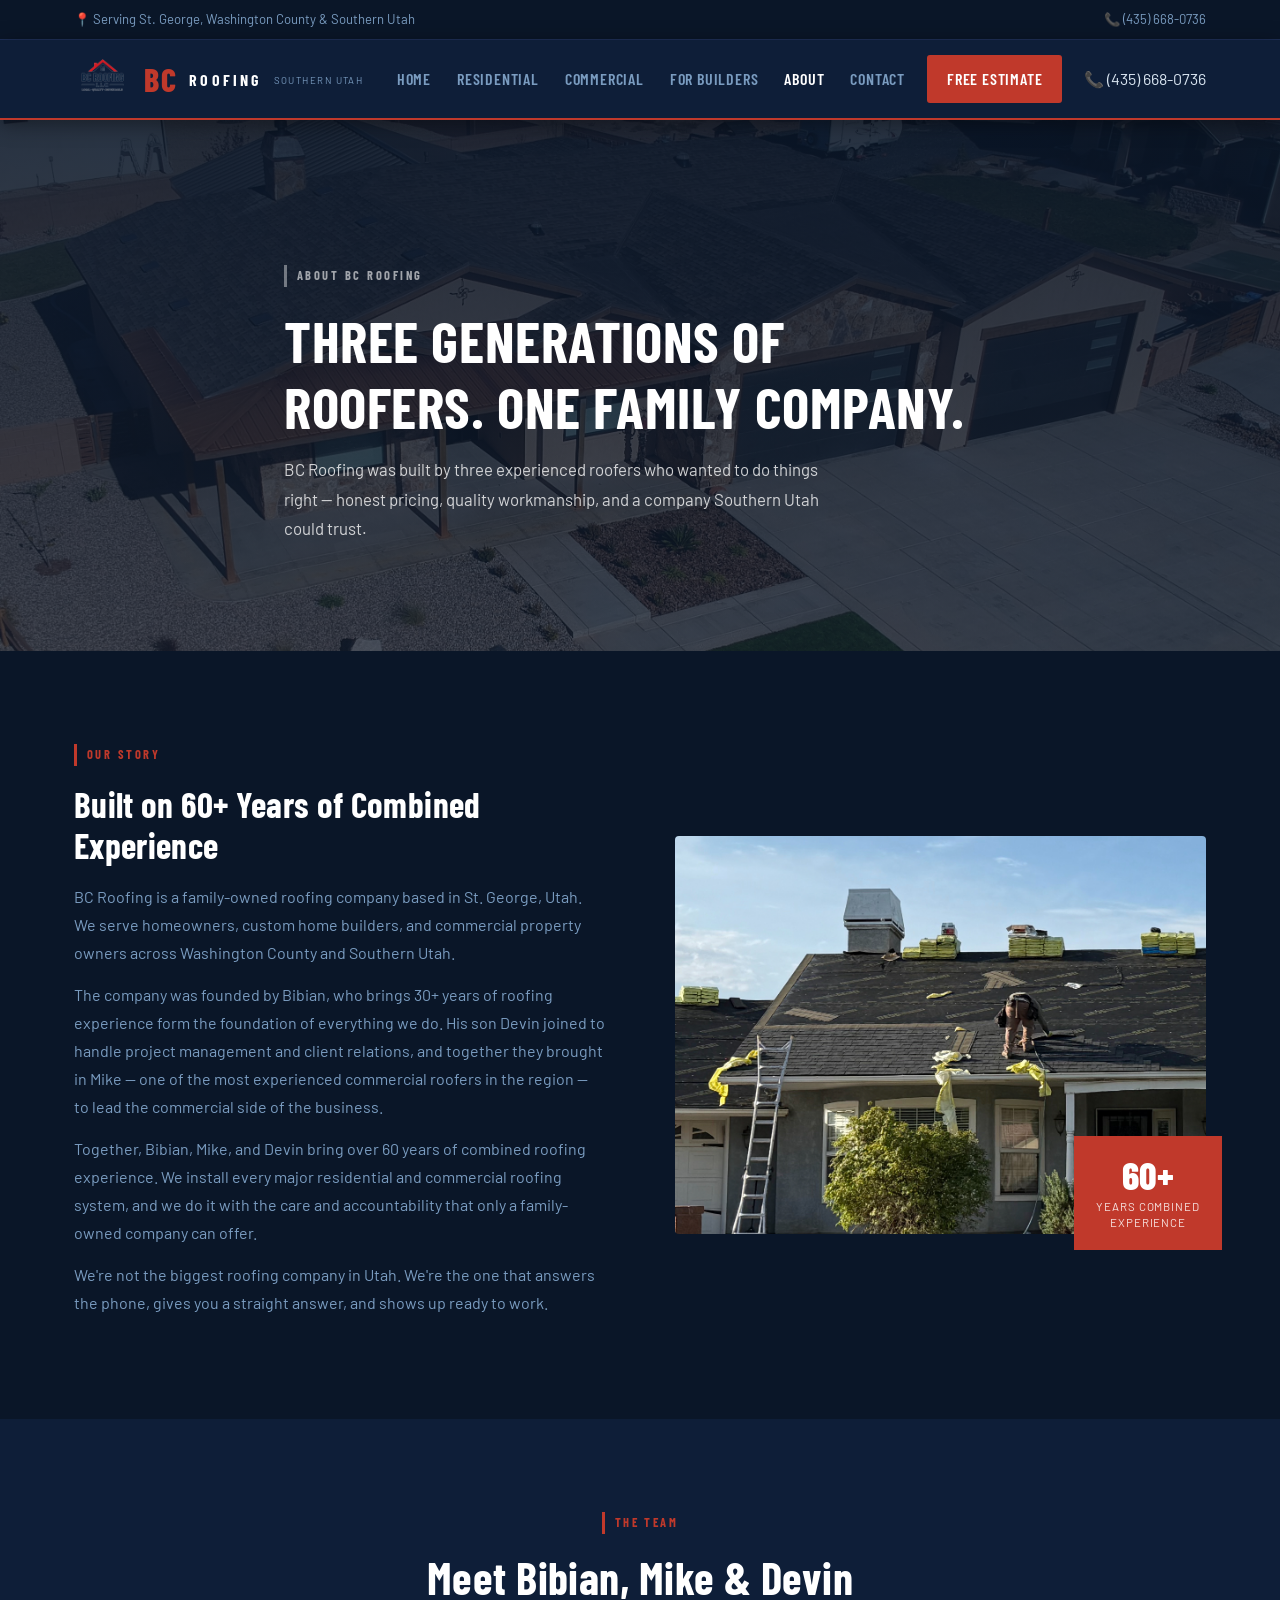
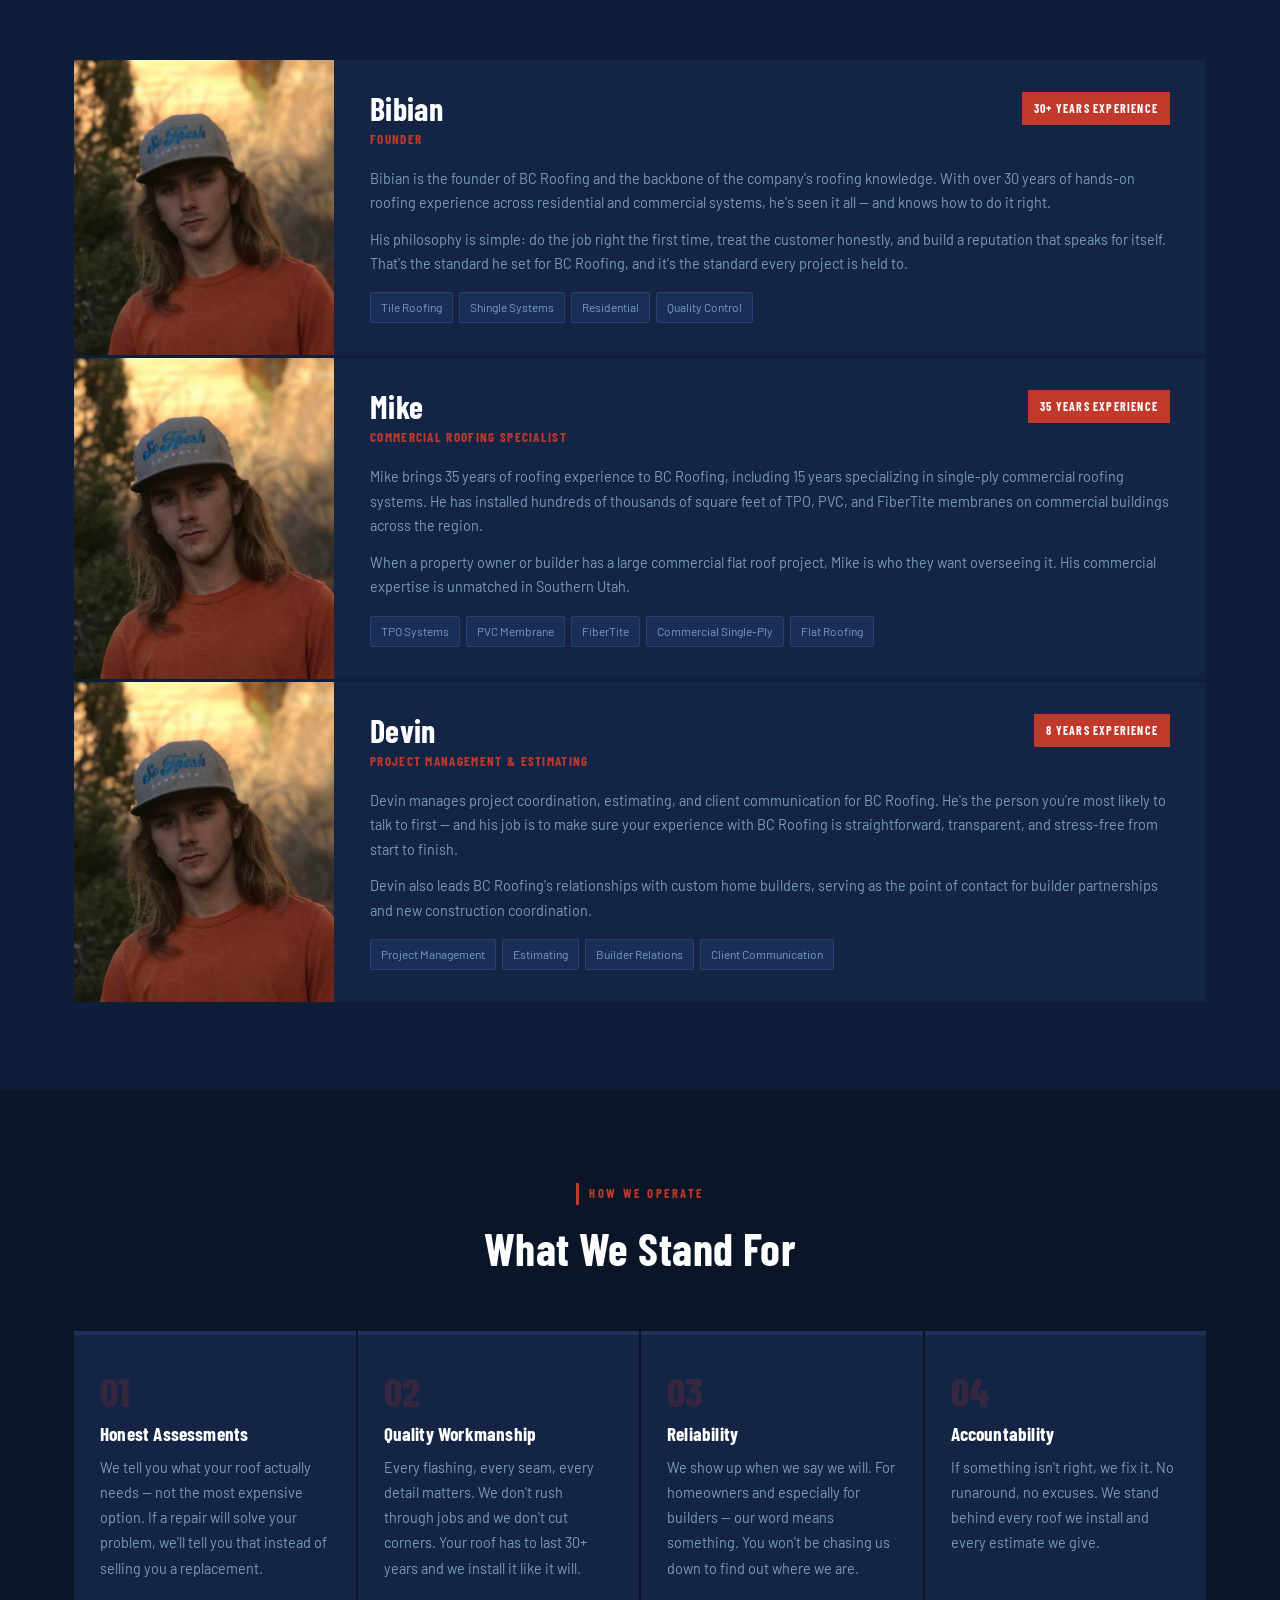
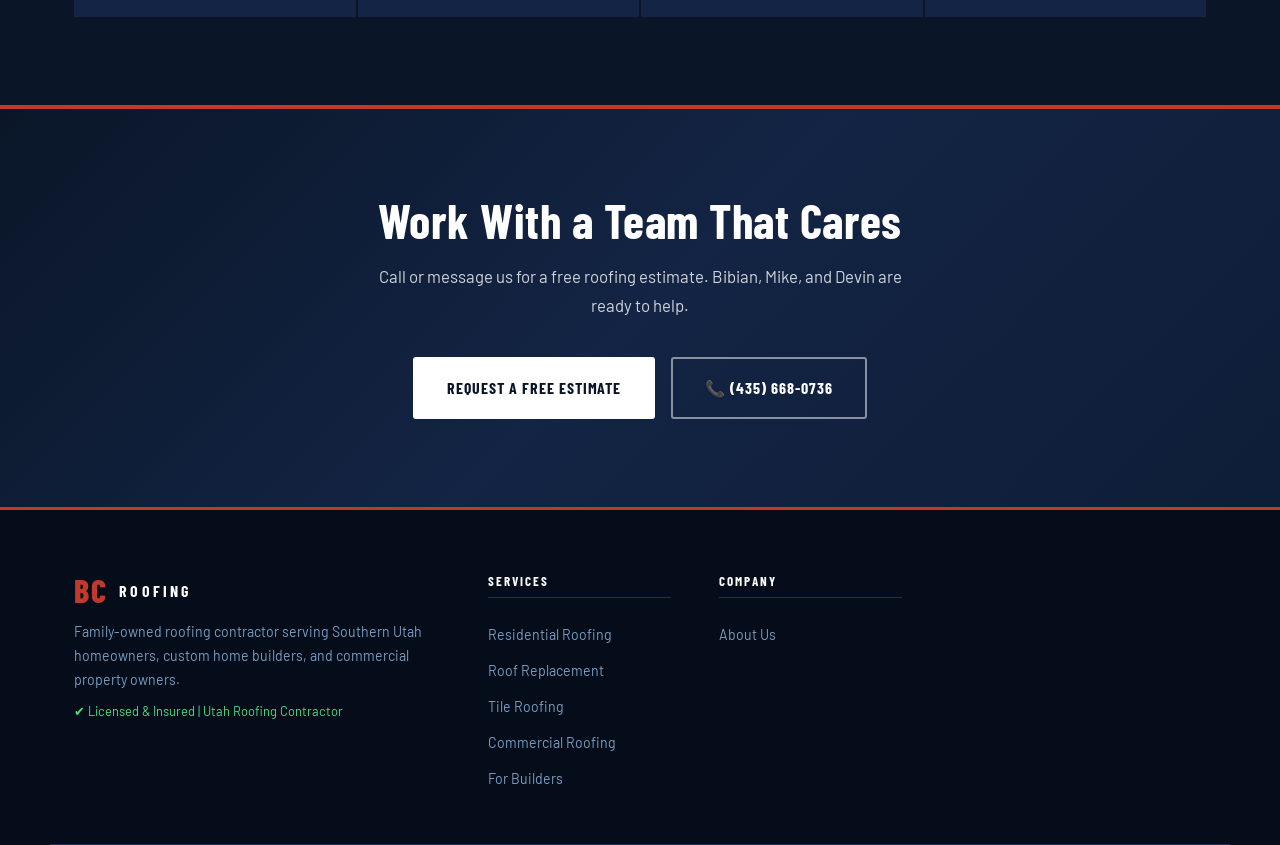
==== commit 27524ab5: "Add files via upload" ====
--- a/about.html
+++ b/about.html
@@ -37,20 +37,21 @@
       <li><a href="about.html" class="active">About</a></li>
       <li><a href="contact.html">Contact</a></li>
       <li><a href="contact.html" class="nav-cta">Free Estimate</a></li>
-    </ul><a href="tel:+14356680736">📞 (435) 668-0736</a>
+    </ul>
+    <a href="tel:+14356680736">📞 (435) 668-0736</a>
     </div>
 </nav>
 
 <section class="page-hero">
-  <div class="page-hero-bg" style="background-image:url('hero-about.jpg')"><a href="tel:+14356680736">📞 (435) 668-0736</a>
-    </div>
-  <div class="page-hero-overlay"><a href="tel:+14356680736">📞 (435) 668-0736</a>
+  <div class="page-hero-bg" style="background-image:url('hero-about.jpg')">
+    </div>
+  <div class="page-hero-overlay">
     </div>
   <div class="container page-hero-content">
-    <div class="section-tag light">About BC Roofing<a href="tel:+14356680736">📞 (435) 668-0736</a>
+    <div class="section-tag light">About BC Roofing
     </div>
     <h1>Three Generations of Roofers. One Family Company.</h1>
-    <p>BC Roofing was built by three experienced roofers who wanted to do things right — honest pricing, quality workmanship, and a company Southern Utah could trust.</p><a href="tel:+14356680736">📞 (435) 668-0736</a>
+    <p>BC Roofing was built by three experienced roofers who wanted to do things right — honest pricing, quality workmanship, and a company Southern Utah could trust.</p>
     </div>
 </section>
 
@@ -59,22 +60,22 @@
   <div class="container">
     <div class="about-story-inner">
       <div class="about-story-text">
-        <div class="section-tag">Our Story<a href="tel:+14356680736">📞 (435) 668-0736</a>
+        <div class="section-tag">Our Story
     </div>
         <h2>Built on 60+ Years of Combined Experience</h2>
         <p>BC Roofing is a family-owned roofing company based in St. George, Utah. We serve homeowners, custom home builders, and commercial property owners across Washington County and Southern Utah.</p>
         <p>The company was founded by Bibian, who brings 30+ years of roofing experience form the foundation of everything we do. His son Devin joined to handle project management and client relations, and together they brought in Mike — one of the most experienced commercial roofers in the region — to lead the commercial side of the business.</p>
         <p>Together, Bibian, Mike, and Devin bring over 60 years of combined roofing experience. We install every major residential and commercial roofing system, and we do it with the care and accountability that only a family-owned company can offer.</p>
-        <p>We're not the biggest roofing company in Utah. We're the one that answers the phone, gives you a straight answer, and shows up ready to work.</p><a href="tel:+14356680736">📞 (435) 668-0736</a>
+        <p>We're not the biggest roofing company in Utah. We're the one that answers the phone, gives you a straight answer, and shows up ready to work.</p>
     </div>
       <div class="about-story-img">
         <img src="about-story.png" alt="BC Roofing team"/>
         <div class="story-badge">
           <span class="sb-num">60+</span>
-          <span class="sb-label">Years Combined<br>Experience</span><a href="tel:+14356680736">📞 (435) 668-0736</a>
-    </div><a href="tel:+14356680736">📞 (435) 668-0736</a>
-    </div><a href="tel:+14356680736">📞 (435) 668-0736</a>
-    </div><a href="tel:+14356680736">📞 (435) 668-0736</a>
+          <span class="sb-label">Years Combined<br>Experience</span>
+    </div>
+    </div>
+    </div>
     </div>
 </section>
 
@@ -82,24 +83,24 @@
 <section class="section alt-bg">
   <div class="container">
     <div class="section-header">
-      <div class="section-tag">The Team<a href="tel:+14356680736">📞 (435) 668-0736</a>
-    </div>
-      <h2>Meet Bibian, Mike & Devin</h2><a href="tel:+14356680736">📞 (435) 668-0736</a>
+      <div class="section-tag">The Team
+    </div>
+      <h2>Meet Bibian, Mike & Devin</h2>
     </div>
     <div class="team-cards">
 
       <div class="team-card-v2">
         <div class="tc2-img">
-          <img src="devin.jpg" alt="Bibian — BC Roofing Founder"/><a href="tel:+14356680736">📞 (435) 668-0736</a>
+          <img src="devin.jpg" alt="Bibian — BC Roofing Founder"/>
     </div>
         <div class="tc2-text">
           <div class="tc2-name-row">
             <div>
               <h3>Bibian</h3>
-              <span class="tc2-title">Founder</span><a href="tel:+14356680736">📞 (435) 668-0736</a>
-    </div>
-            <div class="tc2-exp-badge">30+ Years Experience<a href="tel:+14356680736">📞 (435) 668-0736</a>
-    </div><a href="tel:+14356680736">📞 (435) 668-0736</a>
+              <span class="tc2-title">Founder</span>
+    </div>
+            <div class="tc2-exp-badge">30+ Years Experience
+    </div>
     </div>
           <p>Bibian is the founder of BC Roofing and the backbone of the company's roofing knowledge. With over 30 years of hands-on roofing experience across residential and commercial systems, he's seen it all — and knows how to do it right.</p>
           <p>His philosophy is simple: do the job right the first time, treat the customer honestly, and build a reputation that speaks for itself. That's the standard he set for BC Roofing, and it's the standard every project is held to.</p>
@@ -107,23 +108,23 @@
             <span>Tile Roofing</span>
             <span>Shingle Systems</span>
             <span>Residential</span>
-            <span>Quality Control</span><a href="tel:+14356680736">📞 (435) 668-0736</a>
-    </div><a href="tel:+14356680736">📞 (435) 668-0736</a>
-    </div><a href="tel:+14356680736">📞 (435) 668-0736</a>
+            <span>Quality Control</span>
+    </div>
+    </div>
     </div>
 
       <div class="team-card-v2">
         <div class="tc2-img">
-          <img src="devin.jpg" alt="Mike — Commercial Roofing Specialist"/><a href="tel:+14356680736">📞 (435) 668-0736</a>
+          <img src="devin.jpg" alt="Mike — Commercial Roofing Specialist"/>
     </div>
         <div class="tc2-text">
           <div class="tc2-name-row">
             <div>
               <h3>Mike</h3>
-              <span class="tc2-title">Commercial Roofing Specialist</span><a href="tel:+14356680736">📞 (435) 668-0736</a>
-    </div>
-            <div class="tc2-exp-badge">35 Years Experience<a href="tel:+14356680736">📞 (435) 668-0736</a>
-    </div><a href="tel:+14356680736">📞 (435) 668-0736</a>
+              <span class="tc2-title">Commercial Roofing Specialist</span>
+    </div>
+            <div class="tc2-exp-badge">35 Years Experience
+    </div>
     </div>
           <p>Mike brings 35 years of roofing experience to BC Roofing, including 15 years specializing in single-ply commercial roofing systems. He has installed hundreds of thousands of square feet of TPO, PVC, and FiberTite membranes on commercial buildings across the region.</p>
           <p>When a property owner or builder has a large commercial flat roof project, Mike is who they want overseeing it. His commercial expertise is unmatched in Southern Utah.</p>
@@ -132,23 +133,23 @@
             <span>PVC Membrane</span>
             <span>FiberTite</span>
             <span>Commercial Single-Ply</span>
-            <span>Flat Roofing</span><a href="tel:+14356680736">📞 (435) 668-0736</a>
-    </div><a href="tel:+14356680736">📞 (435) 668-0736</a>
-    </div><a href="tel:+14356680736">📞 (435) 668-0736</a>
+            <span>Flat Roofing</span>
+    </div>
+    </div>
     </div>
 
       <div class="team-card-v2">
         <div class="tc2-img">
-          <img src="devin.jpg" alt="Devin — Project Management & Estimating"/><a href="tel:+14356680736">📞 (435) 668-0736</a>
+          <img src="devin.jpg" alt="Devin — Project Management & Estimating"/>
     </div>
         <div class="tc2-text">
           <div class="tc2-name-row">
             <div>
               <h3>Devin</h3>
-              <span class="tc2-title">Project Management & Estimating</span><a href="tel:+14356680736">📞 (435) 668-0736</a>
-    </div>
-            <div class="tc2-exp-badge">8 Years Experience<a href="tel:+14356680736">📞 (435) 668-0736</a>
-    </div><a href="tel:+14356680736">📞 (435) 668-0736</a>
+              <span class="tc2-title">Project Management & Estimating</span>
+    </div>
+            <div class="tc2-exp-badge">8 Years Experience
+    </div>
     </div>
           <p>Devin manages project coordination, estimating, and client communication for BC Roofing. He's the person you're most likely to talk to first — and his job is to make sure your experience with BC Roofing is straightforward, transparent, and stress-free from start to finish.</p>
           <p>Devin also leads BC Roofing's relationships with custom home builders, serving as the point of contact for builder partnerships and new construction coordination.</p>
@@ -156,11 +157,11 @@
             <span>Project Management</span>
             <span>Estimating</span>
             <span>Builder Relations</span>
-            <span>Client Communication</span><a href="tel:+14356680736">📞 (435) 668-0736</a>
-    </div><a href="tel:+14356680736">📞 (435) 668-0736</a>
-    </div><a href="tel:+14356680736">📞 (435) 668-0736</a>
-    </div><a href="tel:+14356680736">📞 (435) 668-0736</a>
-    </div><a href="tel:+14356680736">📞 (435) 668-0736</a>
+            <span>Client Communication</span>
+    </div>
+    </div>
+    </div>
+    </div>
     </div>
 </section>
 
@@ -168,41 +169,41 @@
 <section class="section">
   <div class="container">
     <div class="section-header">
-      <div class="section-tag">How We Operate<a href="tel:+14356680736">📞 (435) 668-0736</a>
-    </div>
-      <h2>What We Stand For</h2><a href="tel:+14356680736">📞 (435) 668-0736</a>
+      <div class="section-tag">How We Operate
+    </div>
+      <h2>What We Stand For</h2>
     </div>
     <div class="values-grid-v2">
       <div class="val-item">
-        <div class="val-num">01<a href="tel:+14356680736">📞 (435) 668-0736</a>
+        <div class="val-num">01
     </div>
         <h3>Honest Assessments</h3>
-        <p>We tell you what your roof actually needs — not the most expensive option. If a repair will solve your problem, we'll tell you that instead of selling you a replacement.</p><a href="tel:+14356680736">📞 (435) 668-0736</a>
-    </div>
-      <div class="val-item">
-        <div class="val-num">02<a href="tel:+14356680736">📞 (435) 668-0736</a>
+        <p>We tell you what your roof actually needs — not the most expensive option. If a repair will solve your problem, we'll tell you that instead of selling you a replacement.</p>
+    </div>
+      <div class="val-item">
+        <div class="val-num">02
     </div>
         <h3>Quality Workmanship</h3>
-        <p>Every flashing, every seam, every detail matters. We don't rush through jobs and we don't cut corners. Your roof has to last 30+ years and we install it like it will.</p><a href="tel:+14356680736">📞 (435) 668-0736</a>
-    </div>
-      <div class="val-item">
-        <div class="val-num">03<a href="tel:+14356680736">📞 (435) 668-0736</a>
+        <p>Every flashing, every seam, every detail matters. We don't rush through jobs and we don't cut corners. Your roof has to last 30+ years and we install it like it will.</p>
+    </div>
+      <div class="val-item">
+        <div class="val-num">03
     </div>
         <h3>Reliability</h3>
-        <p>We show up when we say we will. For homeowners and especially for builders — our word means something. You won't be chasing us down to find out where we are.</p><a href="tel:+14356680736">📞 (435) 668-0736</a>
-    </div>
-      <div class="val-item">
-        <div class="val-num">04<a href="tel:+14356680736">📞 (435) 668-0736</a>
+        <p>We show up when we say we will. For homeowners and especially for builders — our word means something. You won't be chasing us down to find out where we are.</p>
+    </div>
+      <div class="val-item">
+        <div class="val-num">04
     </div>
         <h3>Accountability</h3>
-        <p>If something isn't right, we fix it. No runaround, no excuses. We stand behind every roof we install and every estimate we give.</p><a href="tel:+14356680736">📞 (435) 668-0736</a>
-    </div><a href="tel:+14356680736">📞 (435) 668-0736</a>
-    </div><a href="tel:+14356680736">📞 (435) 668-0736</a>
+        <p>If something isn't right, we fix it. No runaround, no excuses. We stand behind every roof we install and every estimate we give.</p>
+    </div>
+    </div>
     </div>
 </section>
 
 <section class="bottom-cta">
-  <div class="bottom-cta-bg"><a href="tel:+14356680736">📞 (435) 668-0736</a>
+  <div class="bottom-cta-bg">
     </div>
   <div class="container bottom-cta-inner">
     <div class="bcta-text">
@@ -210,19 +211,19 @@
       <p>Call or message us for a free roofing estimate. Bibian, Mike, and Devin are ready to help.</p>
       <div class="bcta-actions">
         <a href="contact.html" class="cta-white">Request a Free Estimate</a>
-        <a href="tel:+14356680736" class="cta-outline-white">📞 (435) 668-0736</a><a href="tel:+14356680736">📞 (435) 668-0736</a>
-    </div><a href="tel:+14356680736">📞 (435) 668-0736</a>
-    </div><a href="tel:+14356680736">📞 (435) 668-0736</a>
+        <a href="tel:+14356680736" class="cta-outline-white">📞 (435) 668-0736</a>
+    </div>
+    </div>
     </div>
 </section>
 
 <footer class="footer">
   <div class="container footer-inner">
     <div class="footer-brand">
-      <div class="logo"><span class="logo-bc">BC</span><span class="logo-roofing">ROOFING</span><a href="tel:+14356680736">📞 (435) 668-0736</a>
+      <div class="logo"><span class="logo-bc">BC</span><span class="logo-roofing">ROOFING</span>
     </div>
       <p>Family-owned roofing contractor serving Southern Utah homeowners, custom home builders, and commercial property owners.</p>
-      <p class="lic-tag">✔ Licensed &amp; Insured | Utah Roofing Contractor</p><a href="tel:+14356680736">📞 (435) 668-0736</a>
+      <p class="lic-tag">✔ Licensed &amp; Insured | Utah Roofing Contractor</p>
     </div>
     <div class="footer-col">
       <h4>Services</h4>
@@ -232,7 +233,7 @@
         <li><a href="residential.html#tile">Tile Roofing</a></li>
         <li><a href="commercial.html">Commercial Roofing</a></li>
         <li><a href="builders.html">For Builders</a></li>
-      </ul><a href="tel:+14356680736">📞 (435) 668-0736</a>
+      </ul>
     </div>
     <div class="footer-col">
       <h4>Company</h4>
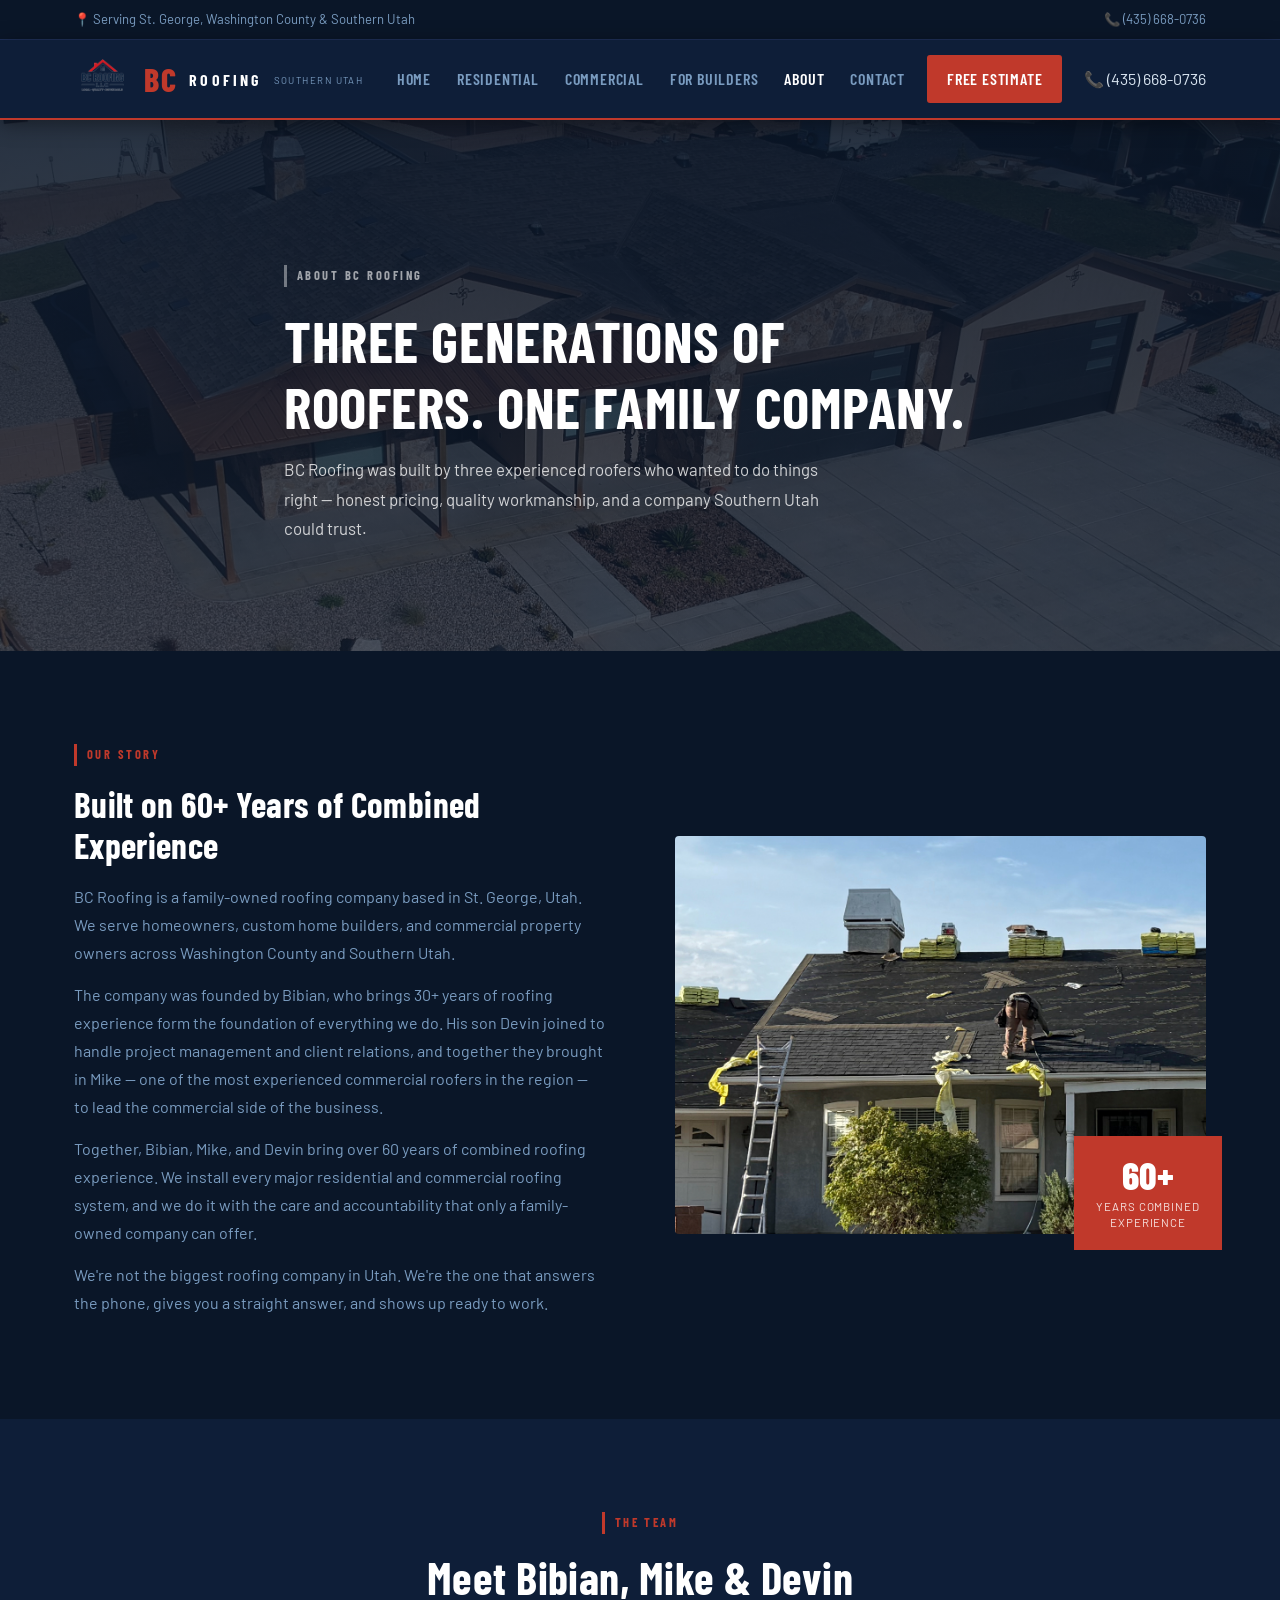
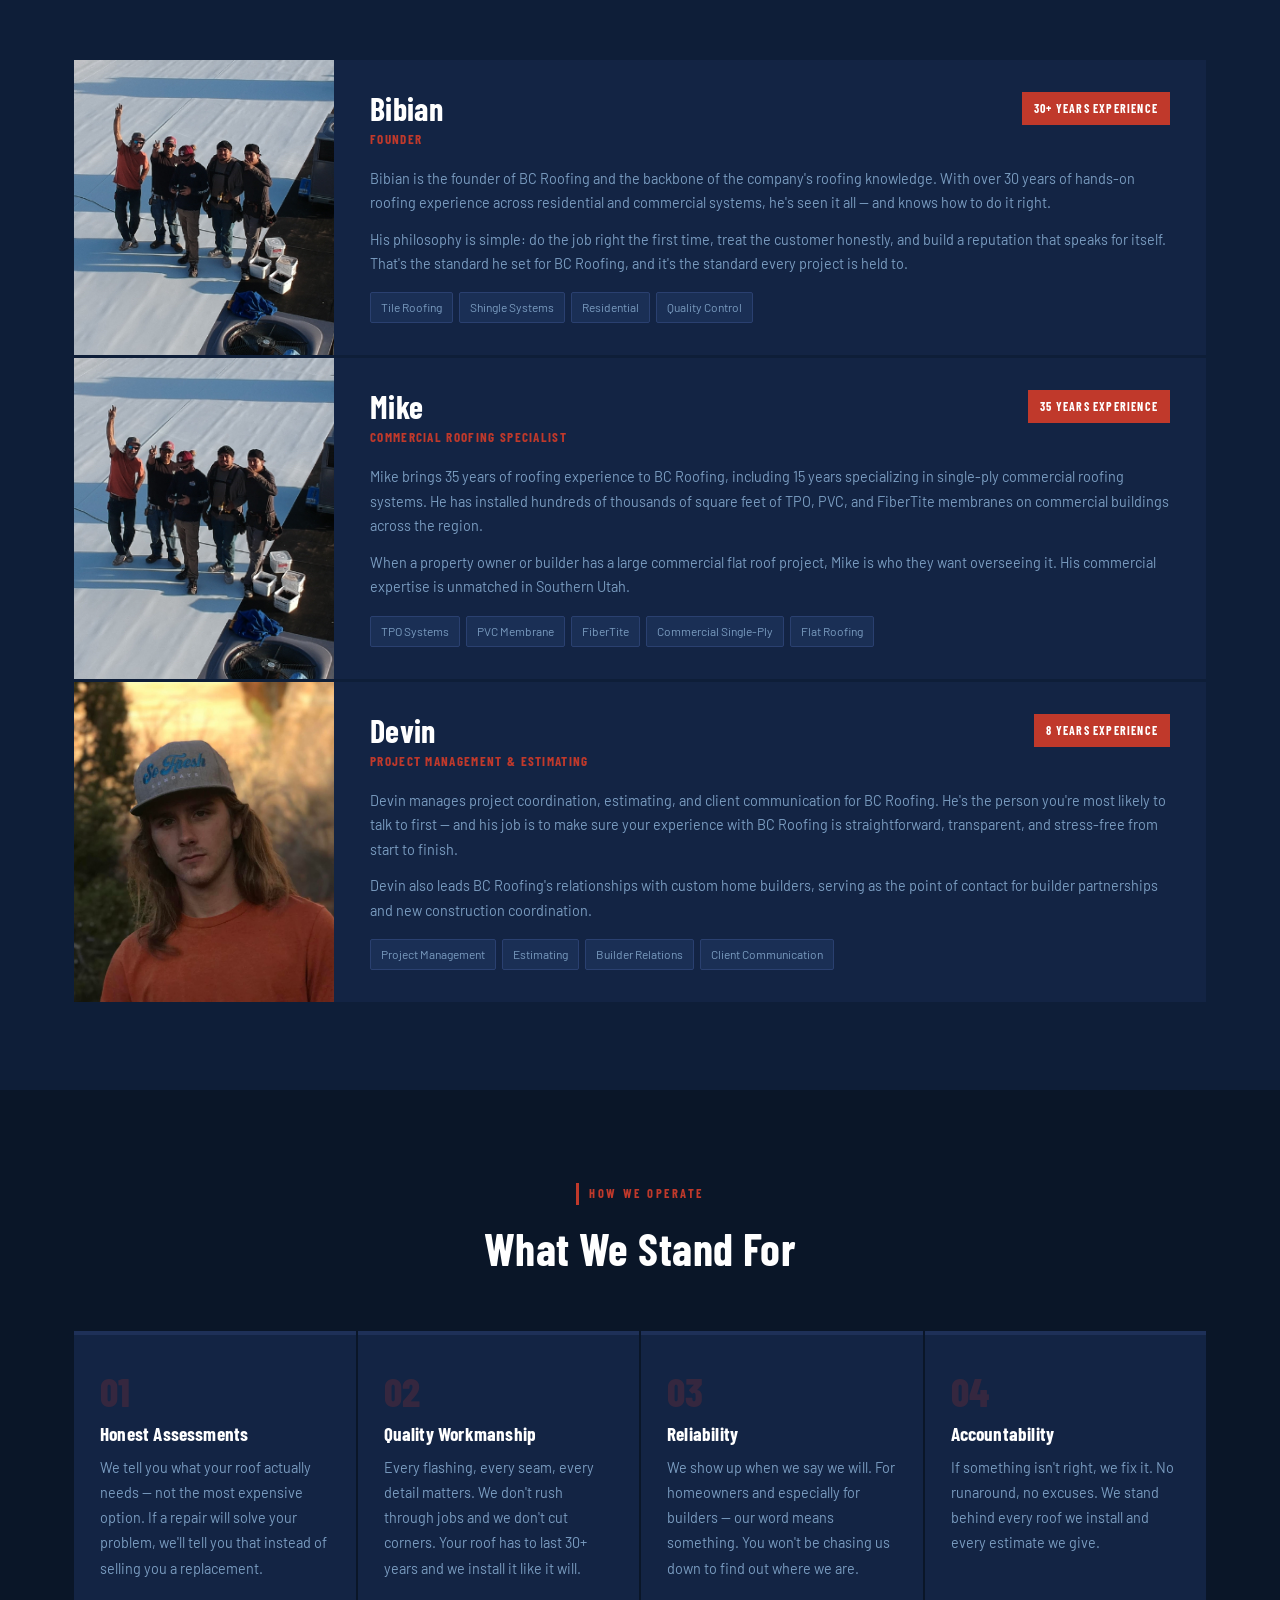
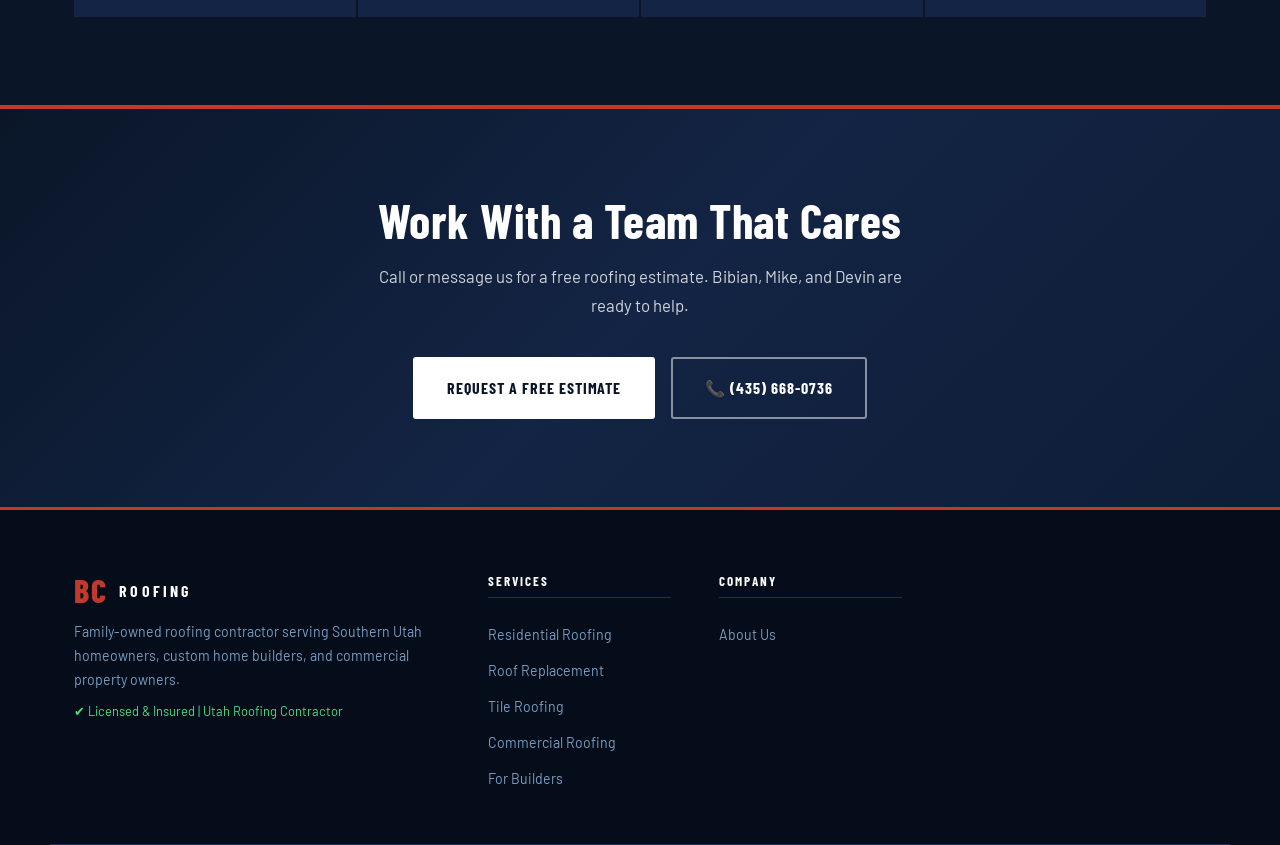
==== commit 897ac0a8: "Add files via upload" ====
--- a/about.html
+++ b/about.html
@@ -91,7 +91,7 @@
 
       <div class="team-card-v2">
         <div class="tc2-img">
-          <img src="devin.jpg" alt="Bibian — BC Roofing Founder"/>
+          <img src="team.png" alt="Bibian — BC Roofing Founder"/>
     </div>
         <div class="tc2-text">
           <div class="tc2-name-row">
@@ -115,7 +115,7 @@
 
       <div class="team-card-v2">
         <div class="tc2-img">
-          <img src="devin.jpg" alt="Mike — Commercial Roofing Specialist"/>
+          <img src="team.png" alt="Mike — Commercial Roofing Specialist"/>
     </div>
         <div class="tc2-text">
           <div class="tc2-name-row">
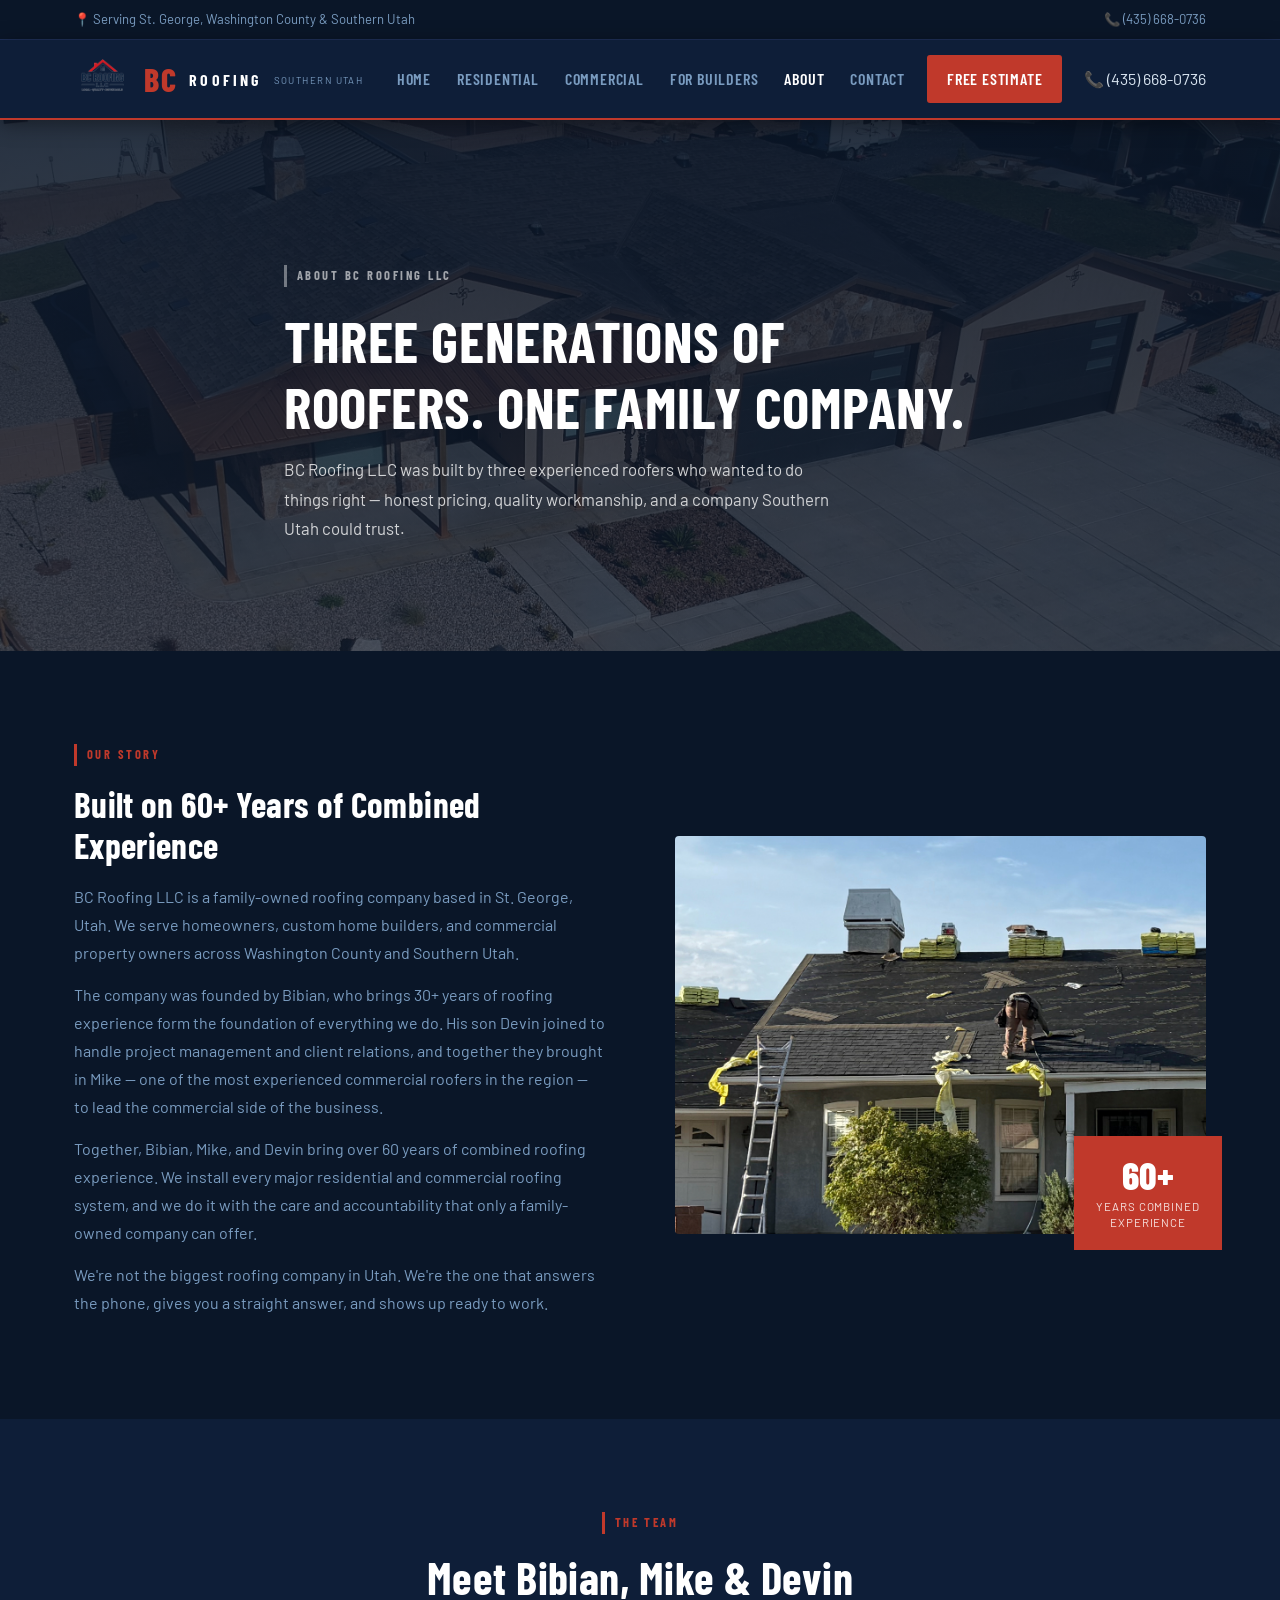
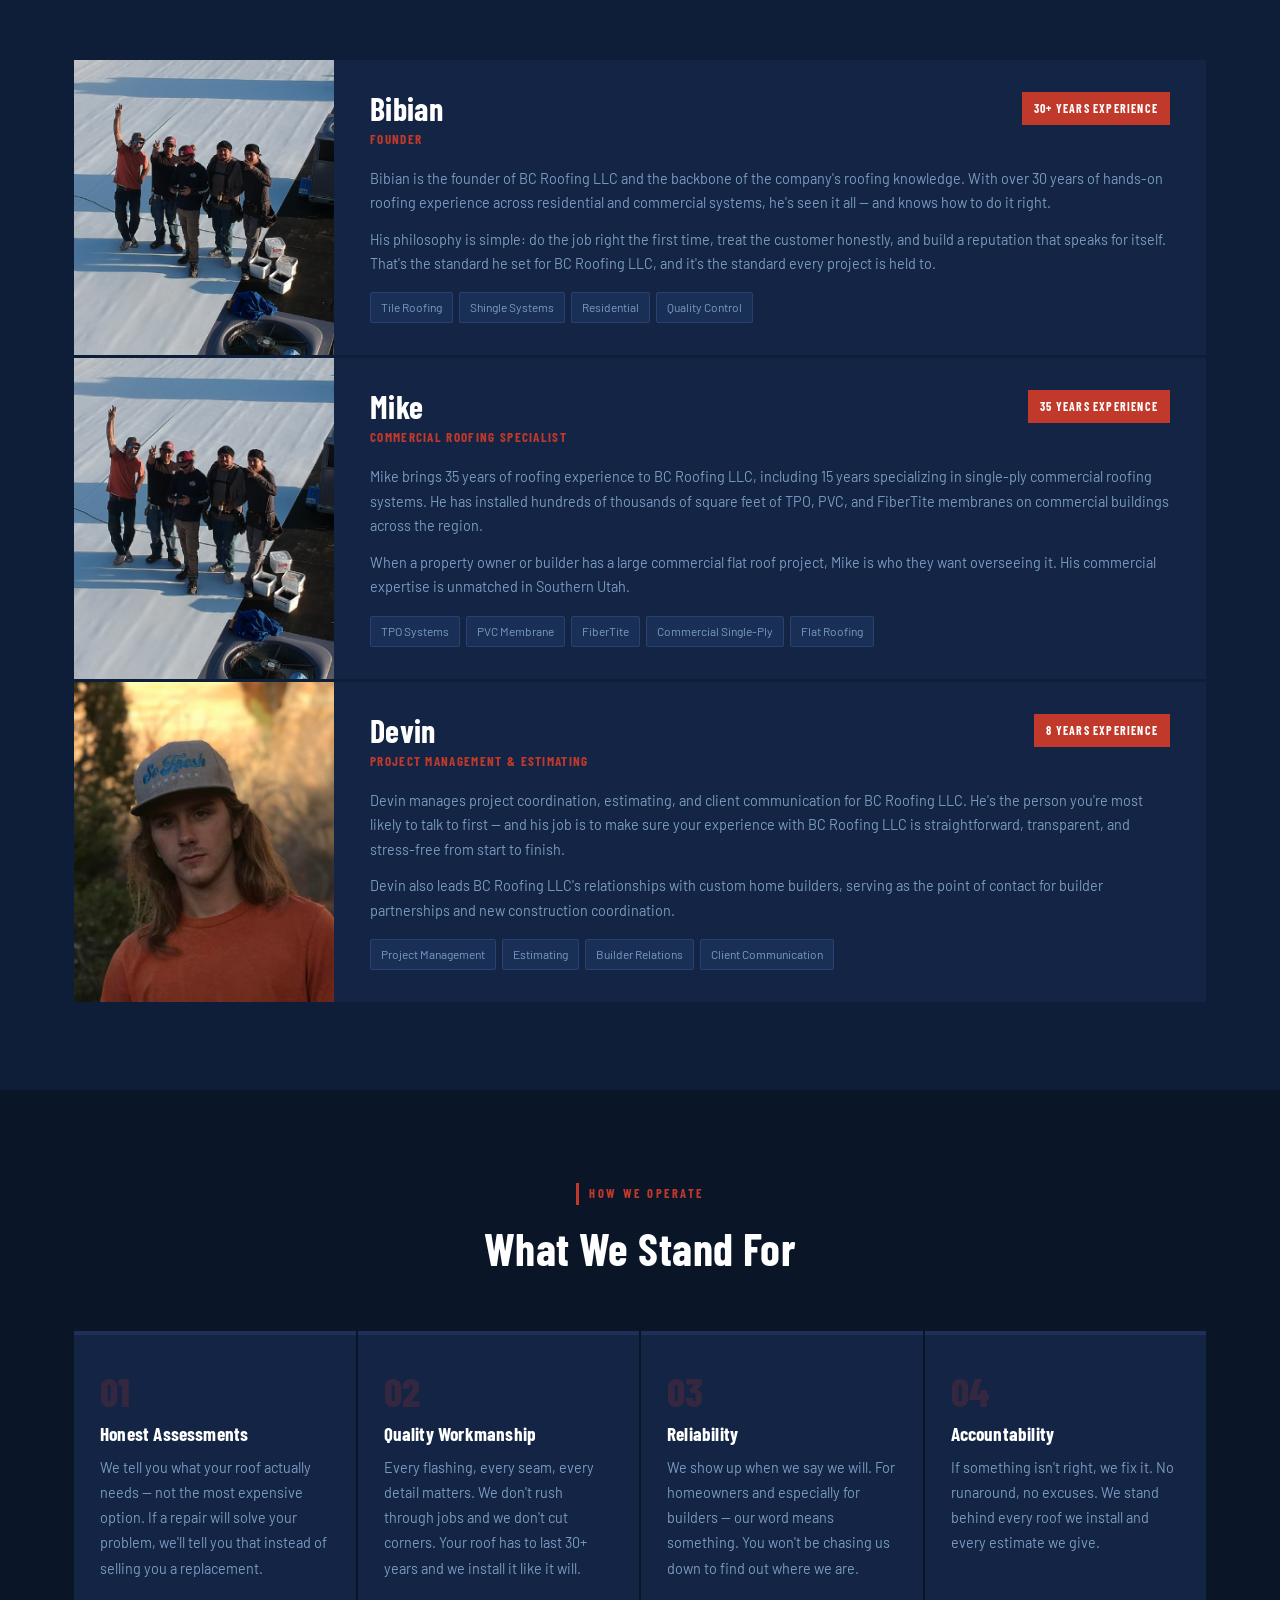
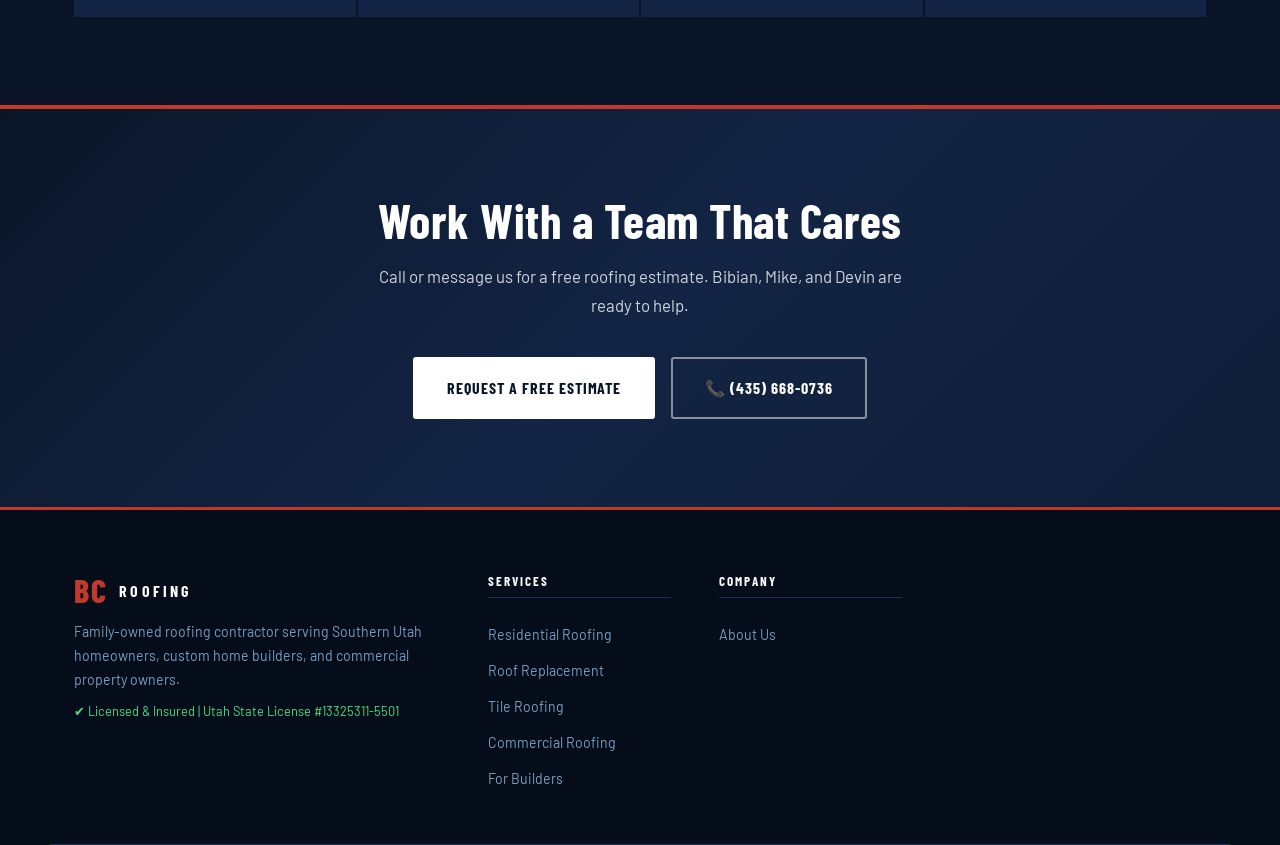
==== commit db72185b: "Add files via upload" ====
--- a/about.html
+++ b/about.html
@@ -3,8 +3,8 @@
 <head>
   <meta charset="UTF-8"/>
   <meta name="viewport" content="width=device-width, initial-scale=1.0"/>
-  <title>About BC Roofing | Family-Owned — Southern Utah</title>
-  <meta name="description" content="Meet Bibian, Mike, and Devin — the family behind BC Roofing. 60+ years combined roofing experience in Southern Utah."/>
+  <title>About BC Roofing LLC | Family-Owned — Southern Utah</title>
+  <meta name="description" content="Meet Bibian, Mike, and Devin — the family behind BC Roofing LLC. 60+ years combined roofing experience in Southern Utah."/>
   <link rel="stylesheet" href="style.css"/>
   <link rel="preconnect" href="https://fonts.googleapis.com"/>
   <link href="https://fonts.googleapis.com/css2?family=Barlow+Condensed:wght@500;600;700;800&family=Barlow:wght@300;400;500;600&display=swap" rel="stylesheet"/>
@@ -22,7 +22,7 @@
 
 <nav class="navbar" id="navbar">
   <div class="nav-container">
-    <a href="index.html" class="logo"><img src="logo.png" alt="BC Roofing Logo" class="nav-logo">
+    <a href="index.html" class="logo"><img src="logo.png" alt="BC Roofing LLC Logo" class="nav-logo">
       <span class="logo-bc">BC</span><span class="logo-roofing">ROOFING</span>
       <span class="logo-sub">Southern Utah</span>
     </a>
@@ -48,10 +48,10 @@
   <div class="page-hero-overlay">
     </div>
   <div class="container page-hero-content">
-    <div class="section-tag light">About BC Roofing
+    <div class="section-tag light">About BC Roofing LLC
     </div>
     <h1>Three Generations of Roofers. One Family Company.</h1>
-    <p>BC Roofing was built by three experienced roofers who wanted to do things right — honest pricing, quality workmanship, and a company Southern Utah could trust.</p>
+    <p>BC Roofing LLC was built by three experienced roofers who wanted to do things right — honest pricing, quality workmanship, and a company Southern Utah could trust.</p>
     </div>
 </section>
 
@@ -63,13 +63,13 @@
         <div class="section-tag">Our Story
     </div>
         <h2>Built on 60+ Years of Combined Experience</h2>
-        <p>BC Roofing is a family-owned roofing company based in St. George, Utah. We serve homeowners, custom home builders, and commercial property owners across Washington County and Southern Utah.</p>
+        <p>BC Roofing LLC is a family-owned roofing company based in St. George, Utah. We serve homeowners, custom home builders, and commercial property owners across Washington County and Southern Utah.</p>
         <p>The company was founded by Bibian, who brings 30+ years of roofing experience form the foundation of everything we do. His son Devin joined to handle project management and client relations, and together they brought in Mike — one of the most experienced commercial roofers in the region — to lead the commercial side of the business.</p>
         <p>Together, Bibian, Mike, and Devin bring over 60 years of combined roofing experience. We install every major residential and commercial roofing system, and we do it with the care and accountability that only a family-owned company can offer.</p>
         <p>We're not the biggest roofing company in Utah. We're the one that answers the phone, gives you a straight answer, and shows up ready to work.</p>
     </div>
       <div class="about-story-img">
-        <img src="about-story.png" alt="BC Roofing team"/>
+        <img src="about-story.png" alt="BC Roofing LLC team"/>
         <div class="story-badge">
           <span class="sb-num">60+</span>
           <span class="sb-label">Years Combined<br>Experience</span>
@@ -91,7 +91,7 @@
 
       <div class="team-card-v2">
         <div class="tc2-img">
-          <img src="team.png" alt="Bibian — BC Roofing Founder"/>
+          <img src="team.png" alt="Bibian — BC Roofing LLC Founder"/>
     </div>
         <div class="tc2-text">
           <div class="tc2-name-row">
@@ -102,8 +102,8 @@
             <div class="tc2-exp-badge">30+ Years Experience
     </div>
     </div>
-          <p>Bibian is the founder of BC Roofing and the backbone of the company's roofing knowledge. With over 30 years of hands-on roofing experience across residential and commercial systems, he's seen it all — and knows how to do it right.</p>
-          <p>His philosophy is simple: do the job right the first time, treat the customer honestly, and build a reputation that speaks for itself. That's the standard he set for BC Roofing, and it's the standard every project is held to.</p>
+          <p>Bibian is the founder of BC Roofing LLC and the backbone of the company's roofing knowledge. With over 30 years of hands-on roofing experience across residential and commercial systems, he's seen it all — and knows how to do it right.</p>
+          <p>His philosophy is simple: do the job right the first time, treat the customer honestly, and build a reputation that speaks for itself. That's the standard he set for BC Roofing LLC, and it's the standard every project is held to.</p>
           <div class="tc2-skills">
             <span>Tile Roofing</span>
             <span>Shingle Systems</span>
@@ -126,7 +126,7 @@
             <div class="tc2-exp-badge">35 Years Experience
     </div>
     </div>
-          <p>Mike brings 35 years of roofing experience to BC Roofing, including 15 years specializing in single-ply commercial roofing systems. He has installed hundreds of thousands of square feet of TPO, PVC, and FiberTite membranes on commercial buildings across the region.</p>
+          <p>Mike brings 35 years of roofing experience to BC Roofing LLC, including 15 years specializing in single-ply commercial roofing systems. He has installed hundreds of thousands of square feet of TPO, PVC, and FiberTite membranes on commercial buildings across the region.</p>
           <p>When a property owner or builder has a large commercial flat roof project, Mike is who they want overseeing it. His commercial expertise is unmatched in Southern Utah.</p>
           <div class="tc2-skills">
             <span>TPO Systems</span>
@@ -151,8 +151,8 @@
             <div class="tc2-exp-badge">8 Years Experience
     </div>
     </div>
-          <p>Devin manages project coordination, estimating, and client communication for BC Roofing. He's the person you're most likely to talk to first — and his job is to make sure your experience with BC Roofing is straightforward, transparent, and stress-free from start to finish.</p>
-          <p>Devin also leads BC Roofing's relationships with custom home builders, serving as the point of contact for builder partnerships and new construction coordination.</p>
+          <p>Devin manages project coordination, estimating, and client communication for BC Roofing LLC. He's the person you're most likely to talk to first — and his job is to make sure your experience with BC Roofing LLC is straightforward, transparent, and stress-free from start to finish.</p>
+          <p>Devin also leads BC Roofing LLC's relationships with custom home builders, serving as the point of contact for builder partnerships and new construction coordination.</p>
           <div class="tc2-skills">
             <span>Project Management</span>
             <span>Estimating</span>
@@ -223,7 +223,7 @@
       <div class="logo"><span class="logo-bc">BC</span><span class="logo-roofing">ROOFING</span>
     </div>
       <p>Family-owned roofing contractor serving Southern Utah homeowners, custom home builders, and commercial property owners.</p>
-      <p class="lic-tag">✔ Licensed &amp; Insured | Utah Roofing Contractor</p>
+      <p class="lic-tag">✔ Licensed &amp; Insured | Utah State License #13325311-5501</p>
     </div>
     <div class="footer-col">
       <h4>Services</h4>
